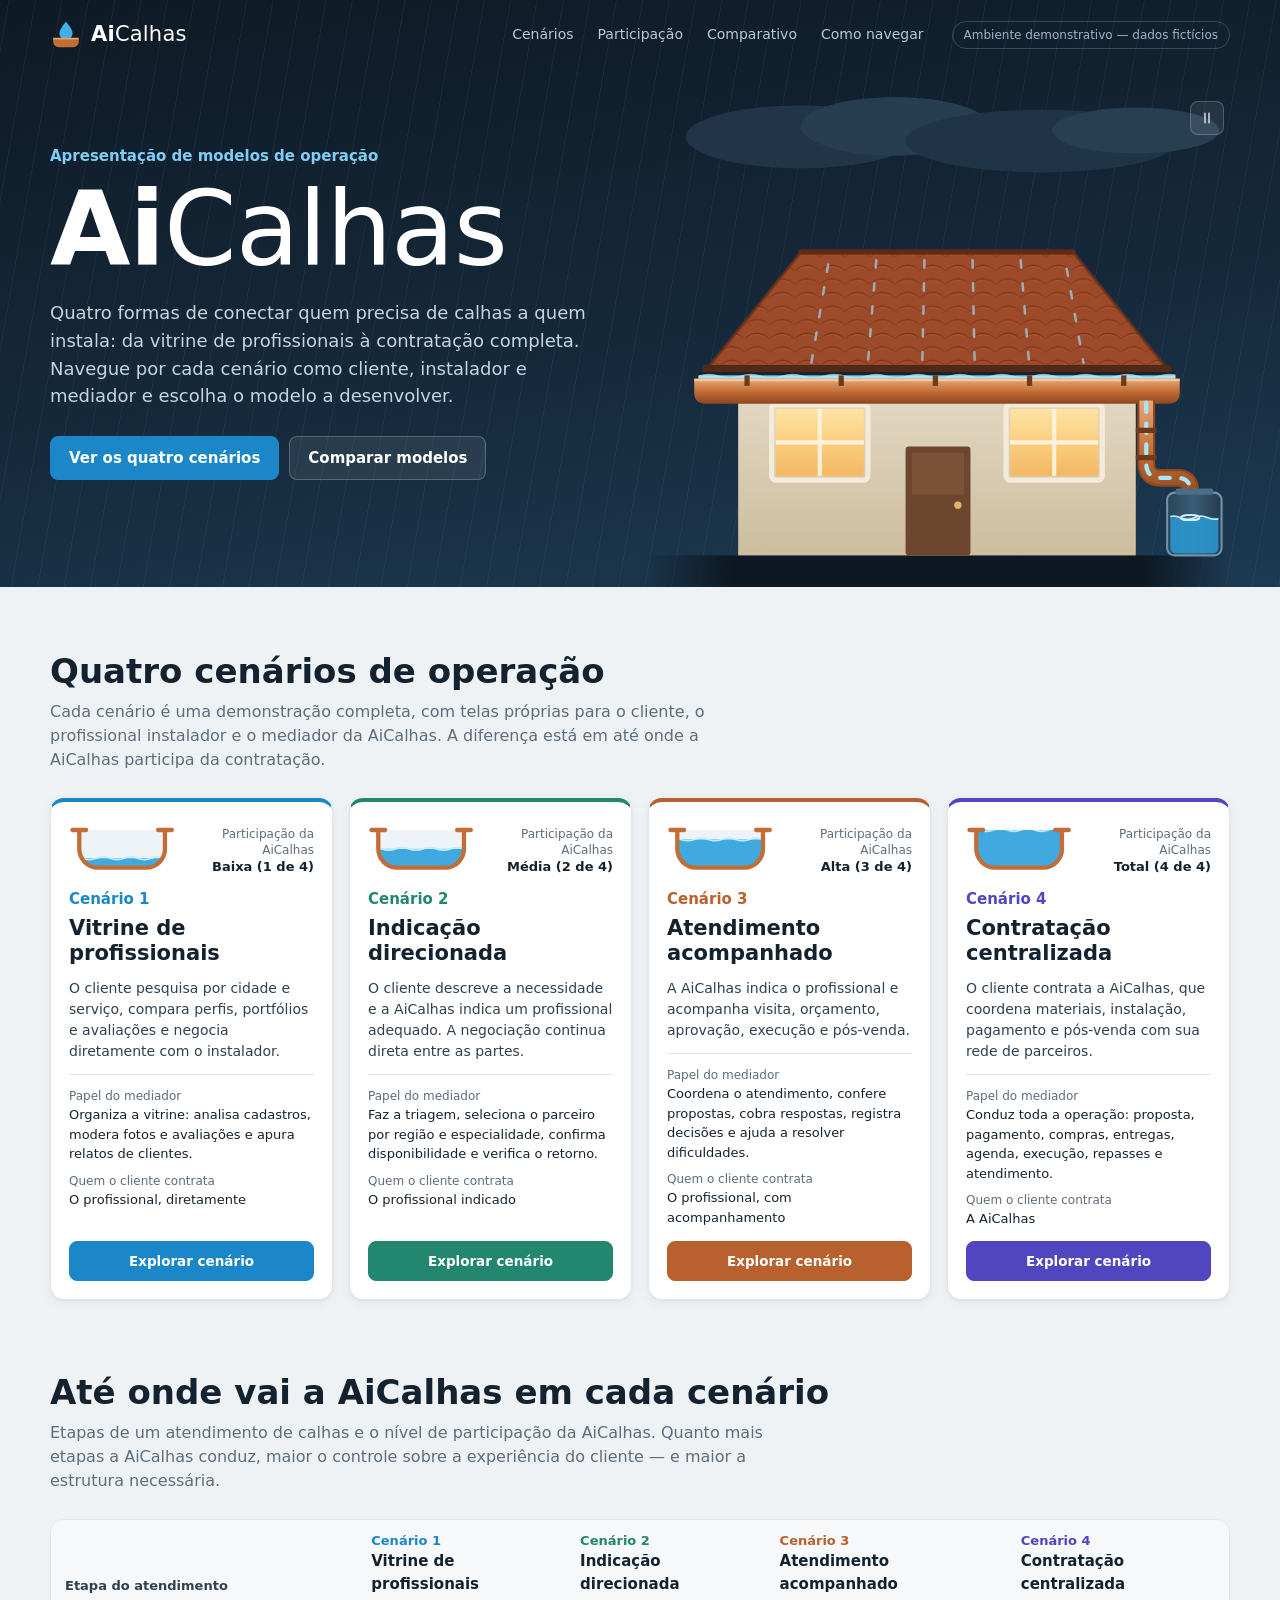
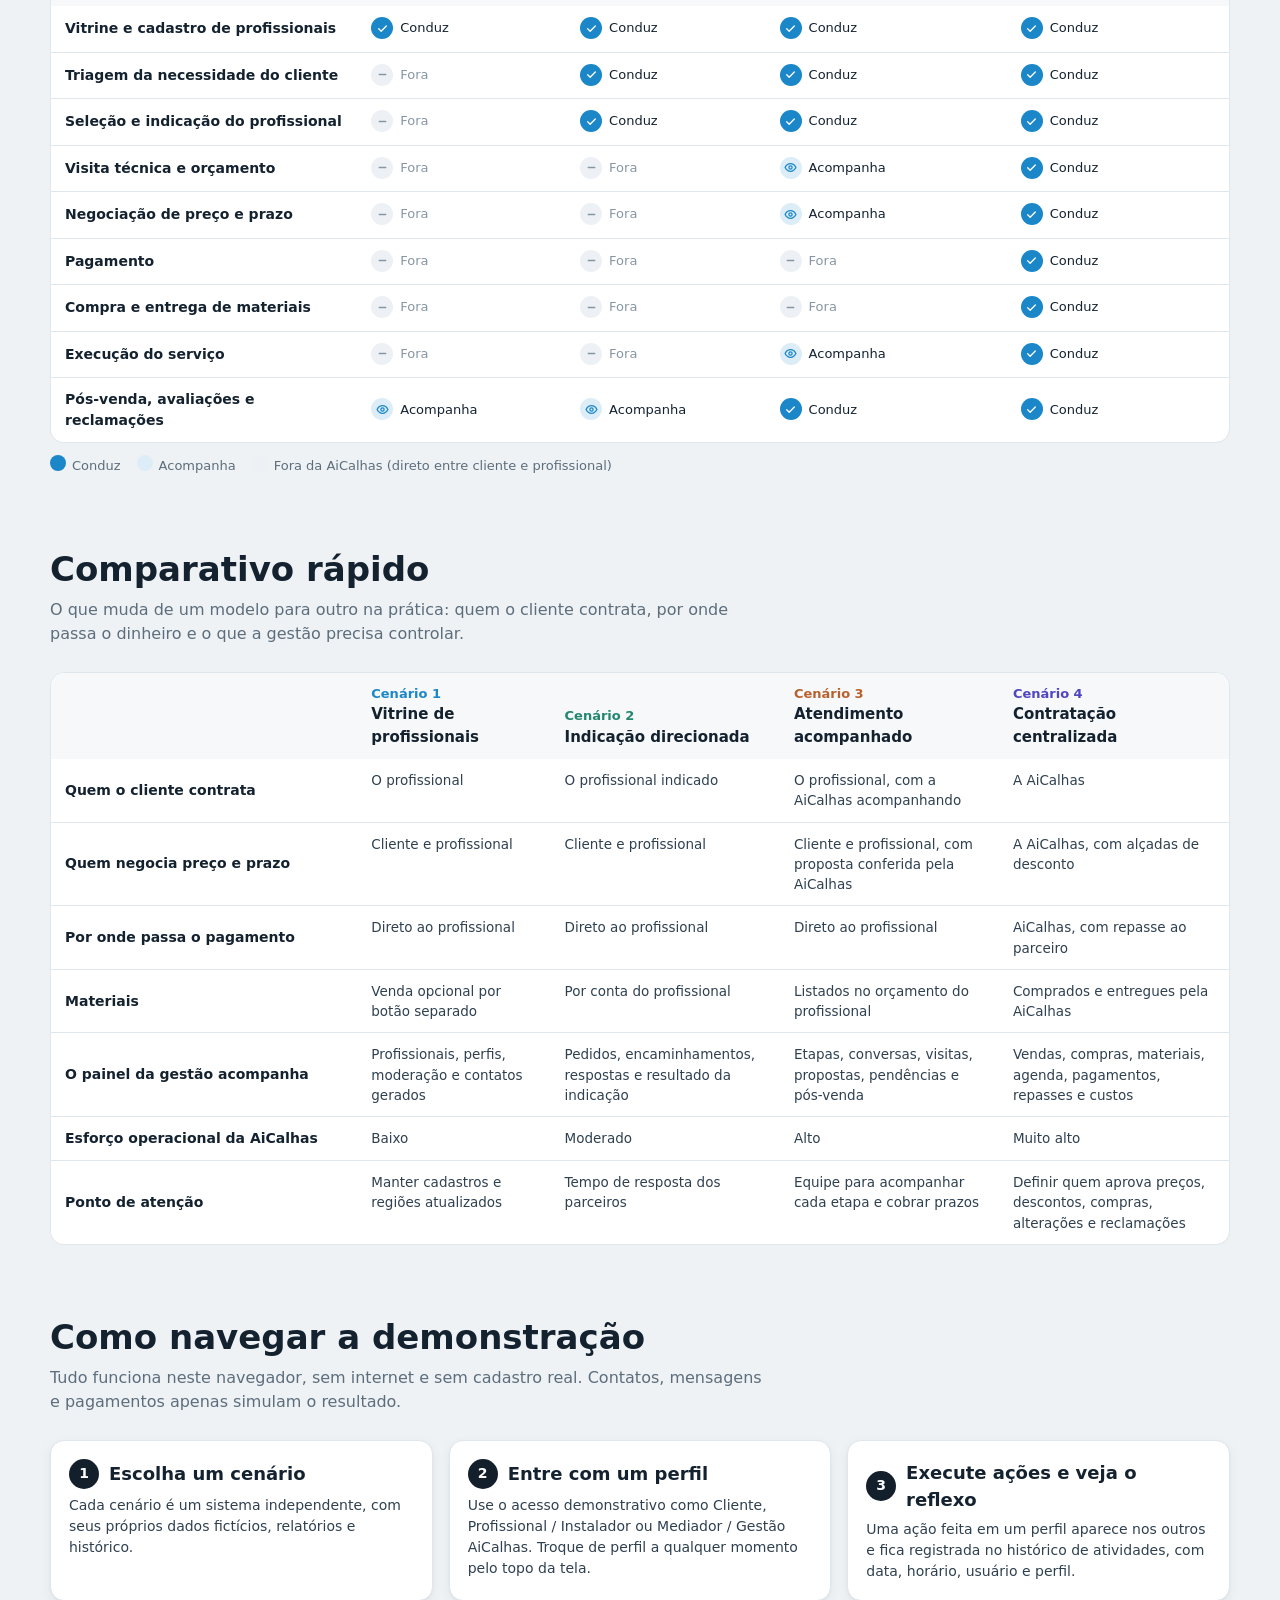
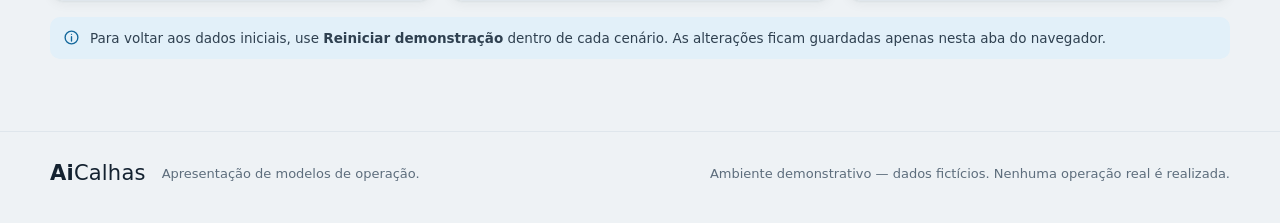
==== index.html @ 9232bec1 "Corrige rolagem da capa evitando conflito com estilos de portfólio" ====
<!doctype html>
<html lang="pt-BR">
<head>
<meta charset="utf-8">
<meta name="viewport" content="width=device-width, initial-scale=1">
<title>AiCalhas · Modelos de operação</title>
<meta name="description" content="Apresentação interativa da AiCalhas: quatro possibilidades de funcionamento da plataforma. Ambiente demonstrativo com dados fictícios.">
<link rel="icon" href="data:image/svg+xml,%3Csvg xmlns='http://www.w3.org/2000/svg' viewBox='0 0 40 40'%3E%3Cpath d='M20 3.5s8.2 8.8 8.2 14.5a8.2 8.2 0 0 1-16.4 0C11.8 12.3 20 3.5 20 3.5z' fill='%233fb0e6'/%3E%3Cpath d='M4 24.5h32v3.8a7 7 0 0 1-7 7H11a7 7 0 0 1-7-7z' fill='%23c26d38'/%3E%3C/svg%3E">
<link rel="stylesheet" href="assets/aicalhas.css">
<style>
  /* ---------- Capa ---------- */
  body.page-cover { background: var(--bg); }
  .wrap { width: min(1180px, 100% - 40px); margin: 0 auto; }
  .hero { position: relative; overflow: hidden; color: #d7e2ec; background: linear-gradient(172deg, #0e1a25 0%, #15283a 55%, #1c3a52 100%); }
  .hero::before { content: ""; position: absolute; inset: -60px; background: repeating-linear-gradient(100deg, rgba(160, 205, 235, .06) 0 1px, transparent 1px 26px); animation: lgrain 1.6s linear infinite; pointer-events: none; }
  .cv-top { position: relative; z-index: 2; display: flex; align-items: center; gap: 18px; padding: 18px 0; }
  .cv-top nav { display: flex; gap: 4px; margin-left: auto; }
  .cv-top nav a { color: #b9c8d6; text-decoration: none; font-size: 14px; padding: 6px 10px; border-radius: 8px; }
  .cv-top nav a:hover { color: #fff; background: rgba(255, 255, 255, .07); }
  .chip-demo { font-size: 12px; color: #9fb3c5; border: 1px solid rgba(255, 255, 255, .18); border-radius: 999px; padding: 4px 11px; white-space: nowrap; }
  .hero-in { position: relative; z-index: 1; display: grid; grid-template-columns: minmax(0, 1fr) minmax(0, 1.05fr); gap: 36px; align-items: center; padding: 26px 0 0; }
  .hero-txt { padding-bottom: 56px; }
  .kicker { color: #7fcdf2; font-weight: 600; font-size: 15px; margin: 0 0 12px; }
  .hero h1 { font-family: var(--font-d); font-weight: 700; color: #fff; font-size: clamp(56px, 8.4vw, 104px); line-height: .95; margin: 0 0 20px; letter-spacing: -.01em; }
  .hero h1 span { font-weight: 300; }
  .hero .lead { font-size: 18px; line-height: 1.55; color: #c6d4e0; max-width: 540px; margin: 0 0 26px; }
  .cta { display: flex; gap: 10px; flex-wrap: wrap; }
  .cta .btn { min-height: 44px; padding: 0 18px; font-size: 15px; }
  .cta .btn.p { --acc: #1b87c9; --acc-ink: #13679b; }
  .scene-box { position: relative; align-self: end; }
  .scene { width: 100%; height: auto; display: block; }
  .scene-ctl { position: absolute; right: 6px; top: 6px; background: rgba(255, 255, 255, .08); border: 1px solid rgba(255, 255, 255, .2); color: #d7e2ec; border-radius: 8px; width: 34px; height: 34px; display: grid; place-items: center; cursor: pointer; }
  .scene-ctl:hover { background: rgba(255, 255, 255, .16); }
  .scene-cap { position: absolute; left: 0; right: 0; bottom: 8px; text-align: center; font-size: 12px; color: #9fb3c5; }

  /* Animação */
  .drop { animation: fall var(--t, 1s) linear var(--dl, 0s) infinite; opacity: 0; }
  @keyframes fall { 0% { transform: translate(0, 0); opacity: 0; } 8% { opacity: .85; } 90% { opacity: .85; } 100% { transform: translate(-7px, var(--dy)); opacity: 0; } }
  .splash { transform-box: fill-box; transform-origin: center; animation: splash var(--t, 1s) linear var(--dl, 0s) infinite; opacity: 0; }
  @keyframes splash { 0%, 86% { opacity: 0; transform: scale(.3); } 92% { opacity: .85; } 100% { opacity: 0; transform: scale(1.7); } }
  .flow { stroke-dasharray: 7 15; animation: flow 1.1s linear infinite; }
  @keyframes flow { to { stroke-dashoffset: -22; } }
  .pipeflow { stroke-dasharray: 9 11; animation: flow .7s linear infinite; }
  .wave { animation: wave 2.4s linear infinite; }
  @keyframes wave { to { transform: translateX(40px); } }
  .ripple { transform-box: fill-box; transform-origin: center; animation: ripple 1.6s ease-out infinite; }
  .ripple.r2 { animation-delay: .8s; }
  @keyframes ripple { 0% { transform: scale(.2); opacity: .9; } 100% { transform: scale(1.6); opacity: 0; } }
  .clouds { animation: drift 24s ease-in-out infinite alternate; }
  @keyframes drift { to { transform: translateX(-26px); } }
  .tankw { animation: tank 5s ease-in-out infinite alternate; }
  @keyframes tank { to { transform: translateY(-5px); } }
  .glow { animation: glow 4s ease-in-out infinite alternate; }
  @keyframes glow { to { opacity: .75; } }
  .scene.paused *, .hero.paused::before { animation-play-state: paused !important; }

  /* Seções */
  .sec { padding: 64px 0 8px; }
  .sec h2 { font-size: clamp(26px, 3.2vw, 34px); margin: 0 0 8px; }
  .sec > .wrap > p.sub { color: var(--muted); font-size: 16px; max-width: 720px; margin: 0 0 26px; }
  .cards4 { display: grid; grid-template-columns: repeat(4, minmax(0, 1fr)); gap: 16px; }
  .sc-card { position: relative; background: #fff; border: 1px solid var(--line); border-radius: 14px; box-shadow: var(--sh); padding: 18px 18px 18px; display: flex; flex-direction: column; gap: 12px; border-top: 4px solid var(--c); }
  .sc-card .lvl { width: 120px; height: 56px; display: block; }
  .sc-card .lv-row { display: flex; align-items: flex-end; justify-content: space-between; gap: 8px; }
  .sc-card .lv-row small { font-size: 12px; color: var(--muted); text-align: right; line-height: 1.3; }
  .sc-card .lv-row small b { display: block; color: var(--ink); font-size: 13px; }
  .sc-num { font-family: var(--font-d); color: var(--c); font-weight: 600; font-size: 15px; }
  .sc-card h3 { font-size: 21px; margin: -6px 0 0; }
  .sc-card p { margin: 0; color: var(--ink-2); font-size: 14px; }
  .sc-card dl { margin: 0; display: grid; gap: 8px; font-size: 13px; border-top: 1px solid var(--line); padding-top: 12px; }
  .sc-card dt { color: var(--muted); font-size: 12px; }
  .sc-card dd { margin: 0; color: var(--ink); }
  .sc-card .btn { margin-top: auto; background: var(--c); border-color: var(--c); color: #fff; min-height: 40px; }
  .sc-card .btn:hover { filter: brightness(.92); background: var(--c); }

  .mx { width: 100%; border-collapse: separate; border-spacing: 0; background: #fff; border: 1px solid var(--line); border-radius: 14px; overflow: hidden; box-shadow: var(--sh); font-size: 14px; }
  .mx th, .mx td { padding: 11px 14px; border-bottom: 1px solid var(--line); text-align: left; }
  .mx thead th { background: var(--surface-2); font-size: 13px; color: var(--ink-2); vertical-align: bottom; }
  .mx thead th b { display: block; font-family: var(--font-d); font-size: 15px; color: var(--ink); }
  .mx tr:last-child td, .mx tr:last-child th { border-bottom: 0; }
  .mx tbody th { font-weight: 600; color: var(--ink); width: 26%; background: #fff; }
  .mx .cell { display: inline-flex; align-items: center; gap: 7px; font-size: 13px; }
  .mx .d { width: 22px; height: 22px; border-radius: 50%; display: inline-grid; place-items: center; flex: none; }
  .mx .v2 .d { background: var(--rain); color: #fff; }
  .mx .v1 .d { background: var(--rain-l); color: var(--rain); }
  .mx .v0 .d { background: var(--neu-bg); color: var(--faint); }
  .mx .v0 { color: var(--faint); }
  .legend { display: flex; gap: 16px; flex-wrap: wrap; margin-top: 12px; font-size: 13px; color: var(--muted); }
  .legend span { display: inline-flex; gap: 6px; align-items: center; }
  .cmp td { font-size: 13.5px; color: var(--ink-2); vertical-align: top; }
  .steps { display: grid; grid-template-columns: repeat(3, minmax(0, 1fr)); gap: 16px; counter-reset: s; }
  .step { background: #fff; border: 1px solid var(--line); border-radius: 14px; padding: 18px; box-shadow: var(--sh); }
  .step b { display: flex; align-items: center; gap: 10px; font-family: var(--font-d); font-size: 18px; font-weight: 600; margin-bottom: 6px; }
  .step b::before { counter-increment: s; content: counter(s); width: 30px; height: 30px; border-radius: 50%; background: var(--storm); color: #fff; display: grid; place-items: center; font-size: 14px; }
  .step p { margin: 0; color: var(--ink-2); }
  .cv-foot { margin-top: 64px; padding: 26px 0 34px; border-top: 1px solid var(--line); color: var(--muted); font-size: 13px; }
  .cv-foot .wrap { display: flex; gap: 16px; align-items: center; flex-wrap: wrap; }
  .tw-mx { overflow-x: auto; border-radius: 14px; }

  @media (max-width: 1100px) { .cards4 { grid-template-columns: repeat(2, minmax(0, 1fr)); } }
  @media (max-width: 860px) {
    .hero-in { grid-template-columns: 1fr; gap: 0; padding-top: 6px; }
    .hero-txt { padding-bottom: 8px; }
    .scene-box { max-width: 520px; width: 100%; margin: 0 auto; }
    .cv-top nav { display: none; }
    .chip-demo { margin-left: auto; }
    .steps { grid-template-columns: 1fr; }
  }
  @media (max-width: 600px) {
    .wrap { width: calc(100% - 32px); }
    .cards4 { grid-template-columns: 1fr; }
    .hero .lead { font-size: 16px; }
    .chip-demo { font-size: 11px; padding: 3px 8px; }
    .sec { padding-top: 44px; }
    .mx { min-width: 640px; }
    .mx tbody th { position: sticky; left: 0; z-index: 1; box-shadow: 1px 0 0 var(--line); }
  }
</style>
</head>
<body class="page-cover">

<header class="hero" id="hero">
  <div class="wrap">
    <div class="cv-top">
      <span class="logo light"><svg viewBox="0 0 40 40" width="32" height="32" aria-hidden="true"><path d="M20 3.5s8.2 8.8 8.2 14.5a8.2 8.2 0 0 1-16.4 0C11.8 12.3 20 3.5 20 3.5z" fill="#3fb0e6"/><path d="M4 24.5h32v3.8a7 7 0 0 1-7 7H11a7 7 0 0 1-7-7z" fill="#c26d38"/><path d="M4 24.5h32" stroke="#e8a06a" stroke-width="2.2"/></svg><b>Ai<span>Calhas</span></b></span>
      <nav aria-label="Seções"><a href="#cenarios">Cenários</a><a href="#participacao">Participação</a><a href="#comparativo">Comparativo</a><a href="#navegar">Como navegar</a></nav>
      <span class="chip-demo">Ambiente demonstrativo — dados fictícios</span>
    </div>
    <div class="hero-in">
      <div class="hero-txt">
        <p class="kicker">Apresentação de modelos de operação</p>
        <h1>Ai<span>Calhas</span></h1>
        <p class="lead">Quatro formas de conectar quem precisa de calhas a quem instala: da vitrine de profissionais à contratação completa. Navegue por cada cenário como cliente, instalador e mediador e escolha o modelo a desenvolver.</p>
        <div class="cta"><a class="btn p" href="#cenarios">Ver os quatro cenários</a><a class="btn light" href="#comparativo">Comparar modelos</a></div>
      </div>
      <div class="scene-box">
        <svg class="scene" id="scene" viewBox="0 0 560 470" role="img" aria-label="Animação: a chuva cai no telhado, a água escorre para a calha, desce pelo condutor e é coletada na cisterna.">
          <defs>
            <linearGradient id="gWall" x1="0" y1="0" x2="0" y2="1"><stop offset="0" stop-color="#e7dcc8"/><stop offset="1" stop-color="#cdbd9f"/></linearGradient>
            <pattern id="gTile" width="24" height="13" patternUnits="userSpaceOnUse"><rect width="24" height="13" fill="#9d4a2a"/><path d="M0 13 Q12 1 24 13" fill="none" stroke="#7a3519" stroke-width="2"/><path d="M0 13 Q12 3 24 13" fill="none" stroke="#c0623b" stroke-width="1" opacity=".6"/></pattern>
            <linearGradient id="gCopper" x1="0" y1="0" x2="0" y2="1"><stop offset="0" stop-color="#e9a874"/><stop offset=".55" stop-color="#c06a35"/><stop offset="1" stop-color="#8e4720"/></linearGradient>
            <linearGradient id="gWater" x1="0" y1="0" x2="0" y2="1"><stop offset="0" stop-color="#8fdcff"/><stop offset="1" stop-color="#2b9bd6"/></linearGradient>
            <linearGradient id="gTank" x1="0" y1="0" x2="1" y2="0"><stop offset="0" stop-color="#2a4458"/><stop offset=".5" stop-color="#3b5d77"/><stop offset="1" stop-color="#25394b"/></linearGradient>
            <linearGradient id="gWin" x1="0" y1="0" x2="0" y2="1"><stop offset="0" stop-color="#ffe3a3"/><stop offset="1" stop-color="#f4b860"/></linearGradient>
            <linearGradient id="gGround" x1="0" y1="0" x2="1" y2="0"><stop offset="0" stop-color="#0d1822" stop-opacity="0"/><stop offset=".15" stop-color="#0d1822"/><stop offset=".85" stop-color="#0d1822"/><stop offset="1" stop-color="#0d1822" stop-opacity="0"/></linearGradient>
            <linearGradient id="gGrass" x1="0" y1="0" x2="1" y2="0"><stop offset="0" stop-color="#2d4a3a" stop-opacity="0"/><stop offset=".15" stop-color="#2d4a3a"/><stop offset=".85" stop-color="#2d4a3a"/><stop offset="1" stop-color="#2d4a3a" stop-opacity="0"/></linearGradient>
            <clipPath id="cGutter"><rect x="52" y="266" width="456" height="6"/></clipPath>
            <clipPath id="cTank"><rect x="503" y="383" width="46" height="55" rx="5"/></clipPath>
          </defs>
          <g class="clouds" opacity=".9">
            <ellipse cx="150" cy="40" rx="110" ry="30" fill="#24384b"/><ellipse cx="240" cy="30" rx="90" ry="28" fill="#2a4054"/><ellipse cx="380" cy="44" rx="130" ry="30" fill="#22364a"/><ellipse cx="470" cy="34" rx="80" ry="22" fill="#2b4256"/>
          </g>
          <!-- chão -->
          <rect x="0" y="440" width="560" height="30" fill="url(#gGround)"/>
          <path d="M20 440 H540" stroke="url(#gGrass)" stroke-width="3"/>
          <!-- parede -->
          <rect x="90" y="262" width="380" height="178" fill="url(#gWall)"/>
          <g class="glow" opacity="1">
            <rect x="126" y="300" width="84" height="64" rx="3" fill="url(#gWin)"/><rect x="350" y="300" width="84" height="64" rx="3" fill="url(#gWin)"/>
          </g>
          <path d="M168 300 V364 M126 332 H210 M392 300 V364 M350 332 H434" stroke="#fff6e2" stroke-width="4" opacity=".9"/>
          <rect x="122" y="296" width="92" height="72" rx="4" fill="none" stroke="#f3ead8" stroke-width="5"/><rect x="346" y="296" width="92" height="72" rx="4" fill="none" stroke="#f3ead8" stroke-width="5"/>
          <rect x="250" y="336" width="62" height="104" rx="3" fill="#6d4630"/><rect x="256" y="342" width="50" height="40" rx="2" fill="#7c5239"/><circle cx="300" cy="392" r="3.5" fill="#e3b46a"/>
          <!-- telhado -->
          <path d="M60 262 L150 150 H410 L500 262 Z" fill="url(#gTile)"/>
          <path d="M150 150 H410" stroke="#5e2a14" stroke-width="5" stroke-linecap="round"/>
          <path d="M60 262 L150 150 M500 262 L410 150" stroke="#6e3118" stroke-width="3" opacity=".7"/>
          <g fill="none" stroke="#9fe1ff" stroke-width="2.4" opacity=".65" stroke-linecap="round">
            <path class="flow" d="M176 162 L160 256"/><path class="flow" d="M222 158 L214 256" style="animation-delay:.3s"/><path class="flow" d="M268 158 L266 256" style="animation-delay:.6s"/>
            <path class="flow" d="M314 158 L316 256" style="animation-delay:.15s"/><path class="flow" d="M360 158 L368 256" style="animation-delay:.45s"/><path class="flow" d="M404 166 L420 256" style="animation-delay:.75s"/>
          </g>
          <rect x="56" y="258" width="448" height="10" fill="#4f2a17"/>
          <!-- calha (abertura com água + face de cobre) -->
          <rect x="52" y="265" width="456" height="8" fill="#16222d"/>
          <g clip-path="url(#cGutter)">
            <rect x="52" y="268" width="456" height="5" fill="url(#gWater)"/>
            <path class="wave" d="M12 268 q10 -3 20 0 t20 0 t20 0 t20 0 t20 0 t20 0 t20 0 t20 0 t20 0 t20 0 t20 0 t20 0 t20 0 t20 0 t20 0 t20 0 t20 0 t20 0 t20 0 t20 0 t20 0 t20 0 t20 0 t20 0 t20 0 v6 H12 Z" fill="#bfeeff" opacity=".7"/>
          </g>
          <path d="M48 271 H512 V284 Q512 295 501 295 H59 Q48 295 48 284 Z" fill="url(#gCopper)"/>
          <path d="M48 272.5 H512" stroke="#f6c79c" stroke-width="2"/>
          <g fill="#6e3a1c"><rect x="96" y="268" width="5" height="10"/><rect x="186" y="268" width="5" height="10"/><rect x="276" y="268" width="5" height="10"/><rect x="366" y="268" width="5" height="10"/><rect x="456" y="268" width="5" height="10"/></g>
          <g id="rain"></g>
          <!-- condutor -->
          <path d="M480 292 V352 Q480 366 494 366 H510 Q522 366 522 378 V386" fill="none" stroke="#8e4720" stroke-width="17" stroke-linejoin="round"/>
          <path d="M480 292 V352 Q480 366 494 366 H510 Q522 366 522 378 V386" fill="none" stroke="url(#gCopper)" stroke-width="13" stroke-linejoin="round"/>
          <path class="pipeflow" d="M480 294 V352 Q480 366 494 366 H510 Q522 366 522 378 V392" fill="none" stroke="#a6e8ff" stroke-width="4" stroke-linecap="round"/>
          <rect x="470" y="318" width="20" height="5" rx="1" fill="#6e3a1c"/><rect x="470" y="344" width="20" height="5" rx="1" fill="#6e3a1c"/>
          <!-- cisterna -->
          <rect x="500" y="380" width="52" height="60" rx="7" fill="url(#gTank)" stroke="#6f93ad" stroke-width="2"/>
          <g clip-path="url(#cTank)">
            <g class="tankw"><rect x="500" y="404" width="52" height="40" fill="#2b9bd6" opacity=".85"/><path d="M500 404 q6 -3 13 0 t13 0 t13 0 t13 0" fill="none" stroke="#bfeeff" stroke-width="1.5"/></g>
          </g>
          <ellipse class="ripple" cx="522" cy="404" rx="9" ry="2.5" fill="none" stroke="#d6f4ff" stroke-width="1.4"/>
          <ellipse class="ripple r2" cx="522" cy="404" rx="9" ry="2.5" fill="none" stroke="#d6f4ff" stroke-width="1.4"/>
          <rect x="508" y="376" width="36" height="6" rx="2" fill="#4c6d86"/>
        </svg>
        <button type="button" class="scene-ctl" id="sceneCtl" aria-label="Pausar animação" title="Pausar animação"><svg width="16" height="16" viewBox="0 0 24 24" fill="none" stroke="currentColor" stroke-width="2.2" stroke-linecap="round"><path d="M9 5v14M15 5v14"/></svg></button>
      </div>
    </div>
  </div>
</header>

<main>
  <section class="sec" id="cenarios">
    <div class="wrap">
      <h2>Quatro cenários de operação</h2>
      <p class="sub">Cada cenário é uma demonstração completa, com telas próprias para o cliente, o profissional instalador e o mediador da AiCalhas. A diferença está em até onde a AiCalhas participa da contratação.</p>
      <div class="cards4" id="cards"></div>
    </div>
  </section>

  <section class="sec" id="participacao">
    <div class="wrap">
      <h2>Até onde vai a AiCalhas em cada cenário</h2>
      <p class="sub">Etapas de um atendimento de calhas e o nível de participação da AiCalhas. Quanto mais etapas a AiCalhas conduz, maior o controle sobre a experiência do cliente — e maior a estrutura necessária.</p>
      <div class="tw-mx"><table class="mx" id="matrix"></table></div>
      <div class="legend"><span><i class="cell v2"><span class="d" style="width:16px;height:16px;background:var(--rain);border-radius:50%"></span></i>Conduz</span><span><i class="cell v1"><span class="d" style="width:16px;height:16px;background:var(--rain-l);border-radius:50%"></span></i>Acompanha</span><span><i class="cell v0"><span class="d" style="width:16px;height:16px;background:var(--neu-bg);border-radius:50%"></span></i>Fora da AiCalhas (direto entre cliente e profissional)</span></div>
    </div>
  </section>

  <section class="sec" id="comparativo">
    <div class="wrap">
      <h2>Comparativo rápido</h2>
      <p class="sub">O que muda de um modelo para outro na prática: quem o cliente contrata, por onde passa o dinheiro e o que a gestão precisa controlar.</p>
      <div class="tw-mx"><table class="mx cmp" id="cmp"></table></div>
    </div>
  </section>

  <section class="sec" id="navegar">
    <div class="wrap">
      <h2>Como navegar a demonstração</h2>
      <p class="sub">Tudo funciona neste navegador, sem internet e sem cadastro real. Contatos, mensagens e pagamentos apenas simulam o resultado.</p>
      <div class="steps">
        <div class="step"><b>Escolha um cenário</b><p>Cada cenário é um sistema independente, com seus próprios dados fictícios, relatórios e histórico.</p></div>
        <div class="step"><b>Entre com um perfil</b><p>Use o acesso demonstrativo como Cliente, Profissional / Instalador ou Mediador / Gestão AiCalhas. Troque de perfil a qualquer momento pelo topo da tela.</p></div>
        <div class="step"><b>Execute ações e veja o reflexo</b><p>Uma ação feita em um perfil aparece nos outros e fica registrada no histórico de atividades, com data, horário, usuário e perfil.</p></div>
      </div>
      <div class="mt"></div>
      <div class="note"><svg class="i" width="17" height="17" viewBox="0 0 24 24" fill="none" stroke="currentColor" stroke-width="1.9" stroke-linecap="round"><circle cx="12" cy="12" r="9"/><path d="M12 11v6M12 7.5v.01"/></svg><div>Para voltar aos dados iniciais, use <b>Reiniciar demonstração</b> dentro de cada cenário. As alterações ficam guardadas apenas nesta aba do navegador.</div></div>
    </div>
  </section>
</main>

<footer class="cv-foot">
  <div class="wrap"><span class="logo"><b>Ai<span>Calhas</span></b></span><span>Apresentação de modelos de operação.</span><span class="spacer"></span><span>Ambiente demonstrativo — dados fictícios. Nenhuma operação real é realizada.</span></div>
</footer>

<script src="assets/aicalhas-core.js"></script>
<script>
(function () {
  'use strict';
  var A = window.AiC;
  var SC = [
    { n: 1, t: 'Vitrine de profissionais', f: 'cenario-1.html', c: '#1b87c9', lv: 1, nivel: 'Baixa',
      d: 'O cliente pesquisa por cidade e serviço, compara perfis, portfólios e avaliações e negocia diretamente com o instalador.',
      m: 'Organiza a vitrine: analisa cadastros, modera fotos e avaliações e apura relatos de clientes.', k: 'O profissional, diretamente' },
    { n: 2, t: 'Indicação direcionada', f: 'cenario-2.html', c: '#23866f', lv: 2, nivel: 'Média',
      d: 'O cliente descreve a necessidade e a AiCalhas indica um profissional adequado. A negociação continua direta entre as partes.',
      m: 'Faz a triagem, seleciona o parceiro por região e especialidade, confirma disponibilidade e verifica o retorno.', k: 'O profissional indicado' },
    { n: 3, t: 'Atendimento acompanhado', f: 'cenario-3.html', c: '#b8612e', lv: 3, nivel: 'Alta',
      d: 'A AiCalhas indica o profissional e acompanha visita, orçamento, aprovação, execução e pós-venda.',
      m: 'Coordena o atendimento, confere propostas, cobra respostas, registra decisões e ajuda a resolver dificuldades.', k: 'O profissional, com acompanhamento' },
    { n: 4, t: 'Contratação centralizada', f: 'cenario-4.html', c: '#5146c0', lv: 4, nivel: 'Total',
      d: 'O cliente contrata a AiCalhas, que coordena materiais, instalação, pagamento e pós-venda com sua rede de parceiros.',
      m: 'Conduz toda a operação: proposta, pagamento, compras, entregas, agenda, execução, repasses e atendimento.', k: 'A AiCalhas' },
  ];
  function gutter(n, lv, c) {
    var top = 8, bot = 52, h = (bot - top) * lv / 4, y = bot - h;
    return '<svg class="lvl" viewBox="0 0 124 58" aria-hidden="true"><defs><clipPath id="gc' + n + '"><path d="M12 8 H112 V30 A22 22 0 0 1 90 52 H34 A22 22 0 0 1 12 30 Z"/></clipPath></defs>' +
      '<path d="M12 8 H112 V30 A22 22 0 0 1 90 52 H34 A22 22 0 0 1 12 30 Z" fill="#eef3f7"/>' +
      '<g clip-path="url(#gc' + n + ')"><rect x="0" y="' + y + '" width="124" height="60" fill="#3fa9e0"/><path d="M0 ' + y + ' q8 -3 16 0 t16 0 t16 0 t16 0 t16 0 t16 0 t16 0 t16 0" fill="none" stroke="#bfeeff" stroke-width="2"/></g>' +
      '<path d="M12 8 V30 A22 22 0 0 0 34 52 H90 A22 22 0 0 0 112 30 V8" fill="none" stroke="#c26d38" stroke-width="5" stroke-linecap="round"/><path d="M4 8 H20 M104 8 H120" stroke="#c26d38" stroke-width="5" stroke-linecap="round"/></svg>';
  }
  document.getElementById('cards').innerHTML = SC.map(function (s) {
    return '<article class="sc-card" style="--c:' + s.c + '"><div class="lv-row">' + gutter(s.n, s.lv, s.c) + '<small>Participação da AiCalhas<b>' + s.nivel + ' (' + s.lv + ' de 4)</b></small></div>' +
      '<span class="sc-num">Cenário ' + s.n + '</span><h3>' + s.t + '</h3><p>' + s.d + '</p>' +
      '<dl><div><dt>Papel do mediador</dt><dd>' + s.m + '</dd></div><div><dt>Quem o cliente contrata</dt><dd>' + s.k + '</dd></div></dl>' +
      '<a class="btn" href="' + s.f + '">Explorar cenário</a></article>';
  }).join('');

  var ICO = { 2: '<path d="M5 12.5l4.5 4.5L19 7.5"/>', 1: '<path d="M2 12s3.5-7 10-7 10 7 10 7-3.5 7-10 7S2 12 2 12z"/><circle cx="12" cy="12" r="3"/>', 0: '<path d="M6 12h12"/>' };
  var LBL = { 2: 'Conduz', 1: 'Acompanha', 0: 'Fora' };
  var mx = '<thead><tr><th>Etapa do atendimento</th>' + SC.map(function (s) { return '<th><span style="color:' + s.c + '">Cenário ' + s.n + '</span><b>' + s.t + '</b></th>'; }).join('') + '</tr></thead><tbody>' +
    A.JOURNEY.map(function (j) { return '<tr><th>' + j.l + '</th>' + j.lv.map(function (v) { return '<td><span class="cell v' + v + '"><span class="d"><svg width="13" height="13" viewBox="0 0 24 24" fill="none" stroke="currentColor" stroke-width="2.4" stroke-linecap="round" stroke-linejoin="round">' + ICO[v] + '</svg></span>' + LBL[v] + '</span></td>'; }).join('') + '</tr>'; }).join('') + '</tbody>';
  document.getElementById('matrix').innerHTML = mx;

  var CMP = [
    ['Quem o cliente contrata', 'O profissional', 'O profissional indicado', 'O profissional, com a AiCalhas acompanhando', 'A AiCalhas'],
    ['Quem negocia preço e prazo', 'Cliente e profissional', 'Cliente e profissional', 'Cliente e profissional, com proposta conferida pela AiCalhas', 'A AiCalhas, com alçadas de desconto'],
    ['Por onde passa o pagamento', 'Direto ao profissional', 'Direto ao profissional', 'Direto ao profissional', 'AiCalhas, com repasse ao parceiro'],
    ['Materiais', 'Venda opcional por botão separado', 'Por conta do profissional', 'Listados no orçamento do profissional', 'Comprados e entregues pela AiCalhas'],
    ['O painel da gestão acompanha', 'Profissionais, perfis, moderação e contatos gerados', 'Pedidos, encaminhamentos, respostas e resultado da indicação', 'Etapas, conversas, visitas, propostas, pendências e pós-venda', 'Vendas, compras, materiais, agenda, pagamentos, repasses e custos'],
    ['Esforço operacional da AiCalhas', 'Baixo', 'Moderado', 'Alto', 'Muito alto'],
    ['Ponto de atenção', 'Manter cadastros e regiões atualizados', 'Tempo de resposta dos parceiros', 'Equipe para acompanhar cada etapa e cobrar prazos', 'Definir quem aprova preços, descontos, compras, alterações e reclamações'],
  ];
  document.getElementById('cmp').innerHTML = '<thead><tr><th></th>' + SC.map(function (s) { return '<th><span style="color:' + s.c + '">Cenário ' + s.n + '</span><b>' + s.t + '</b></th>'; }).join('') + '</tr></thead><tbody>' + CMP.map(function (r) { return '<tr><th>' + r[0] + '</th>' + r.slice(1).map(function (c) { return '<td>' + c + '</td>'; }).join('') + '</tr>'; }).join('') + '</tbody>';

  /* Chuva: cada gota termina no telhado ou no chão, com um respingo sincronizado */
  var rain = document.getElementById('rain'), ns = 'http://www.w3.org/2000/svg';
  var rnd = A.rng(11), html = '';
  function landY(x) {
    if (x >= 150 && x <= 410) return 165 + rnd() * 88;
    if (x > 60 && x < 150) { var e = 262 - (x - 60) * (112 / 90); return e + 6 + rnd() * (252 - e - 6); }
    if (x > 410 && x < 500) { var e2 = 150 + (x - 410) * (112 / 90); return e2 + 6 + rnd() * (252 - e2 - 6); }
    if (x >= 500 && x <= 552) return 376;
    return 436;
  }
  for (var i = 0; i < 64; i++) {
    var x = 14 + rnd() * 540, y = landY(x), t = (0.75 + rnd() * 0.45).toFixed(2), dl = (-rnd() * 2).toFixed(2);
    var st = '--dy:' + (y + 10).toFixed(0) + 'px;--t:' + t + 's;--dl:' + dl + 's';
    html += '<line class="drop" x1="' + x.toFixed(1) + '" y1="-14" x2="' + (x - 2).toFixed(1) + '" y2="0" stroke="#a9d8f2" stroke-width="1.6" stroke-linecap="round" style="' + st + '"/>';
    html += '<ellipse class="splash" cx="' + (x - 7).toFixed(1) + '" cy="' + y.toFixed(1) + '" rx="4.5" ry="1.6" fill="none" stroke="#cdeeff" stroke-width="1.2" style="' + st + '"/>';
  }
  rain.innerHTML = html;

  var ctl = document.getElementById('sceneCtl'), scene = document.getElementById('scene'), hero = document.getElementById('hero');
  var playIco = '<svg width="16" height="16" viewBox="0 0 24 24" fill="currentColor"><path d="M7 4l13 8-13 8z"/></svg>', pauseIco = ctl.innerHTML;
  ctl.addEventListener('click', function () {
    var p = scene.classList.toggle('paused'); hero.classList.toggle('paused', p);
    ctl.innerHTML = p ? playIco : pauseIco; ctl.setAttribute('aria-label', p ? 'Retomar animação' : 'Pausar animação'); ctl.title = ctl.getAttribute('aria-label');
  });
})();
</script>
</body>
</html>
---- assets/aicalhas.css ----
/* =====================================================================
   AiCalhas — estilos compartilhados da demonstração
   Paleta inspirada nos materiais de calhas: água da chuva, aço
   galvanizado, cobre e pátina. Sem fontes externas (funciona offline).
   ===================================================================== */
:root {
  --storm: #13202c;
  --storm-2: #1b2c3b;
  --ink: #142230;
  --ink-2: #2f4050;
  --muted: #5d6d7c;
  --faint: #8796a4;
  --line: #dfe6ec;
  --line-2: #cdd7e0;
  --bg: #eef2f5;
  --surface: #ffffff;
  --surface-2: #f6f8fa;
  --rain: #1b87c9;
  --rain-l: #dcedf8;
  --copper: #b8612e;
  --steel: #8e9ba7;
  --ok: #17723f;   --ok-bg: #e3f3e9;
  --warn: #9a5a06; --warn-bg: #fcf0d9;
  --bad: #b42323;  --bad-bg: #fbe7e7;
  --info: #1f56c4; --info-bg: #e6eefc;
  --neu: #46576a;  --neu-bg: #edf1f5;
  --acc: #1b87c9; --acc-ink: #13679b; --acc-soft: #e2f0f9;
  --r: 12px; --r-sm: 8px;
  --sh: 0 1px 2px rgba(19, 32, 44, .05), 0 3px 12px rgba(19, 32, 44, .05);
  --sh-lg: 0 24px 60px rgba(19, 32, 44, .28);
  --font: "Segoe UI Variable Text", "Segoe UI", system-ui, -apple-system, "Helvetica Neue", Roboto, Arial, sans-serif;
  --font-d: "Bahnschrift", "DIN Alternate", "Roboto Condensed", "Arial Narrow", sans-serif-condensed, "Segoe UI", system-ui, sans-serif;
  --side: 260px;
}
/* Acento de cada cenário */
body.sc-1 { --acc: #1b87c9; --acc-ink: #13679b; --acc-soft: #e2f0f9; }
body.sc-2 { --acc: #23866f; --acc-ink: #186553; --acc-soft: #e0f2ec; }
body.sc-3 { --acc: #b8612e; --acc-ink: #8e4720; --acc-soft: #f8eadf; }
body.sc-4 { --acc: #5146c0; --acc-ink: #3f3599; --acc-soft: #ebe9fb; }

* { box-sizing: border-box; }
html { -webkit-text-size-adjust: 100%; }
body { margin: 0; font-family: var(--font); color: var(--ink); background: var(--bg); font-size: 14px; line-height: 1.5; }
body.noscroll { overflow: hidden; }
button, input, select, textarea { font: inherit; color: inherit; }
h1, h2, h3, h4 { font-family: var(--font-d); line-height: 1.2; letter-spacing: 0; font-weight: 600; }
a { color: var(--acc-ink); }
p { margin: 0 0 10px; }
.i { flex: none; vertical-align: middle; }
.muted { color: var(--muted); }
.small { font-size: 12.5px; }
.nowrap { white-space: nowrap; }
.r { text-align: right; }
.num { font-variant-numeric: tabular-nums; }
:focus-visible { outline: 2px solid var(--acc); outline-offset: 2px; }
[hidden] { display: none !important; }

/* ---------- Marca ---------- */
.logo { display: inline-flex; align-items: center; gap: 9px; text-decoration: none; color: var(--ink); }
.logo b { font-family: var(--font-d); font-size: 21px; font-weight: 700; letter-spacing: .01em; }
.logo b span { font-weight: 400; }
.logo.light { color: #fff; }

/* ---------- Estrutura do sistema ---------- */
.side { position: fixed; inset: 0 auto 0 0; width: var(--side); background: var(--storm); color: #c9d5e0; display: flex; flex-direction: column; z-index: 50; }
.side-head { padding: 18px 18px 10px; }
.side-sc { margin: 4px 14px 8px; padding: 10px 12px; border-radius: 10px; background: rgba(255, 255, 255, .05); border-left: 3px solid var(--acc); font-size: 12px; color: #9fb0c0; }
.side-sc b { display: block; color: #fff; font-family: var(--font-d); font-size: 15px; font-weight: 600; }
.nav { flex: 1; overflow: auto; padding: 4px 10px 10px; }
.nav-sec { font-size: 11.5px; color: #7d90a3; padding: 14px 10px 5px; font-weight: 600; }
.nav button { width: 100%; display: flex; align-items: center; gap: 10px; padding: 8px 10px; border: 0; background: none; border-radius: 8px; color: #c9d5e0; font-size: 14px; cursor: pointer; text-align: left; position: relative; }
.nav button:hover { background: rgba(255, 255, 255, .06); color: #fff; }
.nav button.on { background: rgba(255, 255, 255, .1); color: #fff; }
.nav button.on::before { content: ""; position: absolute; left: -10px; top: 7px; bottom: 7px; width: 3px; border-radius: 0 3px 3px 0; background: var(--acc); }
.nav .cnt { margin-left: auto; background: var(--acc); color: #fff; font-size: 11px; font-weight: 700; padding: 0 7px; border-radius: 999px; line-height: 18px; }
.side-foot { padding: 10px 12px 14px; border-top: 1px solid rgba(255, 255, 255, .08); display: grid; gap: 2px; }
.sbtn { display: flex; align-items: center; gap: 9px; padding: 7px 8px; border: 0; background: none; color: #b4c2cf; border-radius: 7px; cursor: pointer; font-size: 13px; text-decoration: none; text-align: left; }
.sbtn:hover { background: rgba(255, 255, 255, .06); color: #fff; }
.demo-tag { font-size: 11.5px; color: #7d90a3; padding: 8px 8px 0; }
.demo-tag.dark { color: var(--faint); text-align: center; padding-top: 14px; }

.main { margin-left: var(--side); min-height: 100vh; display: flex; flex-direction: column; }
.top { position: sticky; top: 0; z-index: 30; display: flex; align-items: center; gap: 12px; height: 62px; padding: 0 22px; background: rgba(255, 255, 255, .94); backdrop-filter: blur(8px); border-bottom: 1px solid var(--line); }
.hamb { display: none; }
.top-t { display: flex; flex-direction: column; min-width: 0; flex: 1; }
.top-t span { font-size: 12px; color: var(--muted); white-space: nowrap; overflow: hidden; text-overflow: ellipsis; }
.top-t b { font-family: var(--font-d); font-size: 17px; font-weight: 600; white-space: nowrap; overflow: hidden; text-overflow: ellipsis; }
.psw { display: inline-flex; background: var(--surface-2); border: 1px solid var(--line); border-radius: 10px; padding: 3px; gap: 2px; }
.psw button { display: inline-flex; align-items: center; gap: 6px; border: 0; background: none; padding: 6px 11px; border-radius: 7px; cursor: pointer; font-size: 13px; font-weight: 600; color: var(--muted); }
.psw button:hover { color: var(--ink); }
.psw button.on { background: #fff; color: var(--acc-ink); box-shadow: 0 1px 3px rgba(19, 32, 44, .14); }
.um { position: relative; }
.um-btn { display: flex; align-items: center; gap: 9px; border: 0; background: none; cursor: pointer; padding: 4px; border-radius: 10px; text-align: left; }
.um-btn:hover { background: var(--surface-2); }
.um-n { display: flex; flex-direction: column; line-height: 1.2; }
.um-n b { font-size: 13px; }
.um-n small { font-size: 11.5px; color: var(--muted); }
.um-dd { position: absolute; right: 0; top: calc(100% + 6px); width: 250px; background: #fff; border: 1px solid var(--line); border-radius: 12px; box-shadow: var(--sh-lg); padding: 6px; z-index: 60; }
.um-h { padding: 8px 10px 10px; border-bottom: 1px solid var(--line); margin-bottom: 4px; display: flex; flex-direction: column; }
.um-h small { color: var(--muted); }
.um-dd button, .um-dd a { display: flex; width: 100%; align-items: center; gap: 9px; padding: 8px 10px; border: 0; background: none; border-radius: 8px; cursor: pointer; text-decoration: none; color: var(--ink); font-size: 13.5px; text-align: left; }
.um-dd button:hover, .um-dd a:hover { background: var(--surface-2); }

.about { margin: 16px 26px 0; border-radius: var(--r); background: #fff; border: 1px solid var(--line); border-left: 4px solid var(--acc); padding: 12px 14px; display: flex; gap: 16px; align-items: center; }
.about.mini { background: none; border: 0; padding: 0; margin-bottom: -6px; }
.ab-lv { display: flex; flex-direction: column; gap: 4px; flex: none; }
.ab-lv small { font-size: 11.5px; color: var(--muted); white-space: nowrap; }
.ab-t { flex: 1; display: flex; flex-direction: column; font-size: 13.5px; color: var(--ink-2); }
.ab-t b { color: var(--ink); font-size: 14px; }
.ab-a { display: flex; gap: 6px; align-items: center; }
.lnk { border: 0; background: none; color: var(--acc-ink); cursor: pointer; font-weight: 600; display: inline-flex; gap: 6px; align-items: center; padding: 4px 0; font-size: 13px; }
.content { padding: 20px 26px 34px; width: 100%; max-width: 1360px; flex: 1; }
.foot { padding: 14px 26px 22px; font-size: 12px; color: var(--faint); border-top: 1px solid var(--line); }
.scrim { display: none; }

/* ---------- Medidor de participação (seções de calha com água) ---------- */
.meter { display: inline-flex; gap: 3px; align-items: flex-end; }
.meter i { width: 17px; height: 9px; border: 1.6px solid var(--steel); border-top: 0; border-radius: 0 0 8px 8px; }
.meter i.on { background: var(--rain); border-color: var(--rain); }
.meter.big i { width: 30px; height: 13px; border-width: 2px; border-radius: 0 0 12px 12px; }

/* ---------- Componentes ---------- */
.ph { display: flex; align-items: flex-end; gap: 14px; flex-wrap: wrap; margin: 4px 0 18px; }
.ph h1 { font-size: 25px; margin: 0; }
.ph p { margin: 4px 0 0; color: var(--muted); max-width: 760px; }
.ph .acts { margin-left: auto; display: flex; gap: 8px; flex-wrap: wrap; }
.back { display: inline-flex; align-items: center; gap: 6px; border: 0; background: none; color: var(--muted); cursor: pointer; padding: 0; margin-bottom: 8px; font-size: 13px; font-weight: 600; }
.back:hover { color: var(--acc-ink); }

.card { background: var(--surface); border: 1px solid var(--line); border-radius: var(--r); box-shadow: var(--sh); min-width: 0; }
.card-h { display: flex; align-items: center; gap: 9px; padding: 13px 16px; border-bottom: 1px solid var(--line); color: var(--ink-2); }
.card-h h3 { margin: 0; font-size: 16px; color: var(--ink); }
.card-r { margin-left: auto; display: flex; gap: 6px; align-items: center; }
.card-b { padding: 16px; }
.card-b.flush { padding: 0; }
.card-b.flush > .filters { padding: 12px 14px; border-bottom: 1px solid var(--line); margin: 0; }

.g2, .g3, .g4, .g21, .g12 { display: grid; gap: 16px; }
.g2 { grid-template-columns: repeat(2, minmax(0, 1fr)); }
.g3 { grid-template-columns: repeat(3, minmax(0, 1fr)); }
.g4 { grid-template-columns: repeat(4, minmax(0, 1fr)); }
.g21 { grid-template-columns: minmax(0, 2fr) minmax(0, 1fr); }
.g12 { grid-template-columns: minmax(0, 1fr) minmax(0, 2fr); }
.stack { display: grid; gap: 16px; align-content: start; }
.mt { margin-top: 16px; }
.mb16 { margin-bottom: 16px; }
.row { display: flex; align-items: center; gap: 8px; flex-wrap: wrap; }
.spacer { flex: 1; }

.kpi { padding: 14px 16px; display: flex; gap: 12px; align-items: flex-start; }
.kpi .ic { width: 38px; height: 38px; border-radius: 10px; background: var(--acc-soft); color: var(--acc-ink); display: grid; place-items: center; flex: none; }
.kpi .l { font-size: 12.5px; color: var(--muted); }
.kpi .v { font-family: var(--font-d); font-size: 25px; font-weight: 600; font-variant-numeric: tabular-nums; line-height: 1.15; }
.kpi .s { font-size: 12px; color: var(--faint); }
.kpi.k-warn .ic { background: var(--warn-bg); color: var(--warn); }
.kpi.k-bad .ic { background: var(--bad-bg); color: var(--bad); }
.kpi.k-ok .ic { background: var(--ok-bg); color: var(--ok); }

.btn { display: inline-flex; align-items: center; justify-content: center; gap: 7px; min-height: 36px; padding: 0 14px; border-radius: 8px; border: 1px solid var(--line-2); background: #fff; color: var(--ink); font-weight: 600; font-size: 13.5px; cursor: pointer; white-space: nowrap; text-decoration: none; transition: background .12s, border-color .12s; }
.btn:hover { border-color: var(--steel); background: var(--surface-2); }
.btn.p { background: var(--acc); border-color: var(--acc); color: #fff; }
.btn.p:hover { background: var(--acc-ink); border-color: var(--acc-ink); }
.btn.ok { background: var(--ok); border-color: var(--ok); color: #fff; }
.btn.ok:hover { filter: brightness(.92); }
.btn.dg { color: var(--bad); border-color: #efc6c6; }
.btn.dg:hover { background: var(--bad-bg); }
.btn.dgs { background: var(--bad); border-color: var(--bad); color: #fff; }
.btn.gh { border-color: transparent; background: none; }
.btn.gh:hover { background: var(--surface-2); }
.btn.sm { min-height: 30px; padding: 0 10px; font-size: 12.5px; border-radius: 7px; gap: 5px; }
.btn:disabled { opacity: .45; cursor: not-allowed; }
.ibtn { display: inline-grid; place-items: center; width: 34px; height: 34px; border-radius: 8px; border: 0; background: none; color: var(--muted); cursor: pointer; flex: none; }
.ibtn:hover { background: var(--surface-2); color: var(--ink); }
.acts-row { display: flex; gap: 6px; flex-wrap: wrap; }

.bdg { display: inline-flex; align-items: center; gap: 6px; padding: 2px 9px; border-radius: 999px; font-size: 12px; font-weight: 600; white-space: nowrap; line-height: 1.5; }
.bdg::before { content: ""; width: 6px; height: 6px; border-radius: 50%; background: currentColor; flex: none; }
.t-ok { background: var(--ok-bg); color: var(--ok); }
.t-warn { background: var(--warn-bg); color: var(--warn); }
.t-bad { background: var(--bad-bg); color: var(--bad); }
.t-info { background: var(--info-bg); color: var(--info); }
.t-neutral { background: var(--neu-bg); color: var(--neu); }
.t-accent { background: var(--acc-soft); color: var(--acc-ink); }
.new { font-size: 11px; font-weight: 700; color: var(--acc-ink); background: var(--acc-soft); padding: 1px 6px; border-radius: 5px; margin-left: 6px; white-space: nowrap; }

.tw { overflow-x: auto; -webkit-overflow-scrolling: touch; }
.tbl { width: 100%; border-collapse: collapse; font-size: 13.5px; }
.tbl th { text-align: left; font-size: 12px; color: var(--muted); font-weight: 600; padding: 10px 12px; border-bottom: 1px solid var(--line); background: var(--surface-2); white-space: nowrap; }
.tbl td { padding: 10px 12px; border-bottom: 1px solid var(--line); vertical-align: middle; }
.tbl tr:last-child td { border-bottom: 0; }
.tbl tbody tr:hover td { background: #fafcfd; }
.tbl tr.clk { cursor: pointer; }
.tbl .r { text-align: right; }
.tbl td small { display: block; color: var(--muted); font-size: 12px; }
.tbl tfoot td { font-weight: 700; background: var(--surface-2); }

.tabs { display: flex; gap: 4px; border-bottom: 1px solid var(--line); margin-bottom: 14px; overflow-x: auto; }
.tab { border: 0; background: none; padding: 9px 12px; cursor: pointer; font-weight: 600; color: var(--muted); border-bottom: 2px solid transparent; margin-bottom: -1px; white-space: nowrap; display: inline-flex; gap: 7px; align-items: center; }
.tab:hover { color: var(--ink); }
.tab.on { color: var(--acc-ink); border-bottom-color: var(--acc); }
.tab .n { background: var(--neu-bg); color: var(--neu); font-size: 11.5px; padding: 0 7px; border-radius: 999px; }
.tab.on .n { background: var(--acc-soft); color: var(--acc-ink); }

.filters { display: flex; flex-wrap: wrap; gap: 8px 10px; align-items: flex-end; margin-bottom: 14px; color: var(--muted); }
.filters > .i { align-self: center; }
.fsel { display: flex; flex-direction: column; gap: 3px; font-size: 11.5px; font-weight: 600; }
.fsel .inp { height: 34px; min-width: 140px; font-size: 13px; }
.fsearch { height: 34px !important; min-width: 220px; flex: 1; max-width: 340px; font-size: 13px; }

.fg { display: grid; grid-template-columns: repeat(2, minmax(0, 1fr)); gap: 12px 14px; }
.fg.one { grid-template-columns: 1fr; }
.f { display: flex; flex-direction: column; gap: 5px; min-width: 0; }
.f.full { grid-column: 1 / -1; }
.f > label { font-size: 12.5px; font-weight: 600; color: var(--ink-2); }
.req { color: var(--bad); font-style: normal; }
.help { color: var(--faint); font-size: 12px; }
.fsec { font-family: var(--font-d); font-size: 15px; font-weight: 600; padding-top: 6px; border-top: 1px solid var(--line); margin-top: 4px; color: var(--acc-ink); }
.fsec:first-child { border-top: 0; padding-top: 0; margin-top: 0; }
.inp { height: 38px; border: 1px solid var(--line-2); border-radius: 8px; padding: 0 11px; background: #fff; color: var(--ink); width: 100%; font-size: 14px; }
textarea.inp { height: auto; min-height: 80px; padding: 9px 11px; resize: vertical; line-height: 1.45; }
select.inp { padding-right: 6px; }
.inp:focus { outline: 2px solid color-mix(in srgb, var(--acc) 30%, transparent); border-color: var(--acc); }
.checks { display: flex; flex-wrap: wrap; gap: 6px; }
.ck { display: inline-flex; align-items: center; gap: 7px; padding: 6px 10px; border: 1px solid var(--line-2); border-radius: 8px; cursor: pointer; font-size: 13px; background: #fff; }
.ck:has(input:checked) { border-color: var(--acc); background: var(--acc-soft); }
.ck input { accent-color: var(--acc); margin: 0; }
.ck.single { border: 0; padding: 4px 0; background: none; align-items: flex-start; }
.ck.single:has(input:checked) { background: none; }

.pf { display: grid; gap: 8px; }
.pf-up { display: flex; align-items: center; gap: 12px; padding: 12px; border: 1.5px dashed var(--line-2); border-radius: 10px; cursor: pointer; background: var(--surface-2); color: var(--acc-ink); }
.pf-up span { display: flex; flex-direction: column; color: var(--ink); }
.pf-up small { color: var(--muted); }
.pf-up input { position: absolute; width: 1px; height: 1px; opacity: 0; }
.pf-or { font-size: 12px; color: var(--muted); }
.pf-pre { display: grid; grid-template-columns: repeat(auto-fill, minmax(96px, 1fr)); gap: 8px; }
.pf-p { display: flex; flex-direction: column; gap: 4px; cursor: pointer; position: relative; font-size: 11.5px; color: var(--muted); }
.pf-p input { position: absolute; top: 6px; left: 6px; z-index: 2; accent-color: var(--acc); }
.pf-p .pimg { border: 2px solid transparent; }
.pf-p:has(input:checked) .pimg { border-color: var(--acc); }
.fprev { display: flex; gap: 6px; flex-wrap: wrap; }
.fprev img { width: 70px; height: 52px; object-fit: cover; border-radius: 6px; border: 1px solid var(--line); }

.ied-t { min-width: 560px; }
.ied-t td { padding: 6px; }
.ied-t .inp { height: 34px; font-size: 13px; }
.ied-t td:nth-child(2) .inp { width: 80px; }
.ied-t td:nth-child(3) .inp { width: 100px; }
.ied-f { display: flex; justify-content: space-between; align-items: center; gap: 10px; padding-top: 8px; flex-wrap: wrap; }
.calc { margin-top: 14px; border: 1px solid var(--line); border-radius: 10px; background: var(--surface-2); padding: 12px 14px; }
.calc dl { display: grid; grid-template-columns: 1fr auto; gap: 4px 14px; margin: 0; font-size: 13.5px; }
.calc dt { color: var(--muted); }
.calc dd { margin: 0; text-align: right; font-variant-numeric: tabular-nums; font-weight: 600; }
.calc .tot { border-top: 1px solid var(--line-2); padding-top: 6px; margin-top: 2px; font-size: 15px; color: var(--ink); }

.dl { display: grid; grid-template-columns: repeat(2, minmax(0, 1fr)); gap: 10px 18px; margin: 0; }
.dl div { min-width: 0; }
.dl dt { font-size: 12px; color: var(--muted); }
.dl dd { margin: 1px 0 0; font-weight: 500; overflow-wrap: anywhere; }
.dl.one { grid-template-columns: 1fr; }

.note { display: flex; gap: 10px; align-items: flex-start; padding: 11px 13px; border-radius: 10px; background: var(--acc-soft); color: var(--ink-2); font-size: 13.5px; }
.note .i { color: var(--acc-ink); margin-top: 1px; }
.note.warn { background: var(--warn-bg); }
.note.warn .i { color: var(--warn); }
.note.bad { background: var(--bad-bg); }
.note.bad .i { color: var(--bad); }
.note.neutral { background: var(--surface-2); border: 1px solid var(--line); }

.chips { display: flex; flex-wrap: wrap; gap: 6px; }
.chip { display: inline-flex; align-items: center; gap: 6px; padding: 3px 10px; border-radius: 999px; background: var(--neu-bg); font-size: 12.5px; color: var(--ink-2); }
.chip button { border: 0; background: none; padding: 0; cursor: pointer; color: var(--muted); display: inline-grid; }
.chip button:hover { color: var(--bad); }
.chip.acc { background: var(--acc-soft); color: var(--acc-ink); }

.av { width: 36px; height: 36px; border-radius: 50%; display: inline-grid; place-items: center; color: #fff; font-weight: 700; font-size: 13px; flex: none; letter-spacing: .02em; }
.av.lg { width: 64px; height: 64px; font-size: 22px; border: 3px solid #fff; box-shadow: var(--sh); }
.stars { position: relative; display: inline-block; color: #d5dde5; font-size: 14px; line-height: 1; letter-spacing: 1px; vertical-align: -1px; }
.stars::before { content: "★★★★★"; }
.stars i { position: absolute; inset: 0 auto 0 0; overflow: hidden; color: #e9a21b; white-space: nowrap; font-style: normal; }
.stars i::before { content: "★★★★★"; }
.rt { display: inline-flex; align-items: center; gap: 6px; font-size: 13px; }
.rt b { font-variant-numeric: tabular-nums; }

.li { display: flex; gap: 12px; align-items: center; padding: 11px 0; border-bottom: 1px solid var(--line); }
.li:first-child { padding-top: 0; }
.li:last-child { border-bottom: 0; padding-bottom: 0; }
.li .lt { flex: 1; min-width: 0; display: flex; flex-direction: column; }
.li .lt b { font-weight: 600; }
.li .lt small { color: var(--muted); font-size: 12.5px; }
.li.clk { cursor: pointer; }
.li.clk:hover .lt b { color: var(--acc-ink); }

.empty { text-align: center; padding: 30px 16px; color: var(--muted); display: flex; flex-direction: column; align-items: center; gap: 6px; }
.empty .i { color: var(--steel); }
.empty p { margin: 0; }

/* Fotos e ilustrações */
.pimg { position: relative; display: block; border-radius: 10px; overflow: hidden; aspect-ratio: 16 / 10; background: #dbe4eb; }
.pimg svg, .pimg img { width: 100%; height: 100%; display: block; object-fit: cover; }
.pimg .cap { position: absolute; left: 0; right: 0; bottom: 0; padding: 22px 10px 8px; background: linear-gradient(transparent, rgba(10, 20, 30, .72)); color: #fff; font-size: 12px; line-height: 1.35; }
.pimg .tag { position: absolute; top: 8px; left: 8px; }
.gal { display: grid; grid-template-columns: repeat(auto-fill, minmax(190px, 1fr)); gap: 12px; }
.gal-i { display: flex; flex-direction: column; gap: 6px; }
.gal-i .acts-row { justify-content: flex-start; }
.zoom { cursor: zoom-in; }
.thumbs { display: grid; grid-template-columns: repeat(3, 1fr); gap: 6px; }
.thumbs .pimg { border-radius: 7px; }

/* Barras e gráficos */
.bars { display: grid; gap: 9px; }
.bar { display: grid; grid-template-columns: minmax(80px, 170px) minmax(0, 1fr) auto; gap: 10px; align-items: center; font-size: 13px; }
.bar .bl { white-space: nowrap; overflow: hidden; text-overflow: ellipsis; color: var(--ink-2); }
.bar .tr { height: 10px; background: var(--neu-bg); border-radius: 99px; overflow: hidden; }
.bar .fl { display: block; height: 100%; background: var(--acc); border-radius: 99px; }
.bar b { font-variant-numeric: tabular-nums; font-weight: 600; min-width: 34px; text-align: right; }
.cc { display: grid; gap: 10px; }
.cc-plot { display: flex; align-items: flex-end; gap: 18px; height: 190px; padding: 8px 4px 0; border-bottom: 1px solid var(--line-2); }
.cc-g { flex: 1; display: flex; align-items: flex-end; justify-content: center; gap: 5px; height: 100%; position: relative; padding-bottom: 22px; }
.cc-g > small { position: absolute; bottom: 0; left: 0; right: 0; text-align: center; color: var(--muted); font-size: 12px; }
.cc-b { width: 100%; max-width: 38px; border-radius: 6px 6px 0 0; position: relative; min-height: 2px; }
.cc-b span { position: absolute; bottom: 100%; left: 50%; transform: translateX(-50%); font-size: 10.5px; color: var(--ink-2); white-space: nowrap; padding-bottom: 2px; font-variant-numeric: tabular-nums; }
.cc-leg { display: flex; gap: 14px; flex-wrap: wrap; font-size: 12.5px; color: var(--muted); }
.cc-leg span { display: inline-flex; gap: 6px; align-items: center; }
.cc-leg i { width: 10px; height: 10px; border-radius: 3px; }
.fun { display: grid; gap: 6px; }
.fun-i { display: grid; grid-template-columns: 160px 1fr 70px; gap: 10px; align-items: center; font-size: 13px; }
.fun-b { height: 28px; background: var(--acc); border-radius: 6px; color: #fff; font-weight: 700; display: flex; align-items: center; padding: 0 10px; font-variant-numeric: tabular-nums; min-width: 34px; }
.fun-i small { color: var(--muted); text-align: right; }

/* Etapas */
.stp { display: flex; list-style: none; margin: 0; padding: 0; overflow-x: auto; gap: 0; }
.stp li { flex: 1; min-width: 96px; display: flex; flex-direction: column; align-items: center; text-align: center; position: relative; padding: 0 4px; }
.stp li::before { content: ""; position: absolute; top: 13px; left: -50%; right: 50%; height: 3px; background: var(--line); z-index: 0; }
.stp li:first-child::before { display: none; }
.stp li.done::before, .stp li.cur::before { background: var(--acc); }
.stp .dot { width: 28px; height: 28px; border-radius: 50%; display: grid; place-items: center; background: #fff; border: 2px solid var(--line-2); font-size: 12px; font-weight: 700; color: var(--muted); position: relative; z-index: 1; }
.stp li.done .dot { background: var(--acc); border-color: var(--acc); color: #fff; }
.stp li.cur .dot { border-color: var(--acc); color: var(--acc-ink); box-shadow: 0 0 0 4px var(--acc-soft); }
.stp .sl { font-size: 12px; margin-top: 6px; color: var(--muted); line-height: 1.25; }
.stp li.cur .sl { color: var(--ink); font-weight: 700; }
.stp li.done .sl { color: var(--ink-2); }

.tl { position: relative; padding-left: 22px; }
.tl::before { content: ""; position: absolute; left: 6px; top: 6px; bottom: 6px; width: 2px; background: var(--line); }
.tl-i { position: relative; padding-bottom: 13px; }
.tl-i:last-child { padding-bottom: 0; }
.tl-i::before { content: ""; position: absolute; left: -21px; top: 5px; width: 10px; height: 10px; border-radius: 50%; background: #fff; border: 2px solid var(--acc); }
.tl-i.t-warn::before { border-color: var(--warn); }
.tl-i.t-bad::before { border-color: var(--bad); }
.tl-i.t-ok::before { border-color: var(--ok); background: var(--ok); }
.tl-t { font-size: 13.5px; }
.tl-i small { color: var(--muted); font-size: 12px; }

/* Conversa */
.chat { display: flex; flex-direction: column; gap: 10px; max-height: 440px; overflow: auto; padding: 4px 2px 10px; }
.msg { max-width: 80%; padding: 9px 12px; border-radius: 12px; background: var(--surface-2); border: 1px solid var(--line); font-size: 13.5px; align-self: flex-start; }
.msg.me { align-self: flex-end; background: var(--acc-soft); border-color: transparent; }
.msg .who { font-size: 12px; font-weight: 700; margin-bottom: 2px; display: flex; gap: 6px; align-items: baseline; }
.msg .who span { font-weight: 600; color: var(--muted); font-size: 11px; }
.msg.r-mediador .who { color: var(--copper); }
.msg.r-profissional .who { color: #23866f; }
.msg.r-cliente .who { color: var(--info); }
.msg time { display: block; font-size: 11px; color: var(--faint); margin-top: 3px; }
.msg.sys { align-self: center; background: none; border: 0; color: var(--faint); font-size: 12px; text-align: center; max-width: 100%; padding: 2px; }
.chat-f { display: flex; gap: 8px; border-top: 1px solid var(--line); padding-top: 12px; }
.chat-f .inp { flex: 1; }

/* Quadro (fila de trabalho) */
.kb { display: grid; grid-template-columns: repeat(5, minmax(210px, 1fr)); gap: 12px; overflow-x: auto; padding-bottom: 6px; }
.kb-col { background: var(--surface-2); border: 1px solid var(--line); border-radius: 12px; padding: 10px; display: flex; flex-direction: column; gap: 8px; min-width: 0; }
.kb-h { display: flex; align-items: center; gap: 8px; font-weight: 700; font-size: 13px; padding: 2px 2px 4px; }
.kb-h .n { margin-left: auto; background: #fff; border: 1px solid var(--line); border-radius: 999px; padding: 0 8px; font-size: 12px; }
.kb-c { background: #fff; border: 1px solid var(--line); border-radius: 10px; padding: 9px 10px; cursor: pointer; display: flex; flex-direction: column; gap: 4px; font-size: 12.5px; text-align: left; width: 100%; }
.kb-c:hover { border-color: var(--acc); }
.kb-c b { font-size: 13px; }
.kb-c small { color: var(--muted); }
.kb-c.alert { border-left: 3px solid var(--bad); }
.kb-c.warnb { border-left: 3px solid var(--warn); }

/* Cartões de profissional (vitrine) */
.pcards { display: grid; grid-template-columns: repeat(auto-fill, minmax(290px, 1fr)); gap: 16px; }
.pcard { display: flex; flex-direction: column; overflow: hidden; }
.pcard-top { display: flex; gap: 12px; padding: 16px 16px 10px; align-items: flex-start; }
.pcard-top .tt { flex: 1; min-width: 0; }
.pcard-top h3 { margin: 0; font-size: 17px; }
.pcard-top small { color: var(--muted); display: block; }
.pcard .body { padding: 0 16px 12px; display: grid; gap: 10px; flex: 1; }
.pcard .acts { display: flex; gap: 6px; padding: 12px 16px; border-top: 1px solid var(--line); flex-wrap: wrap; background: var(--surface-2); }
.ver { display: inline-flex; align-items: center; gap: 4px; font-size: 12px; color: var(--ok); font-weight: 600; }
.cover { height: 96px; background: linear-gradient(120deg, var(--storm), var(--acc)); position: relative; overflow: hidden; border-radius: var(--r) var(--r) 0 0; }
.cover::after { content: ""; position: absolute; inset: 0; background: repeating-linear-gradient(105deg, rgba(255, 255, 255, .08) 0 1px, transparent 1px 14px); }
.prof-h { display: flex; gap: 16px; align-items: flex-end; padding: 0 18px 16px; margin-top: -32px; position: relative; flex-wrap: wrap; }
.prof-h .tt { flex: 1; min-width: 200px; padding-top: 36px; }
.prof-h h2 { margin: 0; font-size: 23px; }

/* Jornada de participação */
.jr { display: grid; gap: 6px; }
.jr-i { display: grid; grid-template-columns: 26px 1fr auto; gap: 10px; align-items: center; padding: 7px 10px; border-radius: 9px; background: var(--surface-2); font-size: 13.5px; }
.jr-d { width: 24px; height: 24px; border-radius: 50%; display: grid; place-items: center; }
.jr-i.v2 .jr-d { background: var(--rain); color: #fff; }
.jr-i.v1 .jr-d { background: var(--rain-l); color: var(--rain); }
.jr-i.v0 .jr-d { background: var(--neu-bg); color: var(--faint); }
.jr-i.v0 { color: var(--muted); }
.jr-i small { font-size: 12px; color: var(--muted); }
.jr-i.v2 small { color: var(--rain); font-weight: 600; }

.scx { display: grid; grid-template-columns: repeat(4, minmax(0, 1fr)); gap: 8px; }
.scx a { border: 1px solid var(--line); border-radius: 10px; padding: 10px; text-decoration: none; color: var(--ink); display: flex; flex-direction: column; gap: 6px; font-size: 13px; }
.scx a:hover { border-color: var(--steel); }
.scx a.on { border-color: var(--acc); background: var(--acc-soft); }
.scx a b { font-family: var(--font-d); font-weight: 600; }
.ex-top { display: flex; align-items: center; gap: 12px; margin-bottom: 8px; }
.lead { font-size: 15.5px; color: var(--ink-2); }
.md-b h4 { font-size: 15.5px; margin: 18px 0 8px; }
.ul, .ol { margin: 0; padding-left: 18px; display: grid; gap: 5px; }
.ul.chk { list-style: none; padding: 0; }
.ul.chk li { display: flex; gap: 8px; align-items: flex-start; }
.ul.chk li .i { color: var(--acc); margin-top: 2px; }

/* Modal e avisos */
.mb { position: fixed; inset: 0; background: rgba(13, 24, 34, .52); display: grid; place-items: center; padding: 16px; z-index: 100; animation: fadeIn .14s ease-out; }
.md { background: #fff; border-radius: 14px; width: min(660px, 100%); max-height: calc(100vh - 32px); display: flex; flex-direction: column; box-shadow: var(--sh-lg); animation: rise .18s ease-out; }
.md.lg { width: min(940px, 100%); }
.md.sm { width: min(450px, 100%); }
.md-h { padding: 15px 16px 13px 20px; border-bottom: 1px solid var(--line); display: flex; gap: 10px; align-items: flex-start; }
.md-h > div { flex: 1; min-width: 0; }
.md-h h3 { margin: 2px 0 0; font-size: 19px; }
.md-h p { margin: 3px 0 0; color: var(--muted); font-size: 13px; }
.md-b { padding: 18px 20px; overflow: auto; }
.md-f { padding: 12px 20px; border-top: 1px solid var(--line); display: flex; justify-content: flex-end; gap: 8px; flex-wrap: wrap; background: var(--surface-2); border-radius: 0 0 14px 14px; }
.cf { font-size: 14.5px; }
@keyframes fadeIn { from { opacity: 0; } }
@keyframes rise { from { transform: translateY(10px); opacity: .6; } }
#toasts { position: fixed; right: 18px; bottom: 18px; display: grid; gap: 8px; z-index: 200; max-width: min(420px, calc(100vw - 36px)); }
.toast { display: flex; gap: 10px; align-items: flex-start; background: var(--storm); color: #fff; padding: 11px 14px; border-radius: 10px; box-shadow: var(--sh-lg); font-size: 13.5px; animation: rise .2s ease-out; border-left: 4px solid #3fb37a; transition: opacity .3s, transform .3s; }
.toast.warn { border-left-color: #e3a21a; }
.toast.bad { border-left-color: #e05252; }
.toast.out { opacity: 0; transform: translateY(6px); }

/* Documento simulado */
.doc { border: 1px solid var(--line); border-radius: 10px; padding: 22px; background: #fff; font-size: 13.5px; }
.doc-h { display: flex; justify-content: space-between; align-items: flex-start; gap: 12px; border-bottom: 2px solid var(--ink); padding-bottom: 12px; margin-bottom: 14px; flex-wrap: wrap; }
.doc h2 { margin: 0; font-size: 20px; }
.wm { margin-top: 14px; font-size: 11.5px; color: var(--faint); text-align: center; border-top: 1px dashed var(--line-2); padding-top: 8px; }
.qr { width: 168px; height: 168px; border: 8px solid #fff; outline: 1px solid var(--line); border-radius: 6px; }

/* ---------- Tela de login demonstrativo ---------- */
.login { min-height: 100vh; display: grid; grid-template-columns: minmax(340px, 46%) 1fr; }
.lg-brand { position: relative; overflow: hidden; background: linear-gradient(160deg, var(--storm) 0%, var(--storm-2) 60%, color-mix(in srgb, var(--acc) 45%, var(--storm)) 100%); color: #d7e2ec; padding: 34px 44px; display: flex; flex-direction: column; gap: 22px; }
.lg-rain { position: absolute; inset: -40px; background: repeating-linear-gradient(100deg, rgba(160, 205, 235, .09) 0 1px, transparent 1px 22px); animation: lgrain 1.4s linear infinite; pointer-events: none; }
@keyframes lgrain { to { transform: translate(-6px, 40px); } }
.lg-brand > * { position: relative; }
.lg-back { color: #b9c8d6; text-decoration: none; font-size: 13px; display: inline-flex; gap: 6px; align-items: center; align-self: flex-start; }
.lg-back:hover { color: #fff; }
.lg-sc h1 { color: #fff; font-size: 38px; margin: 6px 0 10px; }
.lg-sc p { font-size: 15.5px; max-width: 520px; color: #c3d1dd; }
.lg-sc .eyebrow { color: color-mix(in srgb, var(--acc) 55%, #fff); font-weight: 600; font-size: 14px; }
.lg-lv { display: flex; align-items: center; gap: 12px; font-size: 13.5px; }
.lg-lv .meter i { border-color: rgba(255, 255, 255, .45); }
.lg-lv .meter i.on { background: #5ec4f2; border-color: #5ec4f2; }
.lg-pts { list-style: none; margin: 0; padding: 0; display: grid; gap: 9px; max-width: 520px; font-size: 14px; }
.lg-pts li { display: flex; gap: 10px; }
.lg-pts .i { color: #5ec4f2; margin-top: 2px; }
.btn.light { background: rgba(255, 255, 255, .08); border-color: rgba(255, 255, 255, .22); color: #fff; align-self: flex-start; }
.btn.light:hover { background: rgba(255, 255, 255, .16); }
.lg-main { display: grid; place-items: center; padding: 30px 20px; }
.lg-card { width: min(440px, 100%); }
.lg-card h2 { font-size: 26px; margin: 0 0 4px; }
.lg-quick { display: grid; gap: 8px; margin: 18px 0; }
.lg-p { display: flex; align-items: center; gap: 12px; padding: 12px 14px; border: 1px solid var(--line-2); border-radius: 12px; background: #fff; cursor: pointer; text-align: left; transition: border-color .12s, box-shadow .12s; }
.lg-p:hover { border-color: var(--acc); box-shadow: 0 0 0 3px var(--acc-soft); }
.lg-p .lg-t { flex: 1; display: flex; flex-direction: column; }
.lg-p b { font-size: 14.5px; }
.lg-p small { color: var(--muted); font-size: 12.5px; }
.lg-p .i:last-child { color: var(--acc); }
.or { display: flex; align-items: center; gap: 10px; color: var(--faint); font-size: 12.5px; margin: 6px 0 14px; }
.or::before, .or::after { content: ""; flex: 1; height: 1px; background: var(--line-2); }
.lg-form { display: grid; gap: 11px; }
.lg-form .btn { min-height: 42px; }
.lg-hint { font-size: 12px; color: var(--muted); background: var(--surface-2); border: 1px solid var(--line); border-radius: 8px; padding: 8px 10px; }
.lg-hint code { font-size: 11.5px; }

/* ---------- Responsivo ---------- */
@media (max-width: 1180px) {
  .um-n { display: none; }
  .g4 { grid-template-columns: repeat(2, minmax(0, 1fr)); }
}
@media (max-width: 1023px) {
  .side { transform: translateX(-100%); transition: transform .22s ease; box-shadow: none; }
  .app.menu-open .side { transform: none; box-shadow: var(--sh-lg); }
  .app.menu-open .scrim { display: block; position: fixed; inset: 0; background: rgba(13, 24, 34, .45); z-index: 45; }
  .main { margin-left: 0; }
  .hamb { display: inline-grid; }
  .g3, .g21, .g12 { grid-template-columns: minmax(0, 1fr); }
  .kb { grid-template-columns: repeat(5, minmax(230px, 1fr)); }
}
@media (max-width: 760px) {
  body { font-size: 14px; }
  .top { padding: 0 10px; gap: 6px; height: 58px; }
  .top-t span { display: none; }
  .top-t b { font-size: 15px; }
  .psw button { padding: 6px 9px; }
  .psw button span { display: none; }
  .about { margin: 12px 12px 0; flex-wrap: wrap; gap: 10px; padding: 11px 12px; }
  .about.mini { margin-bottom: -4px; }
  .ab-t { flex-basis: 100%; order: 2; }
  .ab-a { margin-left: auto; }
  .content { padding: 16px 12px 28px; }
  .foot { padding: 12px 12px 18px; }
  .ph h1 { font-size: 21px; }
  .ph .acts { margin-left: 0; width: 100%; }
  .g2, .dl { grid-template-columns: minmax(0, 1fr); }
  .fg { grid-template-columns: minmax(0, 1fr); }
  .tbl { min-width: 620px; }
  .tbl.fit { min-width: 0; }
  .mb { padding: 0; place-items: end stretch; }
  .md, .md.lg, .md.sm { width: 100%; max-height: 92vh; border-radius: 16px 16px 0 0; }
  .md-f { border-radius: 0; }
  .md-f .btn { flex: 1; }
  .scx { grid-template-columns: repeat(2, minmax(0, 1fr)); }
  .login { grid-template-columns: 1fr; }
  .lg-brand { padding: 22px 18px 26px; gap: 14px; }
  .lg-sc h1 { font-size: 28px; }
  .lg-pts, .lg-brand .btn.light { display: none; }
  .msg { max-width: 92%; }
  .bar { grid-template-columns: minmax(70px, 110px) minmax(0, 1fr) auto; }
  .fun-i { grid-template-columns: 110px 1fr 54px; }
  .fsel { flex: 1 1 140px; }
  .fsel .inp { min-width: 0; }
  .fsearch { min-width: 0; max-width: none; flex-basis: 100%; }
  .stp li { min-width: 82px; }
  .chat-f .btn span { display: none; }
  #toasts { left: 12px; right: 12px; bottom: 12px; max-width: none; }
}
@media (max-width: 420px) {
  .g4 { grid-template-columns: minmax(0, 1fr) minmax(0, 1fr); gap: 10px; }
  .kpi { padding: 12px; gap: 9px; }
  .kpi .ic { display: none; }
  .kpi .v { font-size: 21px; }
}
@media (prefers-reduced-motion: reduce) {
  *, *::before, *::after { animation: none !important; transition: none !important; }
}
.kb-c .bdg { align-self: flex-start; white-space: normal; text-align: left; }
.kb-c .bdg::before { margin-top: 1px; }
.card-h { flex-wrap: wrap; }
.card-h h3 { flex: 1 1 160px; min-width: 0; }
.card-r { flex-wrap: wrap; justify-content: flex-end; }
.dl dd .bdg, .li .bdg { white-space: normal; }
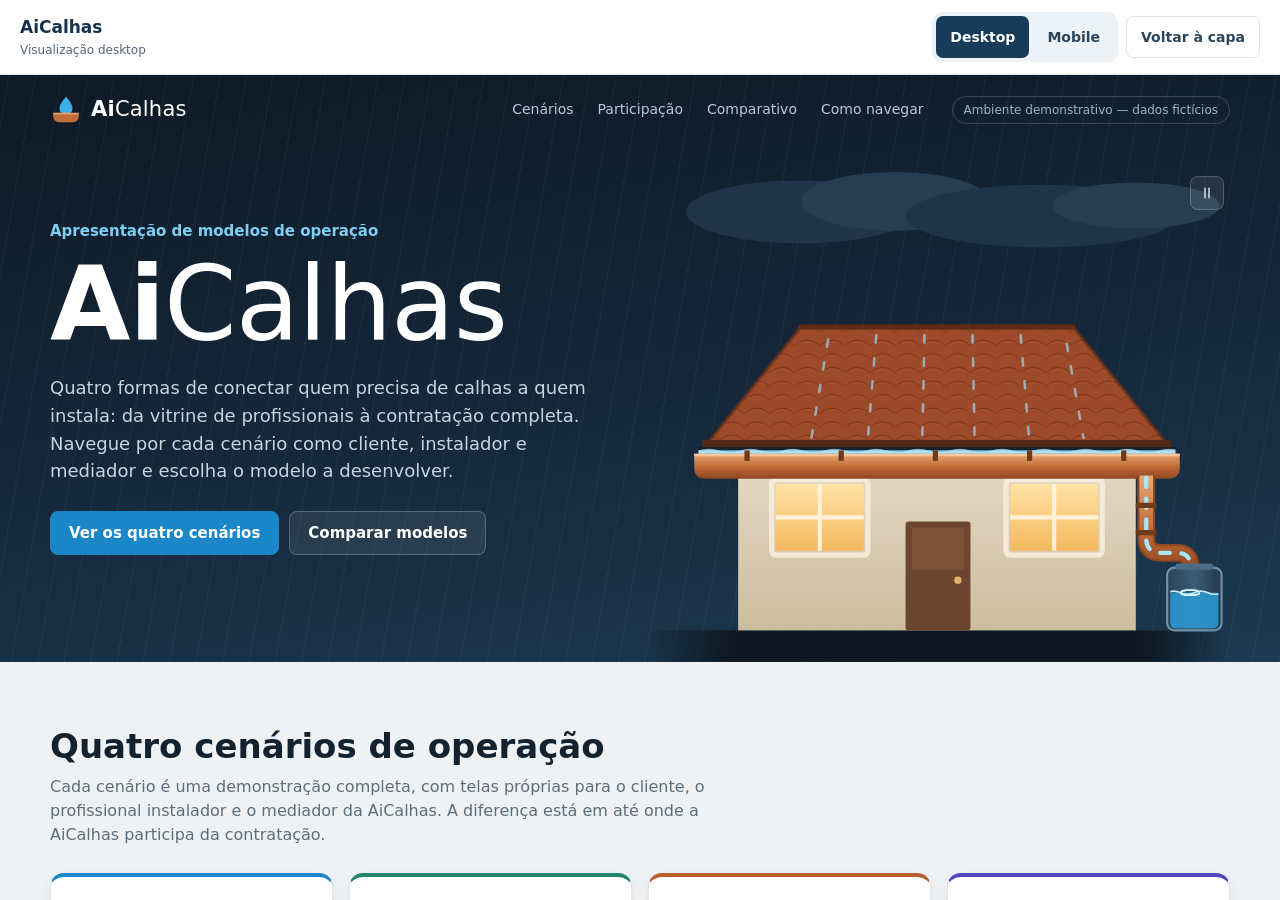
==== commit a836da96: "Adiciona seletor Desktop e Mobile para apresentar os quatro cenários" ====
--- a/index.html
+++ b/index.html
@@ -116,8 +116,46 @@
     .mx tbody th { position: sticky; left: 0; z-index: 1; box-shadow: 1px 0 0 var(--line); }
   }
 </style>
+
+<style>
+  .device-toolbar, .device-stage { display: none; }
+  body.preview-host { height: 100vh; height: 100dvh; overflow: hidden; display: flex; flex-direction: column; }
+  .preview-host #presentation-content { display: none; }
+  .preview-host .device-toolbar { display: flex; align-items: center; justify-content: space-between; gap: 12px; flex-wrap: wrap; padding: 12px 20px; background: #fff; border-bottom: 1px solid #d9e2ea; flex: none; }
+  .device-brand { display: flex; flex-direction: column; }
+  .device-brand b { color: #17334c; font-size: 17px; }
+  .device-brand small { color: #526579; font-size: 12px; }
+  .device-actions { display: flex; flex-wrap: wrap; gap: 8px; align-items: center; }
+  .device-toggle { display: flex; gap: 4px; padding: 4px; border-radius: 10px; background: #edf2f6; }
+  .device-toggle button, .device-home { border: 0; border-radius: 7px; padding: 9px 14px; min-height: 42px; font: inherit; font-weight: 600; color: #29465e; background: transparent; cursor: pointer; }
+  .device-toggle button[aria-pressed="true"] { background: #173b58; color: #fff; }
+  .device-home { border: 1px solid #d9e2ea; background: #fff; }
+  .preview-host .device-stage { display: flex; flex: 1; min-height: 0; justify-content: center; align-items: stretch; background: #e7edf3; }
+  .device-frame { display: block; border: 0; width: 100%; height: 100%; background: #fff; min-width: 0; }
+  .device-stage.is-mobile { padding: 16px 10px; }
+  .is-mobile .device-frame { width: 390px; max-width: 100%; height: 100%; max-height: 844px; border: 6px solid #17334c; border-radius: 26px; box-shadow: 0 10px 30px #17334c26; }
+  .device-stage.is-mobile { align-items: center; }
+  @media (max-width: 600px) {
+    .preview-host .device-toolbar { padding: 8px 10px; gap: 6px; }
+    .device-brand small { display: none; }
+    .device-toggle button, .device-home { padding: 8px 10px; }
+    .device-stage.is-mobile { padding: 6px; }
+  }
+</style>
 </head>
 <body class="page-cover">
+<div class="device-toolbar" aria-label="Modo de apresentação">
+  <div class="device-brand"><b>AiCalhas</b><small id="device-description">Visualização desktop</small></div>
+  <div class="device-actions">
+    <div class="device-toggle" role="group" aria-label="Formato da demonstração">
+      <button type="button" id="device-desktop" aria-pressed="true">Desktop</button>
+      <button type="button" id="device-mobile" aria-pressed="false">Mobile</button>
+    </div>
+    <button type="button" class="device-home" id="device-home">Voltar à capa</button>
+  </div>
+</div>
+<div class="device-stage" id="device-stage"><iframe class="device-frame" id="device-frame" title="Demonstração interativa da AiCalhas"></iframe></div>
+<div id="presentation-content">
 
 <header class="hero" id="hero">
   <div class="wrap">
@@ -245,6 +283,7 @@
   <div class="wrap"><span class="logo"><b>Ai<span>Calhas</span></b></span><span>Apresentação de modelos de operação.</span><span class="spacer"></span><span>Ambiente demonstrativo — dados fictícios. Nenhuma operação real é realizada.</span></div>
 </footer>
 
+</div>
 <script src="assets/aicalhas-core.js"></script>
 <script>
 (function () {
@@ -321,5 +360,37 @@
   });
 })();
 </script>
+
+<script>
+(function () {
+  // A página interna mantém sua largura real: as regras responsivas também
+  // se aplicam aos quatro cenários enquanto a barra permanece na apresentação.
+  if (window.self !== window.top || new URLSearchParams(location.search).has('preview')) return;
+  var frame = document.getElementById('device-frame');
+  var stage = document.getElementById('device-stage');
+  var desktop = document.getElementById('device-desktop');
+  var mobile = document.getElementById('device-mobile');
+  var description = document.getElementById('device-description');
+  var mode = 'desktop';
+  try { mode = sessionStorage.getItem('aicalhas-preview-mode') || mode; } catch (e) {}
+  function selectMode(value) {
+    mode = value === 'mobile' ? 'mobile' : 'desktop';
+    stage.classList.toggle('is-mobile', mode === 'mobile');
+    desktop.setAttribute('aria-pressed', String(mode === 'desktop'));
+    mobile.setAttribute('aria-pressed', String(mode === 'mobile'));
+    description.textContent = mode === 'mobile' ? 'Prévia de celular • navegue pelos quatro cenários' : 'Visualização desktop';
+    try { sessionStorage.setItem('aicalhas-preview-mode', mode); } catch (e) {}
+  }
+  var home = location.pathname + '?preview=1';
+  document.body.classList.add('preview-host');
+  document.getElementById('presentation-content').hidden = true;
+  frame.src = home + location.hash;
+  desktop.addEventListener('click', function () { selectMode('desktop'); });
+  mobile.addEventListener('click', function () { selectMode('mobile'); });
+  document.getElementById('device-home').addEventListener('click', function () { frame.src = home; });
+  window.addEventListener('hashchange', function () { frame.src = home + location.hash; });
+  selectMode(mode);
+})();
+</script>
 </body>
 </html>
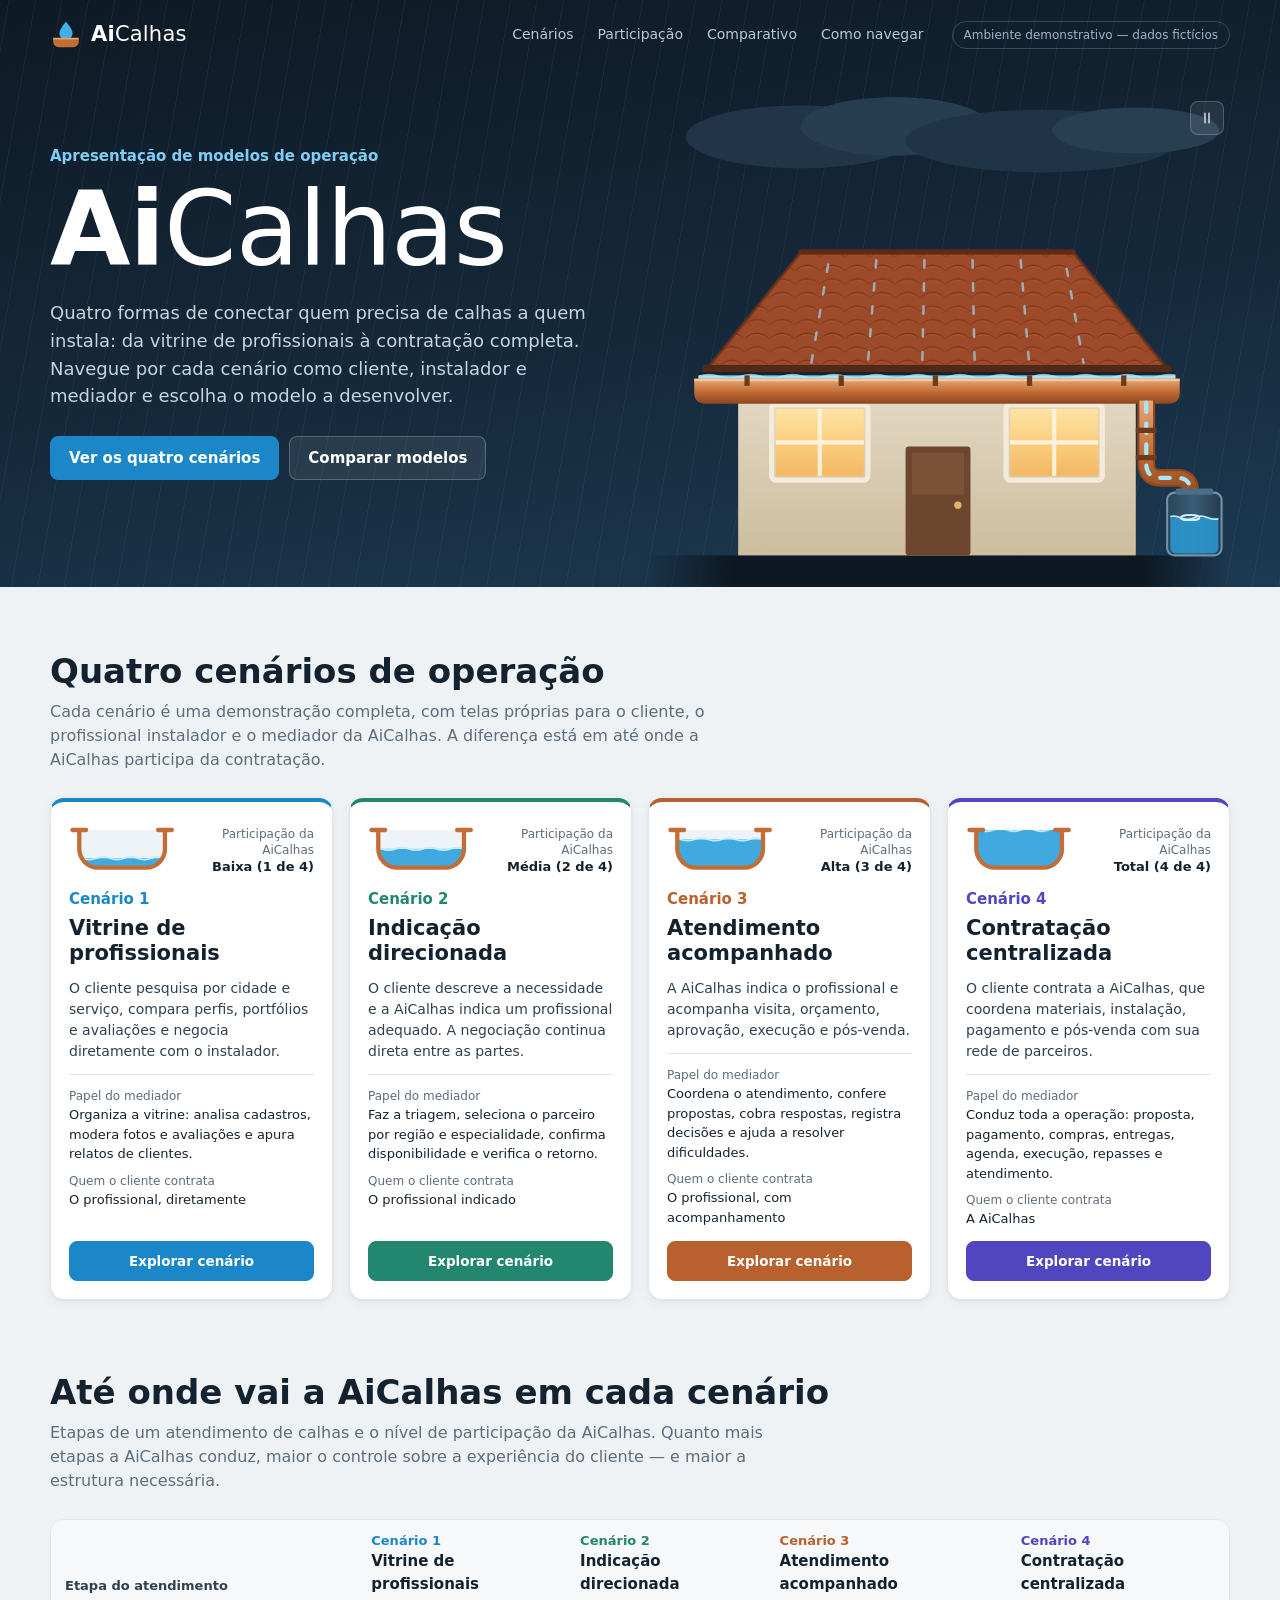
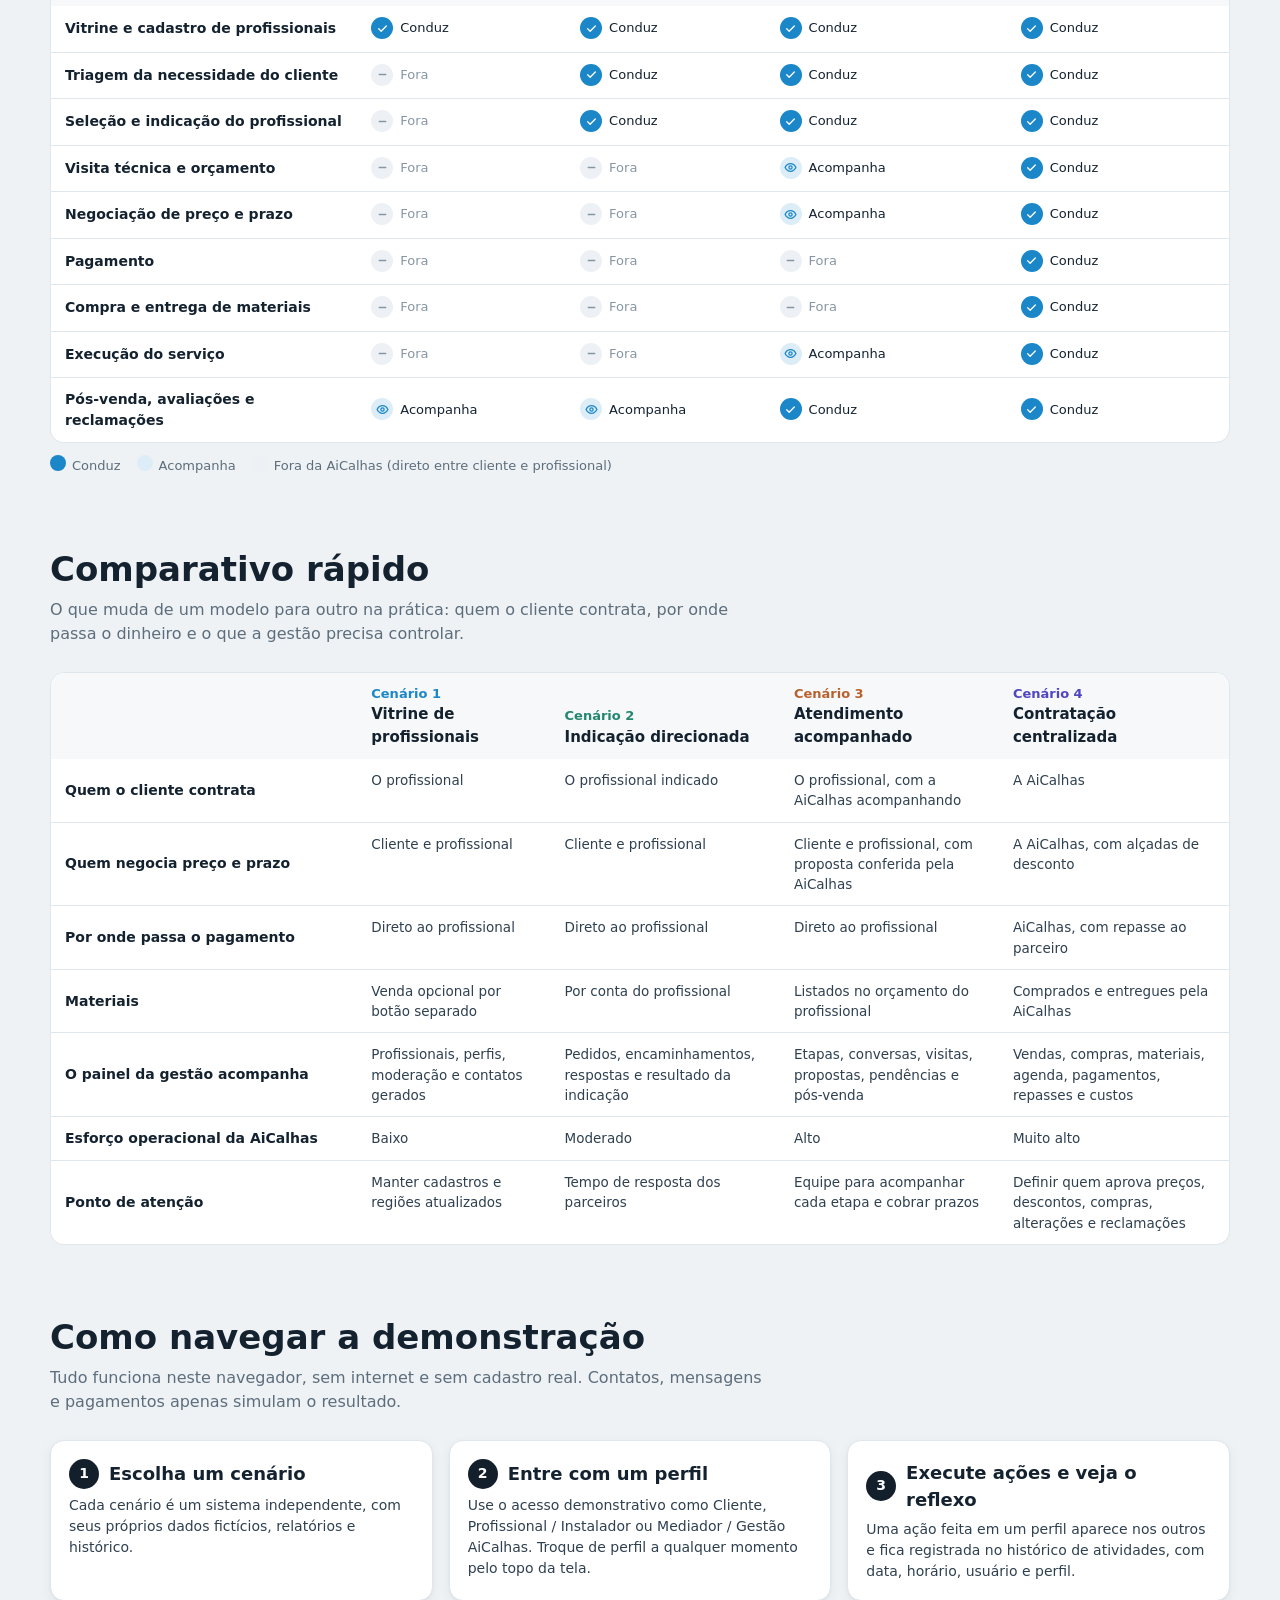
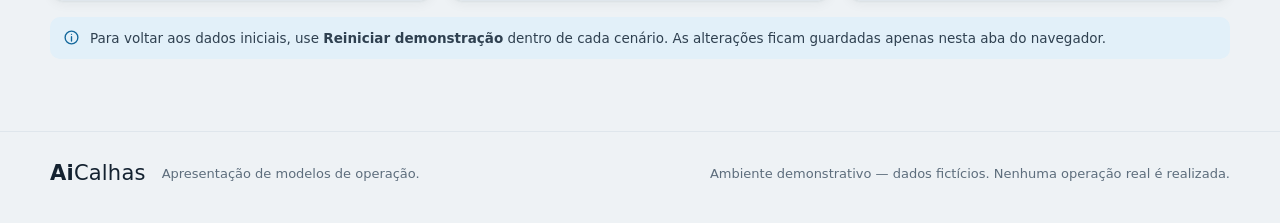
==== commit 44d3860c: "Remove seletor de visualização e compacta layout automático no celular" ====
--- a/index.html
+++ b/index.html
@@ -115,47 +115,32 @@
     .mx { min-width: 640px; }
     .mx tbody th { position: sticky; left: 0; z-index: 1; box-shadow: 1px 0 0 var(--line); }
   }
-</style>
-
-<style>
-  .device-toolbar, .device-stage { display: none; }
-  body.preview-host { height: 100vh; height: 100dvh; overflow: hidden; display: flex; flex-direction: column; }
-  .preview-host #presentation-content { display: none; }
-  .preview-host .device-toolbar { display: flex; align-items: center; justify-content: space-between; gap: 12px; flex-wrap: wrap; padding: 12px 20px; background: #fff; border-bottom: 1px solid #d9e2ea; flex: none; }
-  .device-brand { display: flex; flex-direction: column; }
-  .device-brand b { color: #17334c; font-size: 17px; }
-  .device-brand small { color: #526579; font-size: 12px; }
-  .device-actions { display: flex; flex-wrap: wrap; gap: 8px; align-items: center; }
-  .device-toggle { display: flex; gap: 4px; padding: 4px; border-radius: 10px; background: #edf2f6; }
-  .device-toggle button, .device-home { border: 0; border-radius: 7px; padding: 9px 14px; min-height: 42px; font: inherit; font-weight: 600; color: #29465e; background: transparent; cursor: pointer; }
-  .device-toggle button[aria-pressed="true"] { background: #173b58; color: #fff; }
-  .device-home { border: 1px solid #d9e2ea; background: #fff; }
-  .preview-host .device-stage { display: flex; flex: 1; min-height: 0; justify-content: center; align-items: stretch; background: #e7edf3; }
-  .device-frame { display: block; border: 0; width: 100%; height: 100%; background: #fff; min-width: 0; }
-  .device-stage.is-mobile { padding: 16px 10px; }
-  .is-mobile .device-frame { width: 390px; max-width: 100%; height: 100%; max-height: 844px; border: 6px solid #17334c; border-radius: 26px; box-shadow: 0 10px 30px #17334c26; }
-  .device-stage.is-mobile { align-items: center; }
+
+  /* Capa compacta no celular; mantém a rolagem natural. */
   @media (max-width: 600px) {
-    .preview-host .device-toolbar { padding: 8px 10px; gap: 6px; }
-    .device-brand small { display: none; }
-    .device-toggle button, .device-home { padding: 8px 10px; }
-    .device-stage.is-mobile { padding: 6px; }
+    .cv-top { gap: 10px; flex-wrap: wrap; padding: 14px 0; }
+    .chip-demo { max-width: 100%; white-space: normal; }
+    .hero h1 { font-size: clamp(42px, 12vw, 58px); margin-bottom: 14px; }
+    .hero .lead { font-size: 14px; line-height: 1.5; margin-bottom: 18px; }
+    .hero .kicker { font-size: 12px; }
+    .cta { gap: 8px; }
+    .cta .btn { font-size: 13px; min-height: 44px; padding: 0 12px; white-space: normal; }
+    .sec { padding-top: 30px; }
+    .sec h2 { font-size: 23px; }
+    .sec > .wrap > p { font-size: 13px; }
+    .sc-card { padding: 18px; }
+    .sc-card h3 { font-size: 20px; }
+    .sc-card p, .sc-card li { font-size: 13px; line-height: 1.5; }
+    .cards4 { gap: 14px; }
+    .legend { gap: 10px; font-size: 12px; flex-wrap: wrap; }
+    .step { padding: 16px; }
+    .step p { font-size: 13px; }
+    .cv-foot { margin-top: 36px; font-size: 12px; }
   }
 </style>
 </head>
 <body class="page-cover">
-<div class="device-toolbar" aria-label="Modo de apresentação">
-  <div class="device-brand"><b>AiCalhas</b><small id="device-description">Visualização desktop</small></div>
-  <div class="device-actions">
-    <div class="device-toggle" role="group" aria-label="Formato da demonstração">
-      <button type="button" id="device-desktop" aria-pressed="true">Desktop</button>
-      <button type="button" id="device-mobile" aria-pressed="false">Mobile</button>
-    </div>
-    <button type="button" class="device-home" id="device-home">Voltar à capa</button>
-  </div>
-</div>
-<div class="device-stage" id="device-stage"><iframe class="device-frame" id="device-frame" title="Demonstração interativa da AiCalhas"></iframe></div>
-<div id="presentation-content">
+
 
 <header class="hero" id="hero">
   <div class="wrap">
@@ -283,7 +268,6 @@
   <div class="wrap"><span class="logo"><b>Ai<span>Calhas</span></b></span><span>Apresentação de modelos de operação.</span><span class="spacer"></span><span>Ambiente demonstrativo — dados fictícios. Nenhuma operação real é realizada.</span></div>
 </footer>
 
-</div>
 <script src="assets/aicalhas-core.js"></script>
 <script>
 (function () {
@@ -361,36 +345,5 @@
 })();
 </script>
 
-<script>
-(function () {
-  // A página interna mantém sua largura real: as regras responsivas também
-  // se aplicam aos quatro cenários enquanto a barra permanece na apresentação.
-  if (window.self !== window.top || new URLSearchParams(location.search).has('preview')) return;
-  var frame = document.getElementById('device-frame');
-  var stage = document.getElementById('device-stage');
-  var desktop = document.getElementById('device-desktop');
-  var mobile = document.getElementById('device-mobile');
-  var description = document.getElementById('device-description');
-  var mode = 'desktop';
-  try { mode = sessionStorage.getItem('aicalhas-preview-mode') || mode; } catch (e) {}
-  function selectMode(value) {
-    mode = value === 'mobile' ? 'mobile' : 'desktop';
-    stage.classList.toggle('is-mobile', mode === 'mobile');
-    desktop.setAttribute('aria-pressed', String(mode === 'desktop'));
-    mobile.setAttribute('aria-pressed', String(mode === 'mobile'));
-    description.textContent = mode === 'mobile' ? 'Prévia de celular • navegue pelos quatro cenários' : 'Visualização desktop';
-    try { sessionStorage.setItem('aicalhas-preview-mode', mode); } catch (e) {}
-  }
-  var home = location.pathname + '?preview=1';
-  document.body.classList.add('preview-host');
-  document.getElementById('presentation-content').hidden = true;
-  frame.src = home + location.hash;
-  desktop.addEventListener('click', function () { selectMode('desktop'); });
-  mobile.addEventListener('click', function () { selectMode('mobile'); });
-  document.getElementById('device-home').addEventListener('click', function () { frame.src = home; });
-  window.addEventListener('hashchange', function () { frame.src = home + location.hash; });
-  selectMode(mode);
-})();
-</script>
 </body>
 </html>
--- a/assets/aicalhas.css
+++ b/assets/aicalhas.css
@@ -548,3 +548,41 @@
 .card-h h3 { flex: 1 1 160px; min-width: 0; }
 .card-r { flex-wrap: wrap; justify-content: flex-end; }
 .dl dd .bdg, .li .bdg { white-space: normal; }
+
+/* Celular: tipografia e espaçamentos mais compactos, com toque confortável. */
+@media (max-width: 760px) {
+  body { font-size: 13px; }
+  .main, .content, .top-t, .lg-main { min-width: 0; }
+  .top-t b { font-size: 14px; }
+  .content { padding: 14px 12px 24px; }
+  .ph { gap: 10px; margin-bottom: 14px; }
+  .ph h1 { font-size: 20px; }
+  .ph p, .ab-t { font-size: 13px; line-height: 1.45; }
+  .ab-t b { font-size: 13px; }
+  .card-h { padding: 11px 12px; gap: 8px; }
+  .card-h h3 { font-size: 14px; flex-basis: 120px; }
+  .card-b { padding: 12px; }
+  .card-b.flush { padding: 0; }
+  .g2, .g3, .g4, .g21, .g12, .stack { gap: 12px; }
+  .kpi { padding: 12px; }
+  .kpi .v { font-size: 21px; }
+  .kpi .l, .kpi .s { font-size: 12px; }
+  .btn { font-size: 13px; min-height: 44px; white-space: normal; }
+  .btn.sm, .ibtn, .psw button, .hamb { min-height: 44px; }
+  .ibtn { min-width: 44px; }
+  .ph .acts, .filters, .md-f { gap: 8px; flex-wrap: wrap; }
+  .tbl { font-size: 12.5px; }
+  .bdg { font-size: 12px; }
+  .lg-brand { padding: 18px 16px 20px; gap: 12px; }
+  .lg-sc h1 { font-size: 24px; }
+  .lg-sc p { font-size: 14px; line-height: 1.45; }
+  .lg-main { padding: 22px 16px; }
+  .lg-card h2 { font-size: 22px; }
+  .lg-p { padding: 10px 12px; gap: 10px; }
+  .lg-p b { font-size: 13px; }
+  .lg-p small { font-size: 12px; }
+  .md-h { padding: 14px 12px; }
+  .md-h h3 { font-size: 17px; }
+  .md-b, .md-f { padding: 12px; }
+  input.inp, select.inp, textarea.inp { font-size: 16px; }
+}
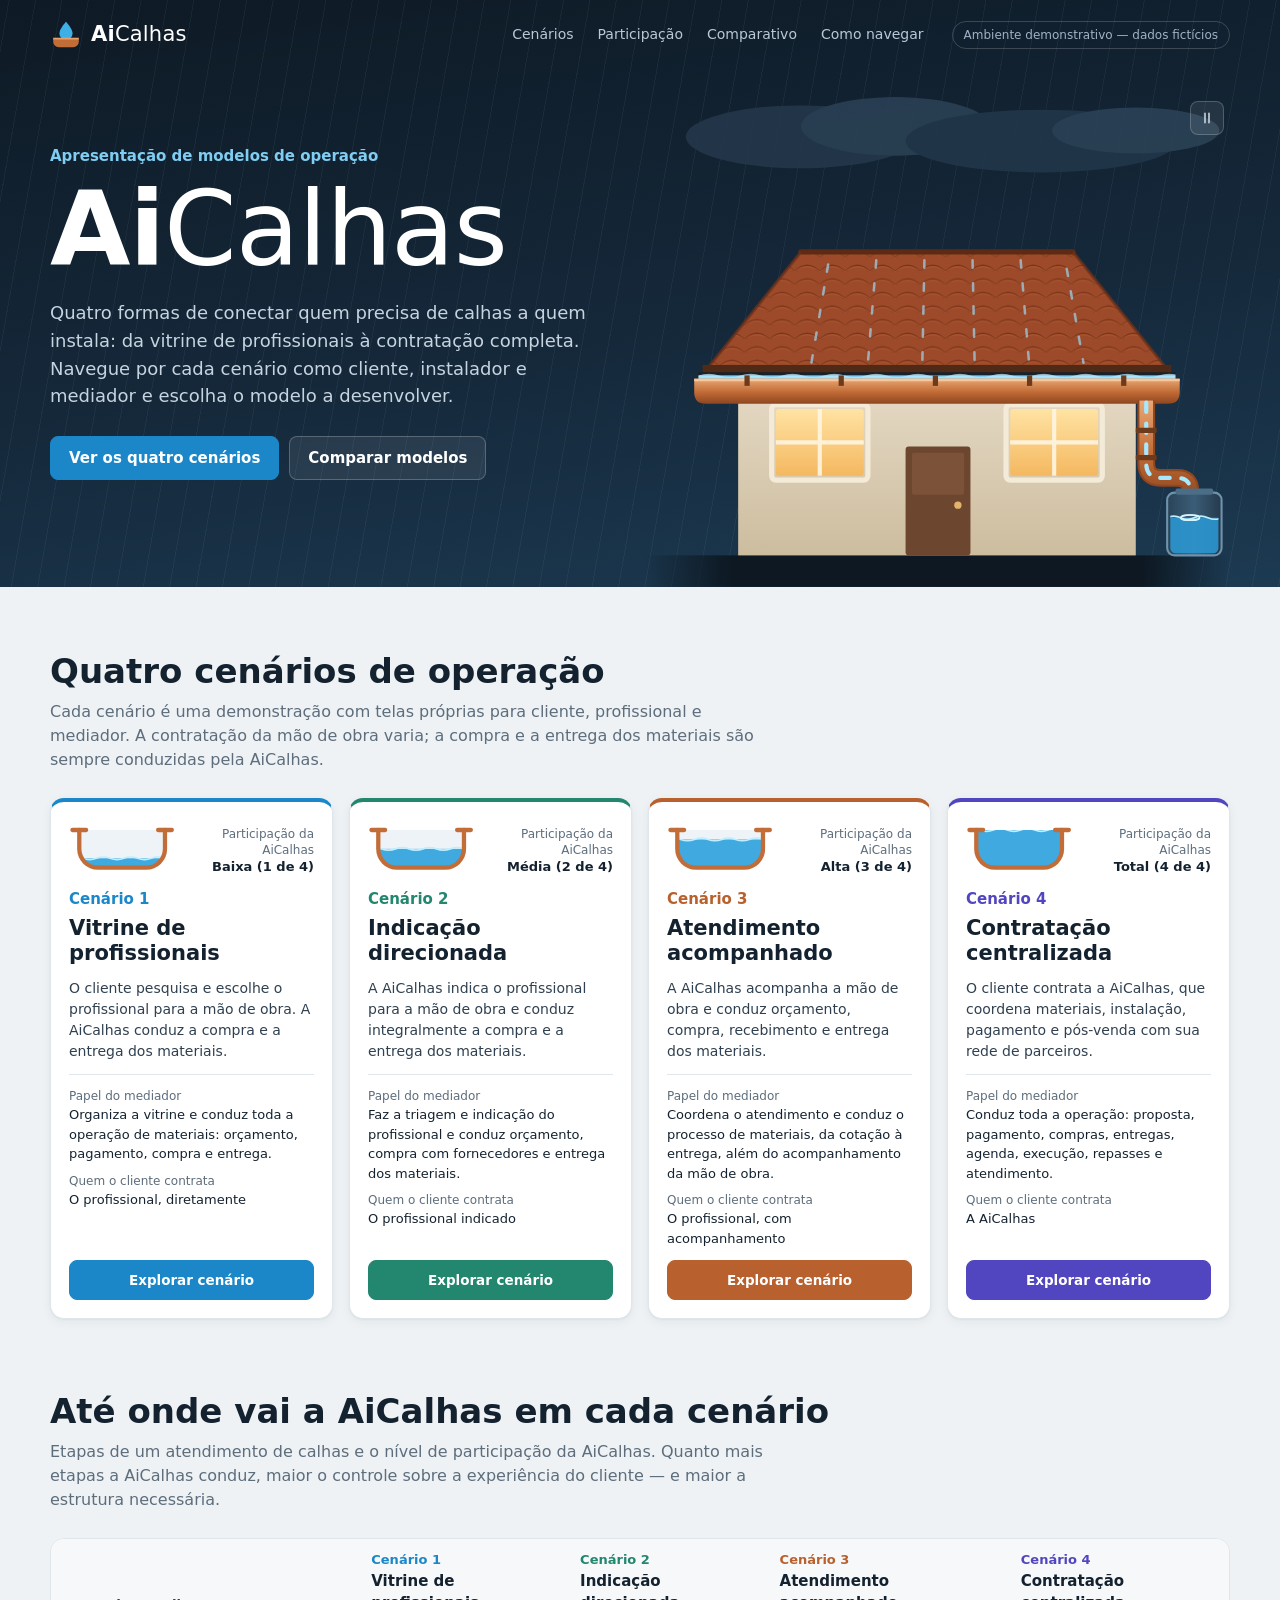
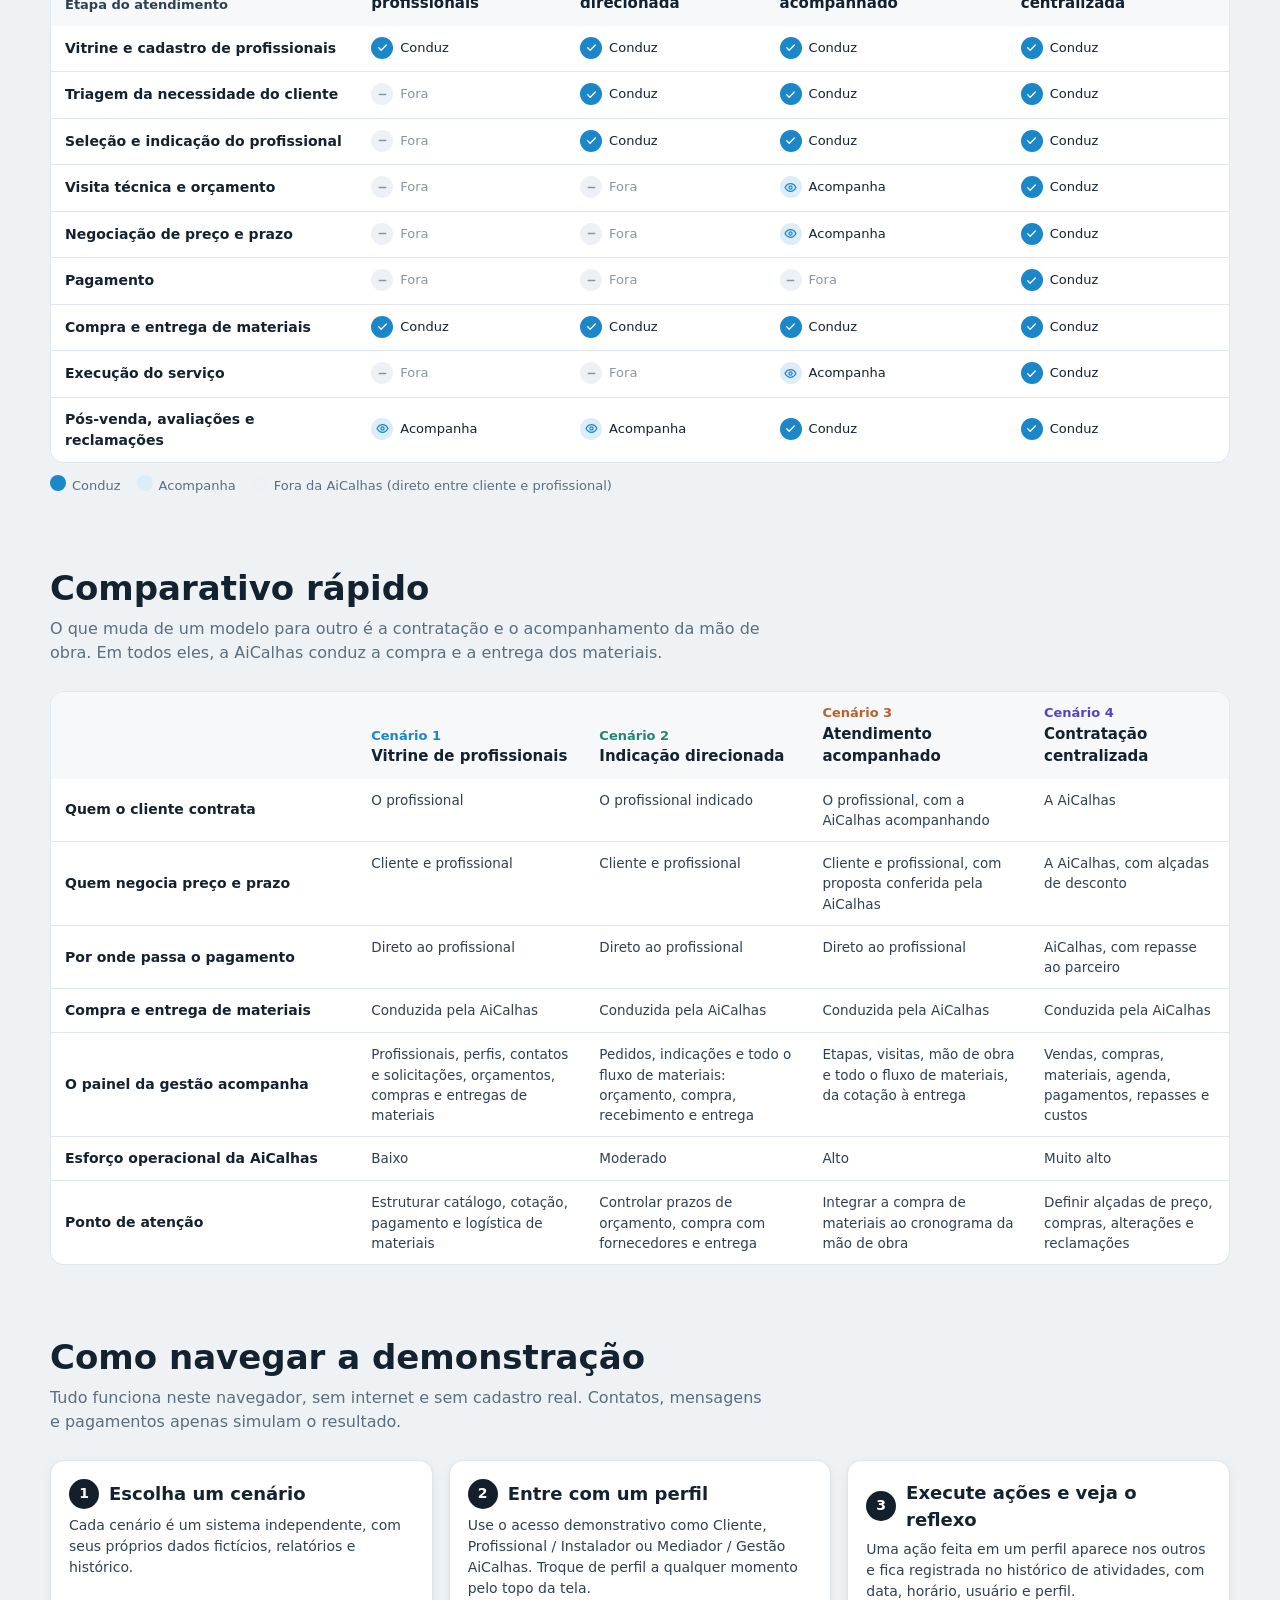
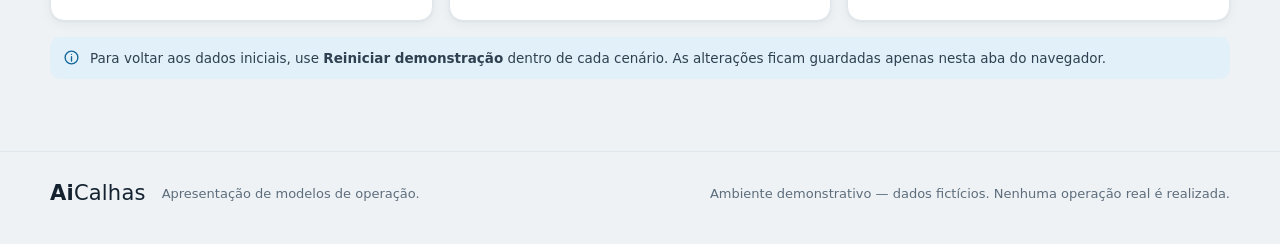
==== commit 5b482b8a: "Update landing page comparison: AiCalhas leads materials in all four scenarios" ====
--- a/index.html
+++ b/index.html
@@ -227,7 +227,7 @@
   <section class="sec" id="cenarios">
     <div class="wrap">
       <h2>Quatro cenários de operação</h2>
-      <p class="sub">Cada cenário é uma demonstração completa, com telas próprias para o cliente, o profissional instalador e o mediador da AiCalhas. A diferença está em até onde a AiCalhas participa da contratação.</p>
+      <p class="sub">Cada cenário é uma demonstração com telas próprias para cliente, profissional e mediador. A contratação da mão de obra varia; a compra e a entrega dos materiais são sempre conduzidas pela AiCalhas.</p>
       <div class="cards4" id="cards"></div>
     </div>
   </section>
@@ -244,7 +244,7 @@
   <section class="sec" id="comparativo">
     <div class="wrap">
       <h2>Comparativo rápido</h2>
-      <p class="sub">O que muda de um modelo para outro na prática: quem o cliente contrata, por onde passa o dinheiro e o que a gestão precisa controlar.</p>
+      <p class="sub">O que muda de um modelo para outro é a contratação e o acompanhamento da mão de obra. Em todos eles, a AiCalhas conduz a compra e a entrega dos materiais.</p>
       <div class="tw-mx"><table class="mx cmp" id="cmp"></table></div>
     </div>
   </section>
@@ -275,14 +275,14 @@
   var A = window.AiC;
   var SC = [
     { n: 1, t: 'Vitrine de profissionais', f: 'cenario-1.html', c: '#1b87c9', lv: 1, nivel: 'Baixa',
-      d: 'O cliente pesquisa por cidade e serviço, compara perfis, portfólios e avaliações e negocia diretamente com o instalador.',
-      m: 'Organiza a vitrine: analisa cadastros, modera fotos e avaliações e apura relatos de clientes.', k: 'O profissional, diretamente' },
+      d: 'O cliente pesquisa e escolhe o profissional para a mão de obra. A AiCalhas conduz a compra e a entrega dos materiais.',
+      m: 'Organiza a vitrine e conduz toda a operação de materiais: orçamento, pagamento, compra e entrega.', k: 'O profissional, diretamente' },
     { n: 2, t: 'Indicação direcionada', f: 'cenario-2.html', c: '#23866f', lv: 2, nivel: 'Média',
-      d: 'O cliente descreve a necessidade e a AiCalhas indica um profissional adequado. A negociação continua direta entre as partes.',
-      m: 'Faz a triagem, seleciona o parceiro por região e especialidade, confirma disponibilidade e verifica o retorno.', k: 'O profissional indicado' },
+      d: 'A AiCalhas indica o profissional para a mão de obra e conduz integralmente a compra e a entrega dos materiais.',
+      m: 'Faz a triagem e indicação do profissional e conduz orçamento, compra com fornecedores e entrega dos materiais.', k: 'O profissional indicado' },
     { n: 3, t: 'Atendimento acompanhado', f: 'cenario-3.html', c: '#b8612e', lv: 3, nivel: 'Alta',
-      d: 'A AiCalhas indica o profissional e acompanha visita, orçamento, aprovação, execução e pós-venda.',
-      m: 'Coordena o atendimento, confere propostas, cobra respostas, registra decisões e ajuda a resolver dificuldades.', k: 'O profissional, com acompanhamento' },
+      d: 'A AiCalhas acompanha a mão de obra e conduz orçamento, compra, recebimento e entrega dos materiais.',
+      m: 'Coordena o atendimento e conduz o processo de materiais, da cotação à entrega, além do acompanhamento da mão de obra.', k: 'O profissional, com acompanhamento' },
     { n: 4, t: 'Contratação centralizada', f: 'cenario-4.html', c: '#5146c0', lv: 4, nivel: 'Total',
       d: 'O cliente contrata a AiCalhas, que coordena materiais, instalação, pagamento e pós-venda com sua rede de parceiros.',
       m: 'Conduz toda a operação: proposta, pagamento, compras, entregas, agenda, execução, repasses e atendimento.', k: 'A AiCalhas' },
@@ -311,10 +311,10 @@
     ['Quem o cliente contrata', 'O profissional', 'O profissional indicado', 'O profissional, com a AiCalhas acompanhando', 'A AiCalhas'],
     ['Quem negocia preço e prazo', 'Cliente e profissional', 'Cliente e profissional', 'Cliente e profissional, com proposta conferida pela AiCalhas', 'A AiCalhas, com alçadas de desconto'],
     ['Por onde passa o pagamento', 'Direto ao profissional', 'Direto ao profissional', 'Direto ao profissional', 'AiCalhas, com repasse ao parceiro'],
-    ['Materiais', 'Venda opcional por botão separado', 'Por conta do profissional', 'Listados no orçamento do profissional', 'Comprados e entregues pela AiCalhas'],
-    ['O painel da gestão acompanha', 'Profissionais, perfis, moderação e contatos gerados', 'Pedidos, encaminhamentos, respostas e resultado da indicação', 'Etapas, conversas, visitas, propostas, pendências e pós-venda', 'Vendas, compras, materiais, agenda, pagamentos, repasses e custos'],
+    ['Compra e entrega de materiais', 'Conduzida pela AiCalhas', 'Conduzida pela AiCalhas', 'Conduzida pela AiCalhas', 'Conduzida pela AiCalhas'],
+    ['O painel da gestão acompanha', 'Profissionais, perfis, contatos e solicitações, orçamentos, compras e entregas de materiais', 'Pedidos, indicações e todo o fluxo de materiais: orçamento, compra, recebimento e entrega', 'Etapas, visitas, mão de obra e todo o fluxo de materiais, da cotação à entrega', 'Vendas, compras, materiais, agenda, pagamentos, repasses e custos'],
     ['Esforço operacional da AiCalhas', 'Baixo', 'Moderado', 'Alto', 'Muito alto'],
-    ['Ponto de atenção', 'Manter cadastros e regiões atualizados', 'Tempo de resposta dos parceiros', 'Equipe para acompanhar cada etapa e cobrar prazos', 'Definir quem aprova preços, descontos, compras, alterações e reclamações'],
+    ['Ponto de atenção', 'Estruturar catálogo, cotação, pagamento e logística de materiais', 'Controlar prazos de orçamento, compra com fornecedores e entrega', 'Integrar a compra de materiais ao cronograma da mão de obra', 'Definir alçadas de preço, compras, alterações e reclamações'],
   ];
   document.getElementById('cmp').innerHTML = '<thead><tr><th></th>' + SC.map(function (s) { return '<th><span style="color:' + s.c + '">Cenário ' + s.n + '</span><b>' + s.t + '</b></th>'; }).join('') + '</tr></thead><tbody>' + CMP.map(function (r) { return '<tr><th>' + r[0] + '</th>' + r.slice(1).map(function (c) { return '<td>' + c + '</td>'; }).join('') + '</tr>'; }).join('') + '</tbody>';
 
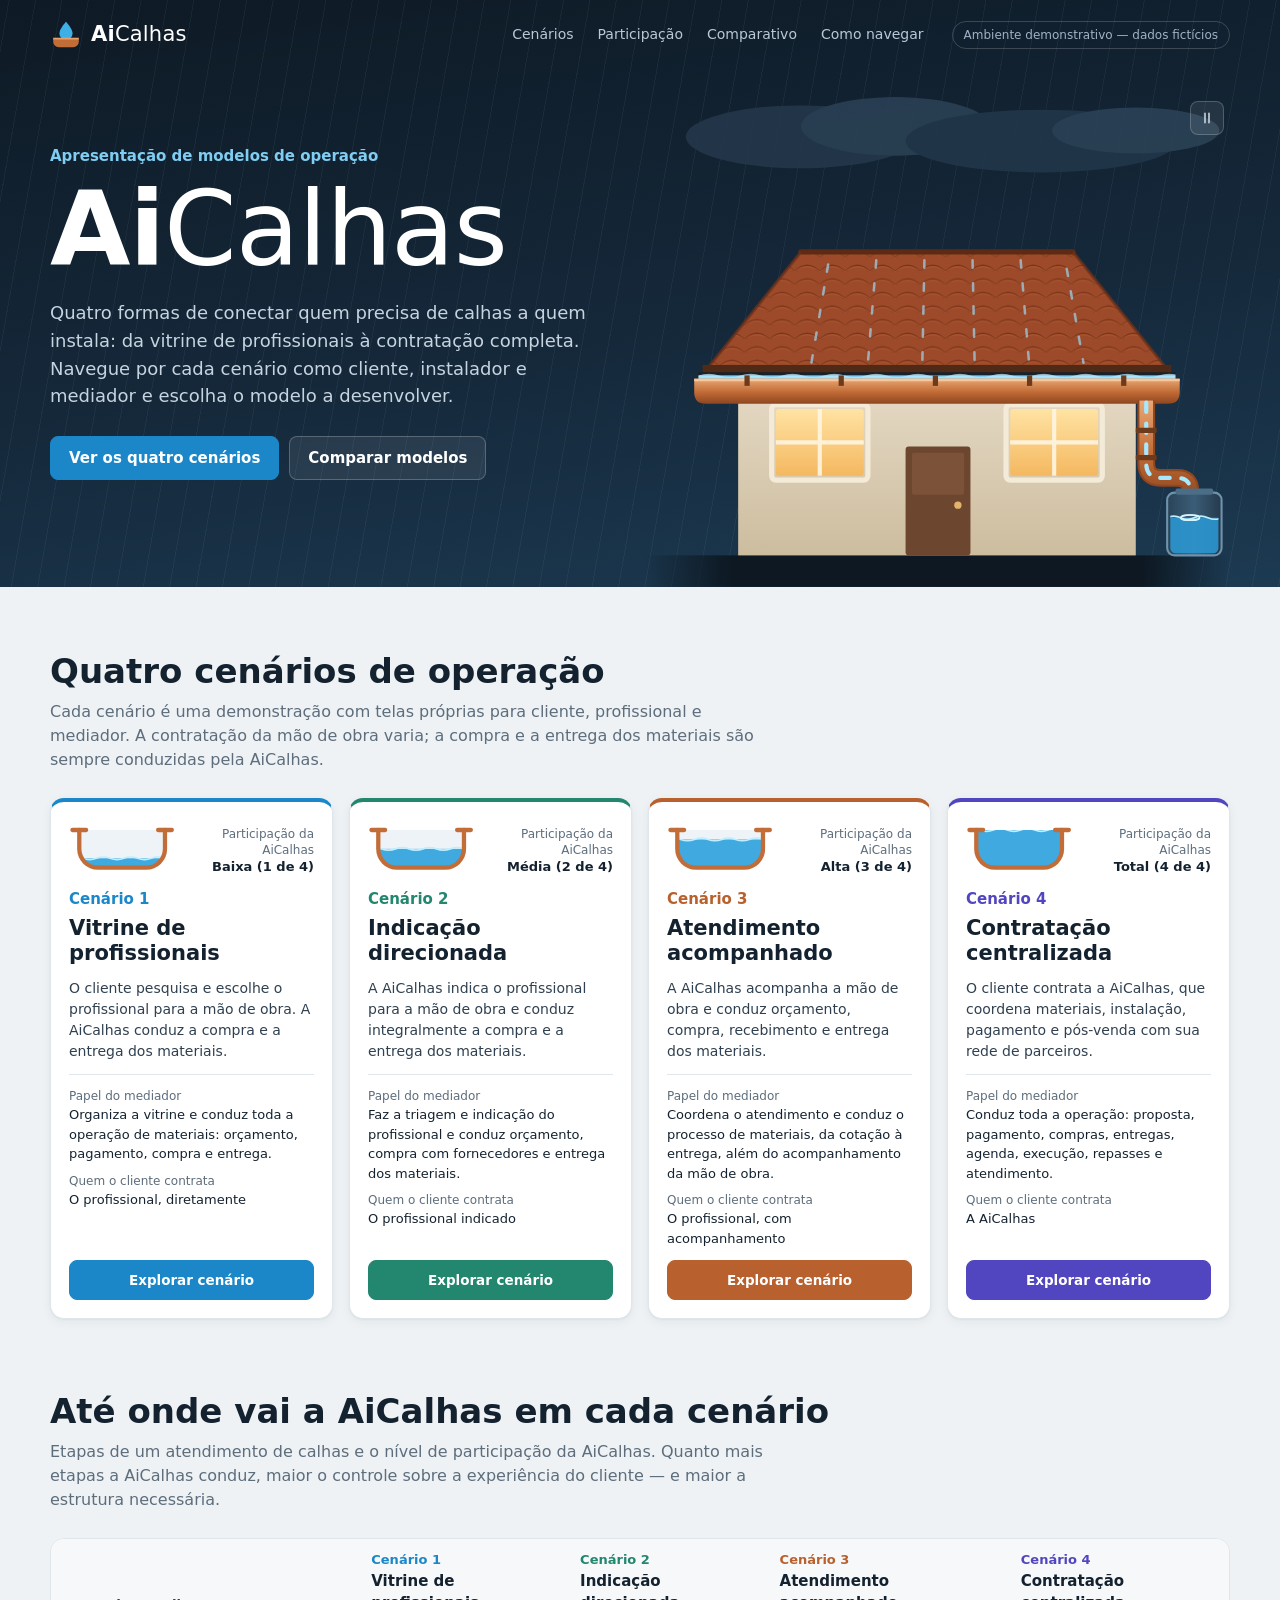
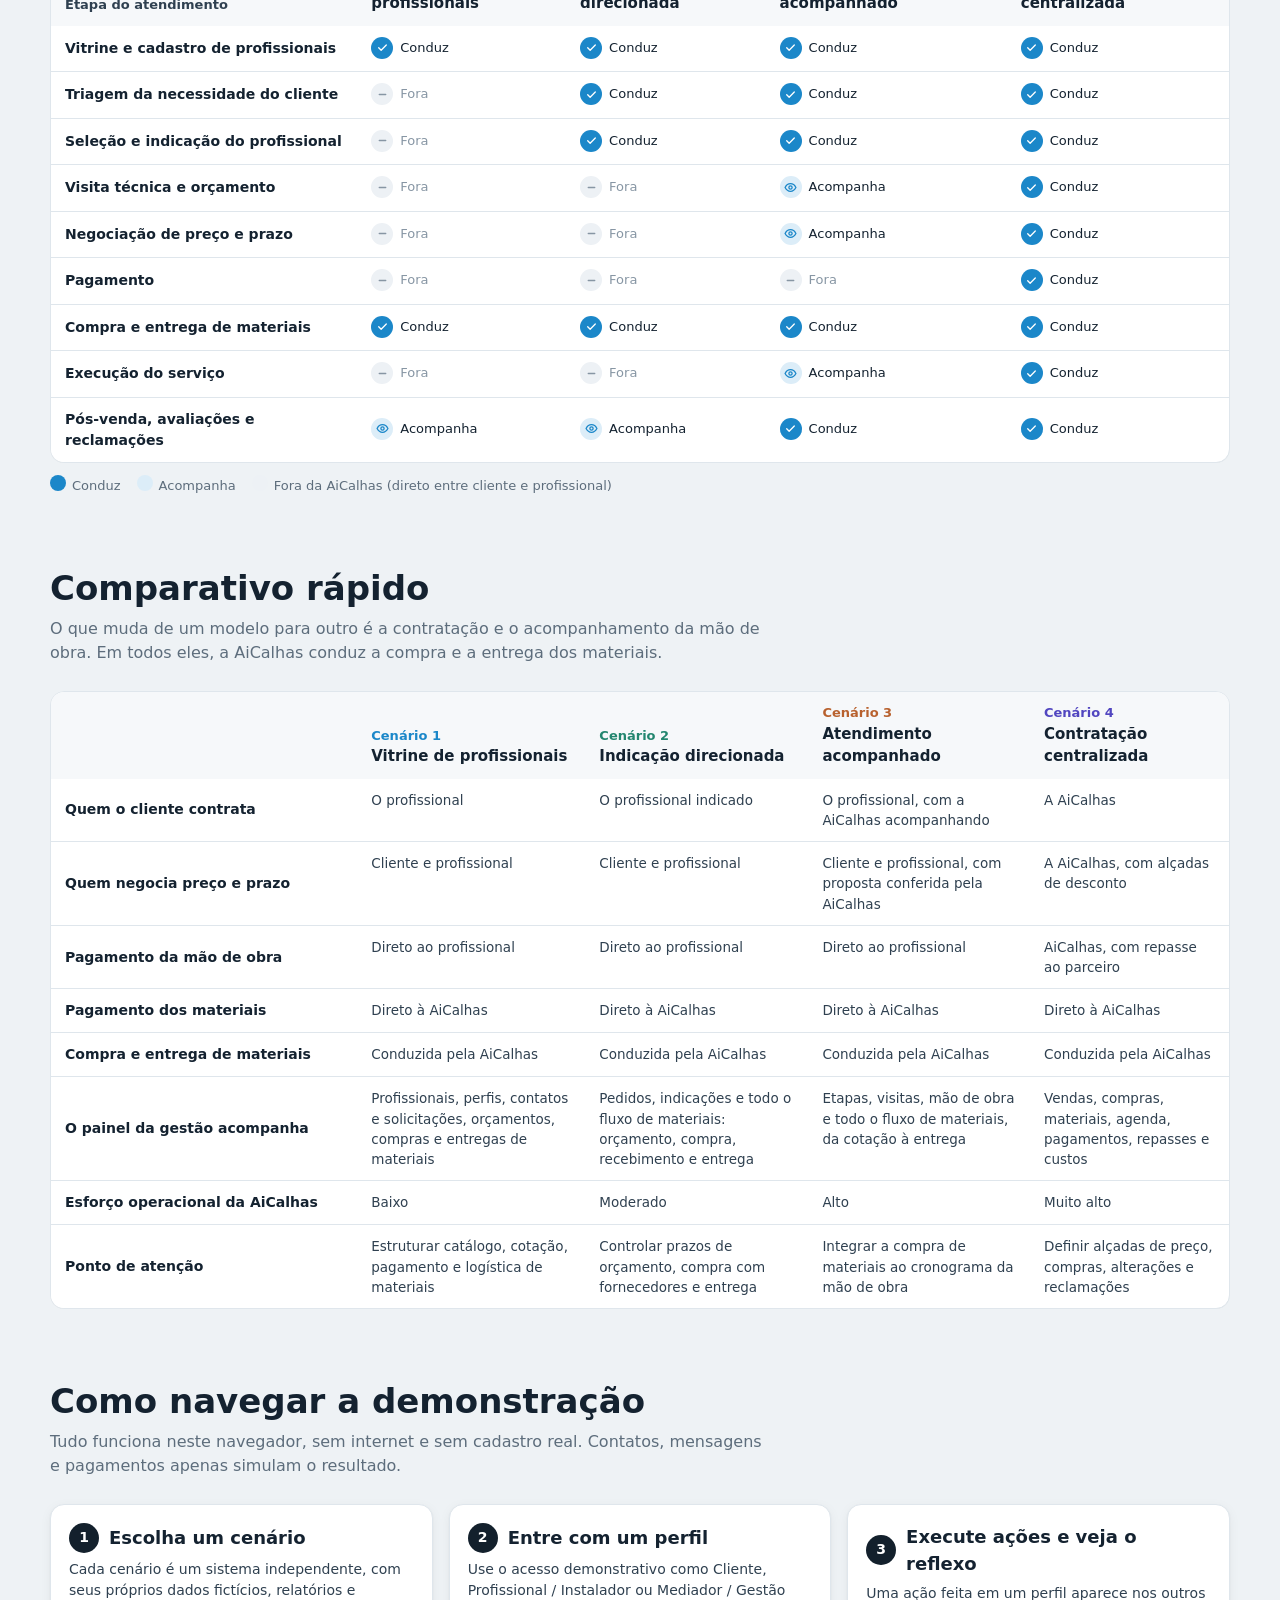
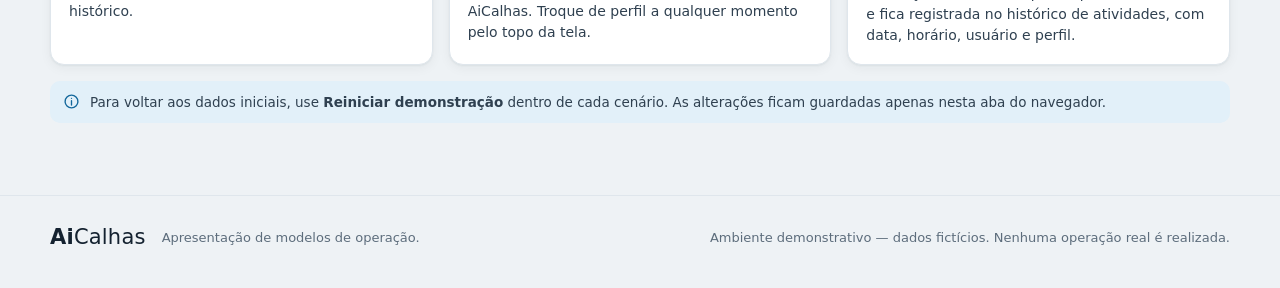
==== commit 7ca12f7f: "Clarify separate payment flows for labor and materials in comparison" ====
--- a/index.html
+++ b/index.html
@@ -310,7 +310,8 @@
   var CMP = [
     ['Quem o cliente contrata', 'O profissional', 'O profissional indicado', 'O profissional, com a AiCalhas acompanhando', 'A AiCalhas'],
     ['Quem negocia preço e prazo', 'Cliente e profissional', 'Cliente e profissional', 'Cliente e profissional, com proposta conferida pela AiCalhas', 'A AiCalhas, com alçadas de desconto'],
-    ['Por onde passa o pagamento', 'Direto ao profissional', 'Direto ao profissional', 'Direto ao profissional', 'AiCalhas, com repasse ao parceiro'],
+    ['Pagamento da mão de obra', 'Direto ao profissional', 'Direto ao profissional', 'Direto ao profissional', 'AiCalhas, com repasse ao parceiro'],
+    ['Pagamento dos materiais', 'Direto à AiCalhas', 'Direto à AiCalhas', 'Direto à AiCalhas', 'Direto à AiCalhas'],
     ['Compra e entrega de materiais', 'Conduzida pela AiCalhas', 'Conduzida pela AiCalhas', 'Conduzida pela AiCalhas', 'Conduzida pela AiCalhas'],
     ['O painel da gestão acompanha', 'Profissionais, perfis, contatos e solicitações, orçamentos, compras e entregas de materiais', 'Pedidos, indicações e todo o fluxo de materiais: orçamento, compra, recebimento e entrega', 'Etapas, visitas, mão de obra e todo o fluxo de materiais, da cotação à entrega', 'Vendas, compras, materiais, agenda, pagamentos, repasses e custos'],
     ['Esforço operacional da AiCalhas', 'Baixo', 'Moderado', 'Alto', 'Muito alto'],
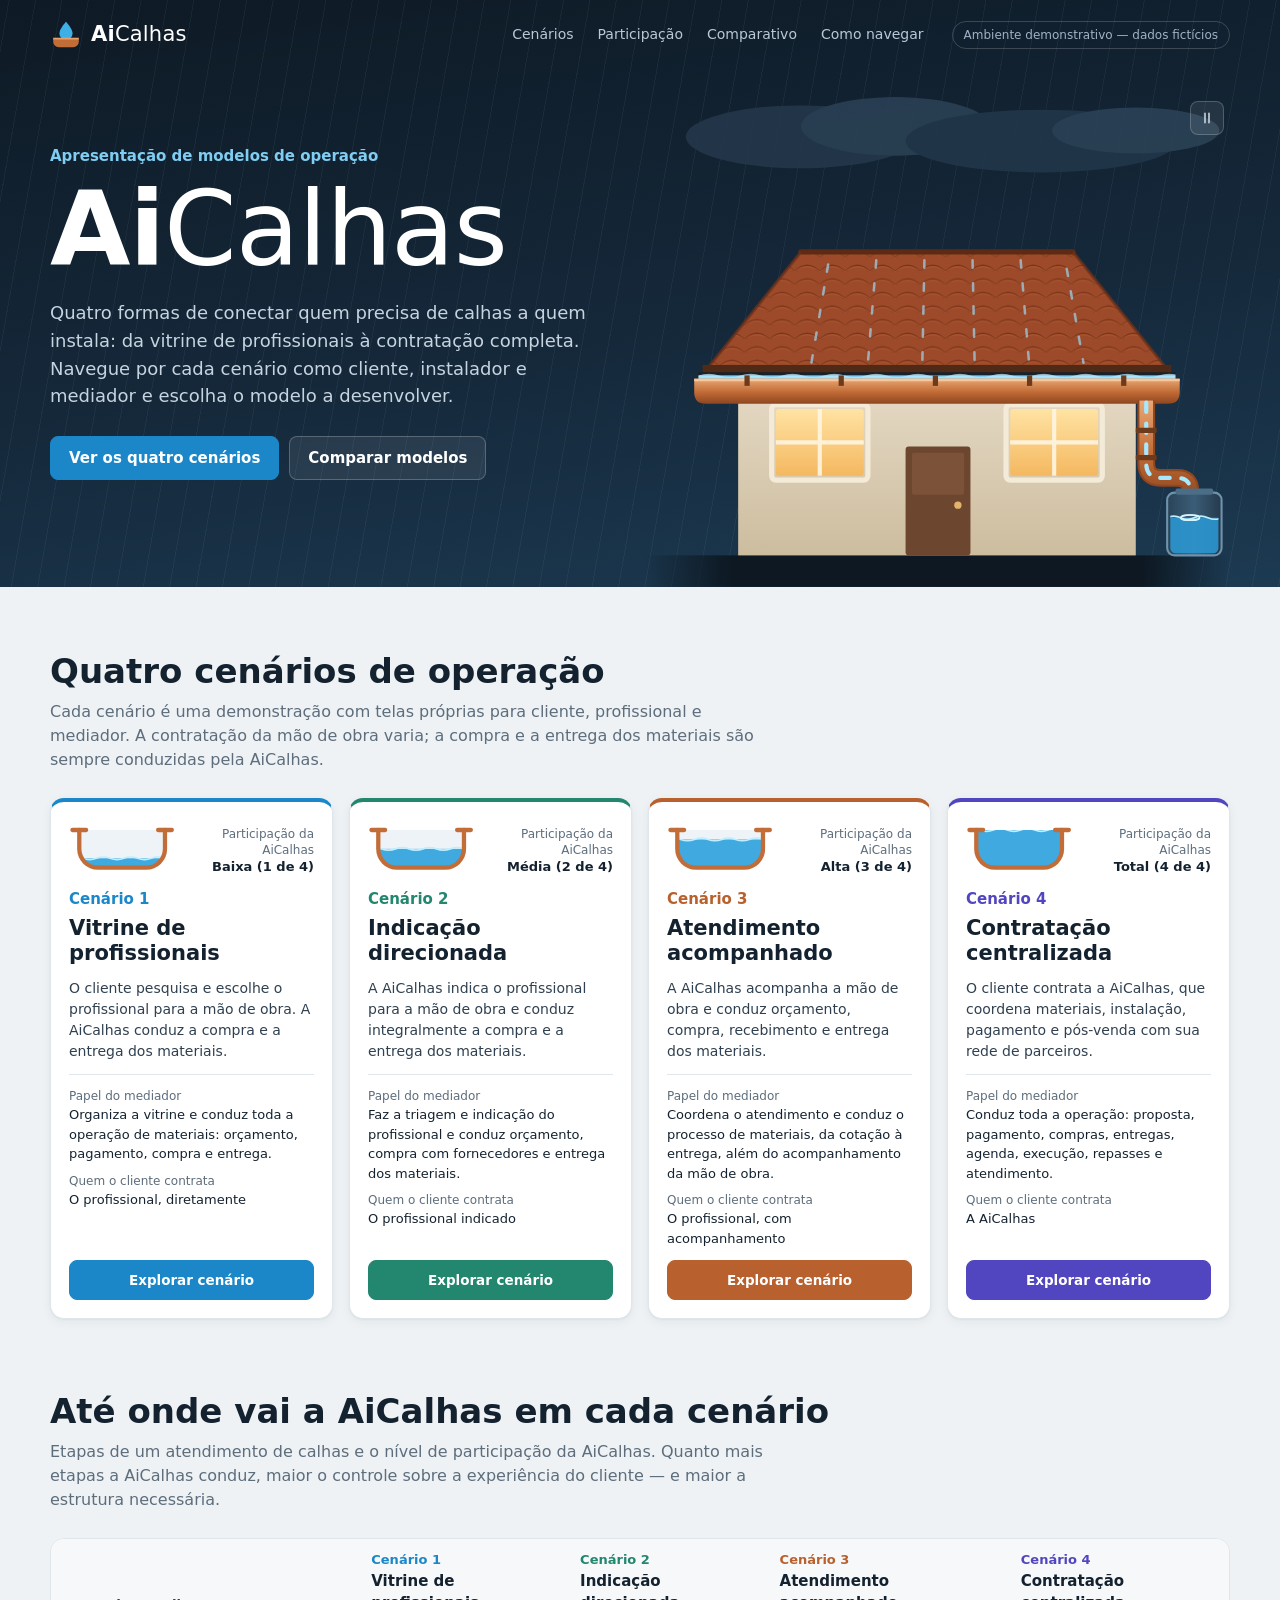
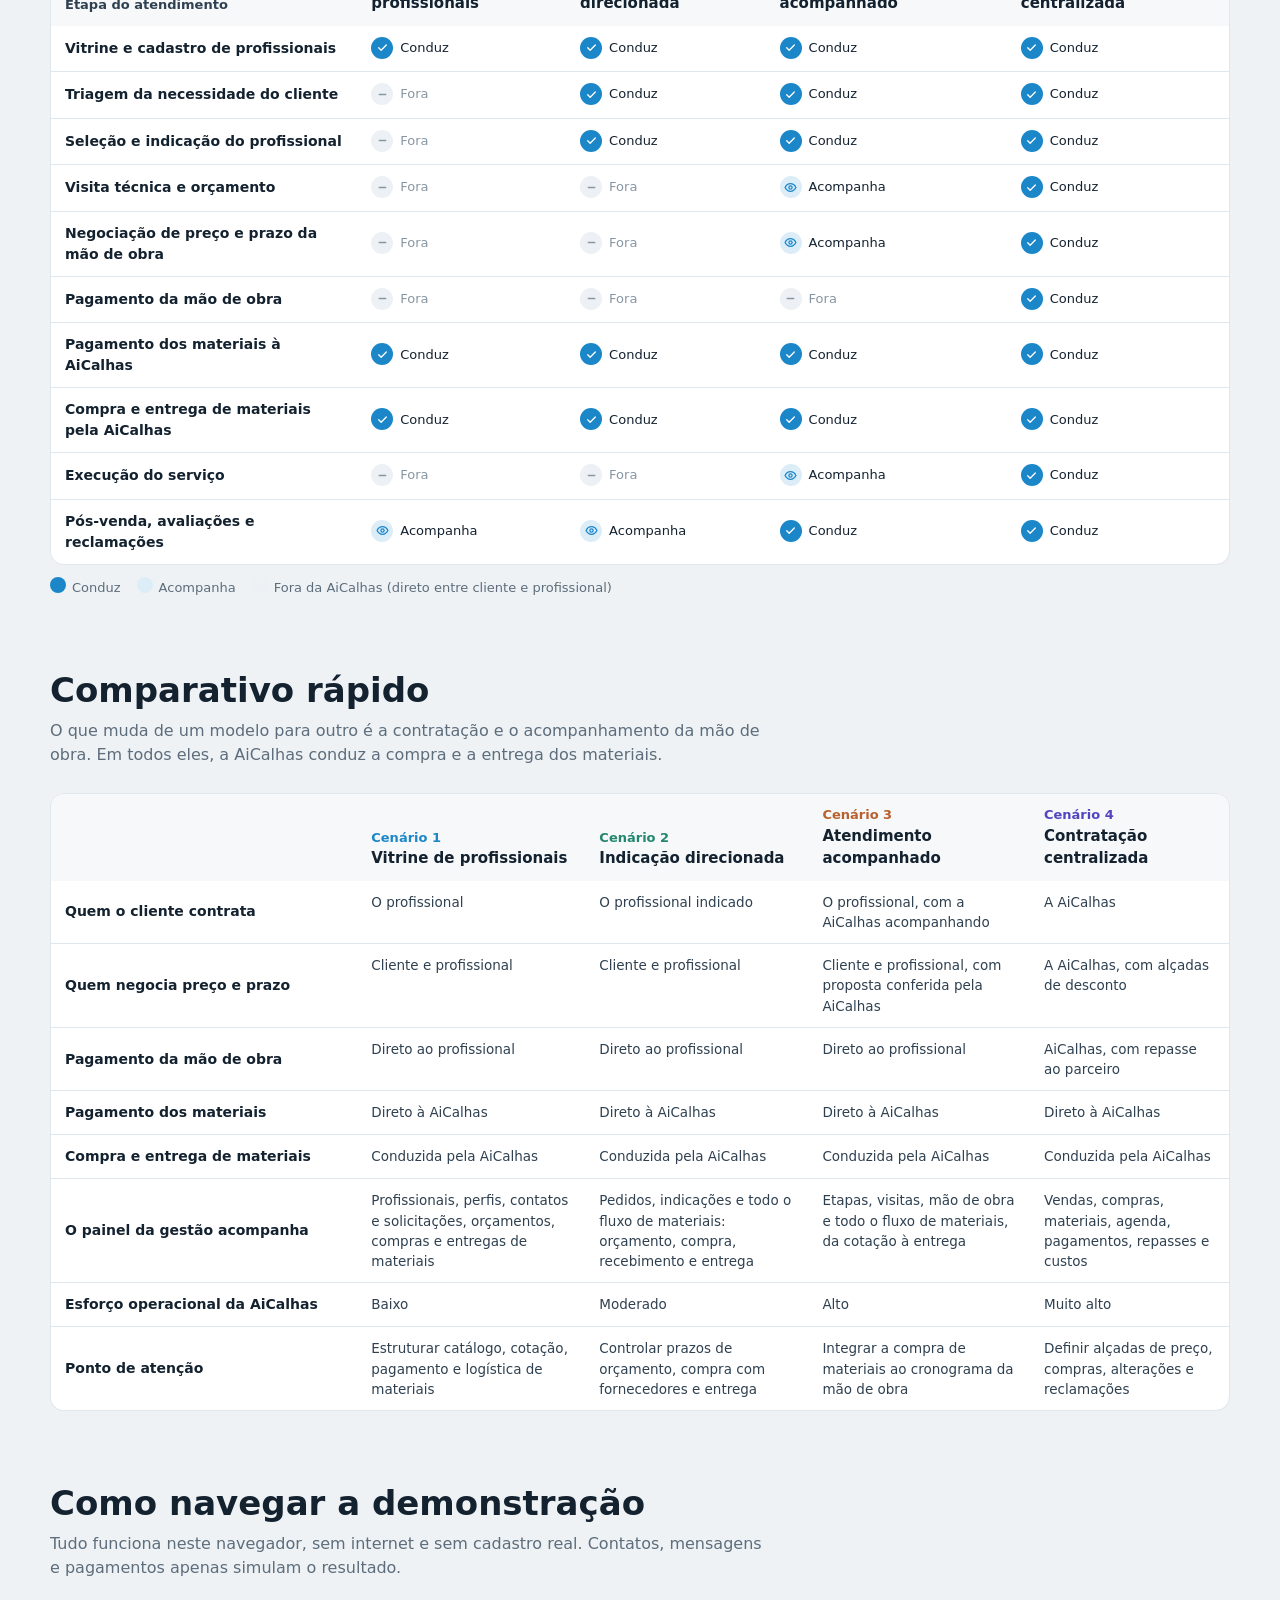
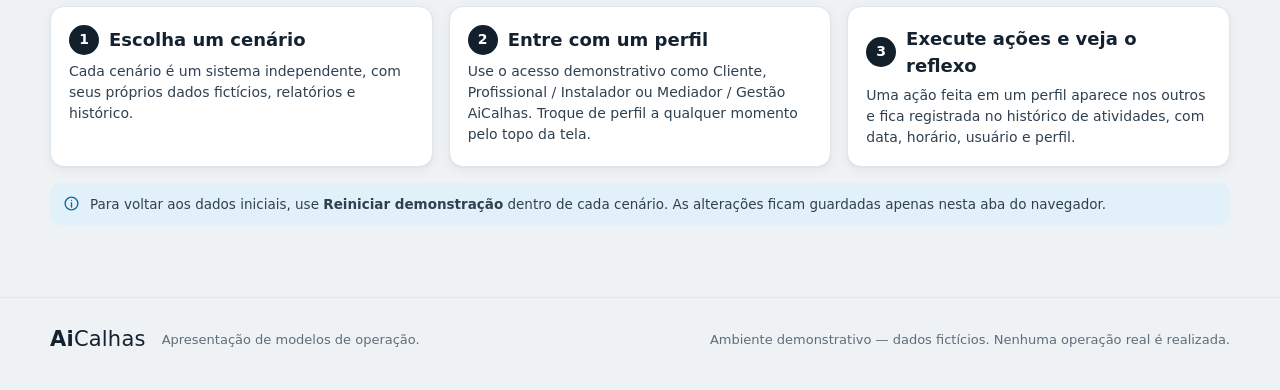
==== commit d92e318a: "Atualiza cache da matriz de participação" ====
--- a/index.html
+++ b/index.html
@@ -268,7 +268,7 @@
   <div class="wrap"><span class="logo"><b>Ai<span>Calhas</span></b></span><span>Apresentação de modelos de operação.</span><span class="spacer"></span><span>Ambiente demonstrativo — dados fictícios. Nenhuma operação real é realizada.</span></div>
 </footer>
 
-<script src="assets/aicalhas-core.js"></script>
+<script src="assets/aicalhas-core.js?v=20261102-2"></script>
 <script>
 (function () {
   'use strict';
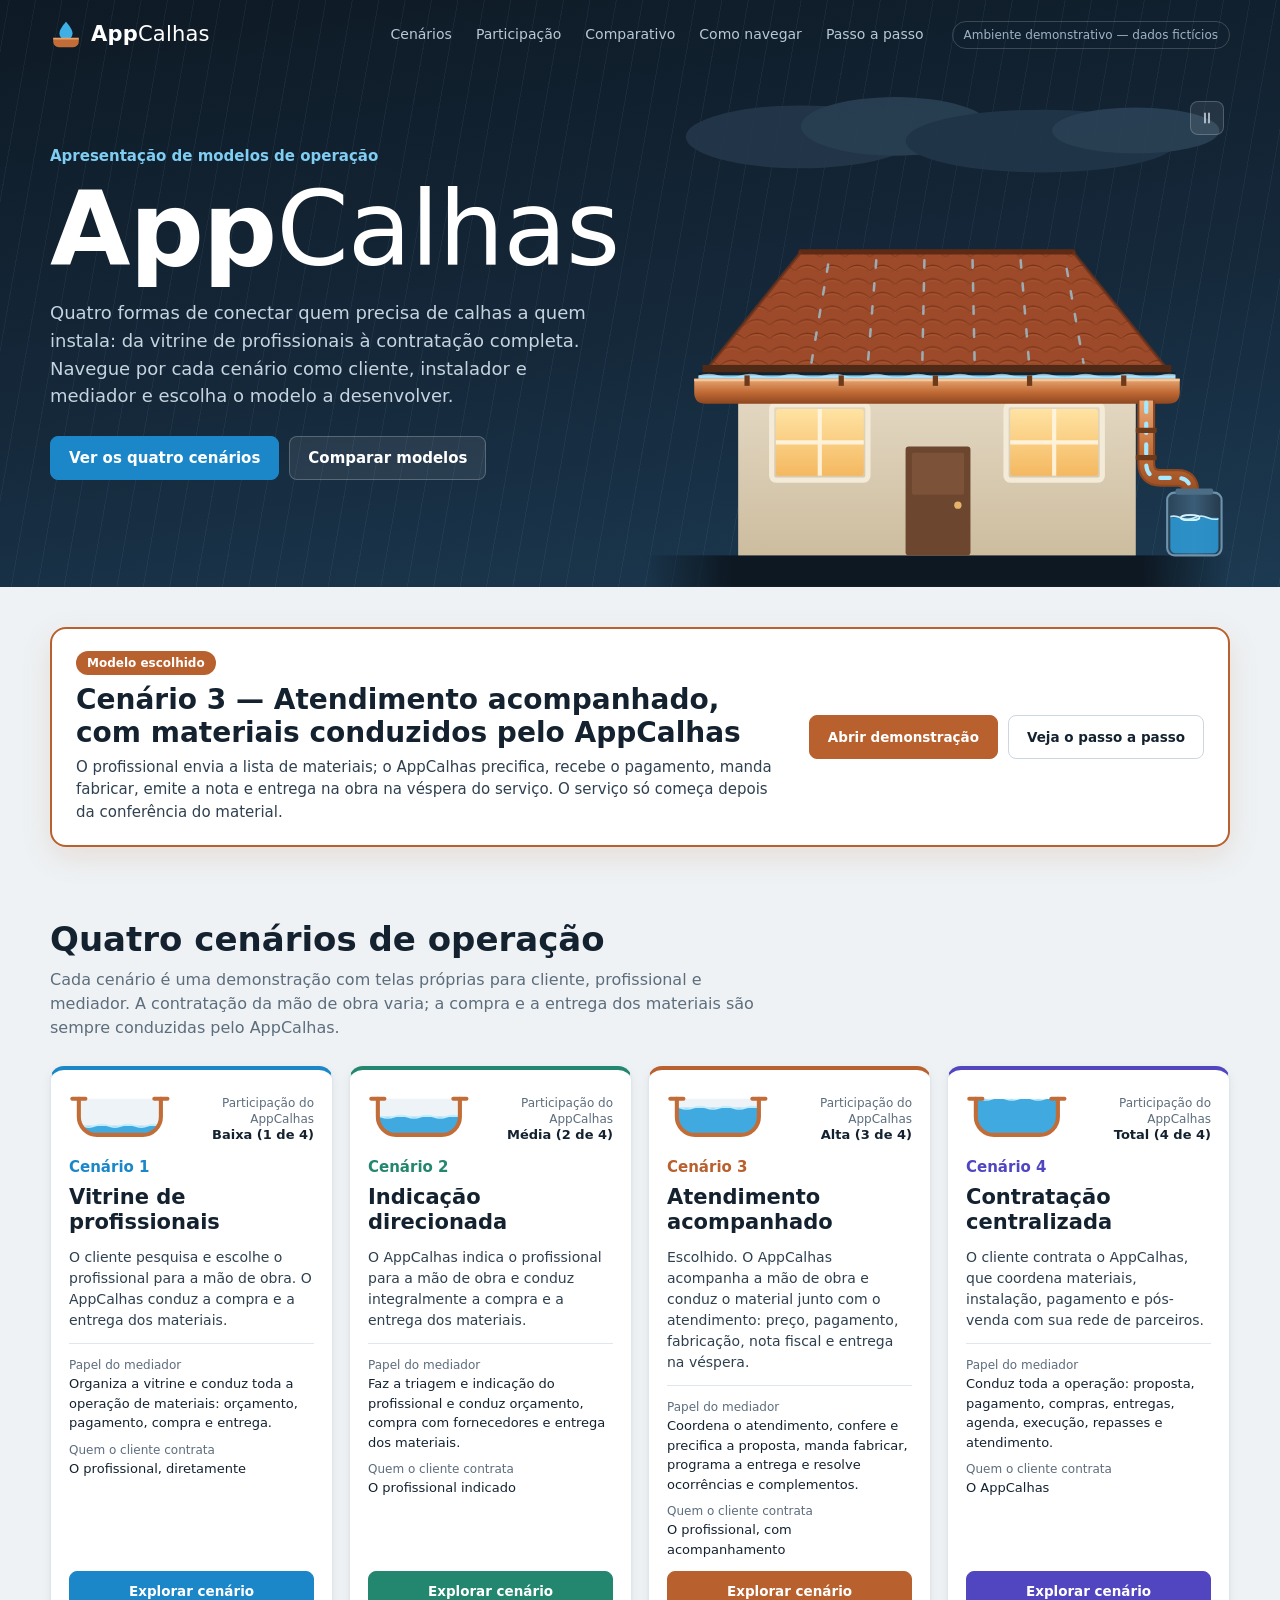
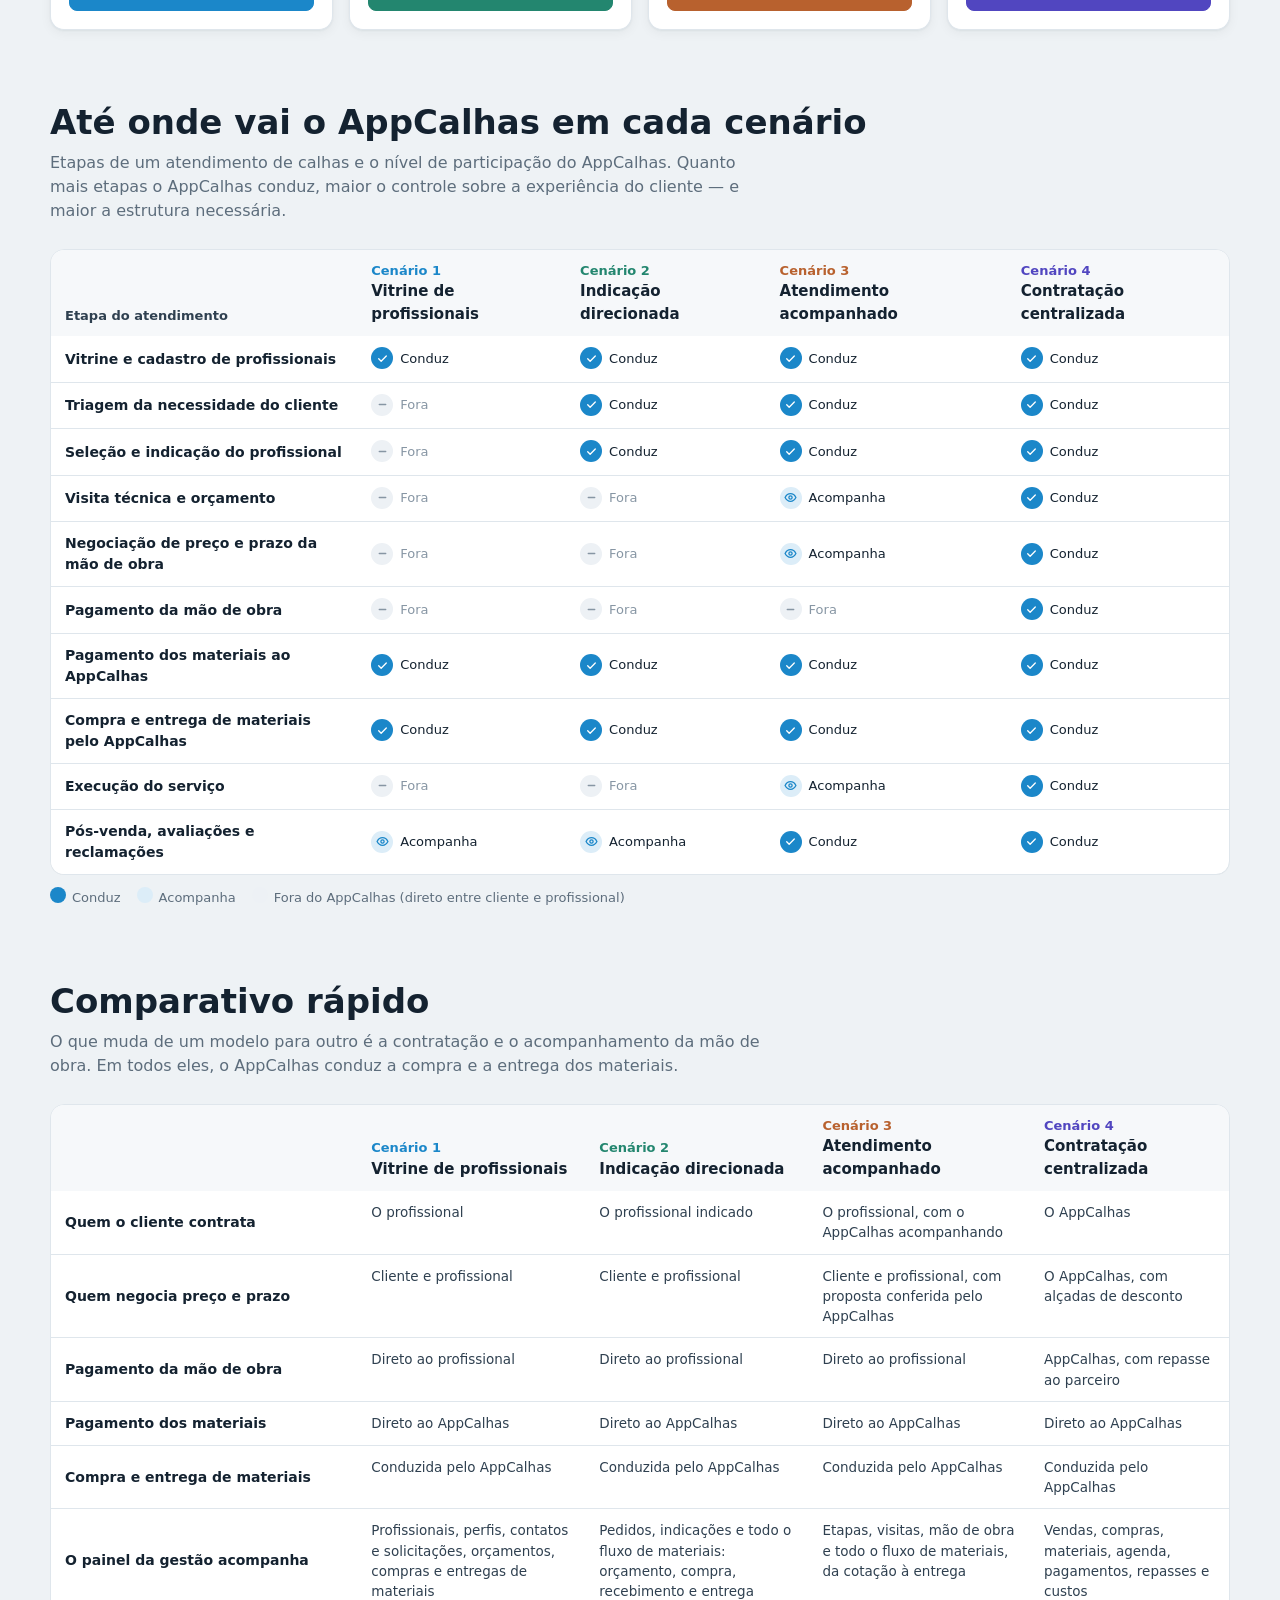
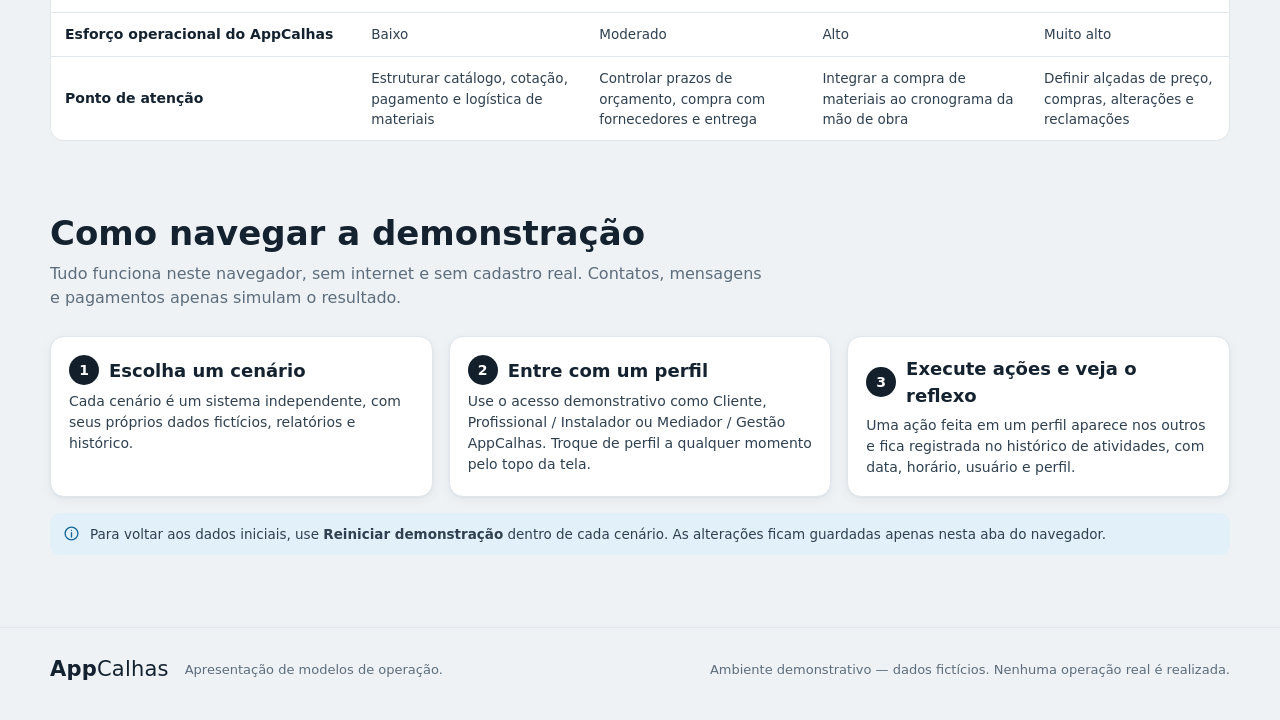
==== commit 649b3fc1: "AppCalhas: Cenário 3 com materiais integrados, passo a passo e publicação na Cloudflare - Renomeia A" ====
--- a/index.html
+++ b/index.html
@@ -3,10 +3,10 @@
 <head>
 <meta charset="utf-8">
 <meta name="viewport" content="width=device-width, initial-scale=1">
-<title>AiCalhas · Modelos de operação</title>
-<meta name="description" content="Apresentação interativa da AiCalhas: quatro possibilidades de funcionamento da plataforma. Ambiente demonstrativo com dados fictícios.">
+<title>AppCalhas · Modelos de operação</title>
+<meta name="description" content="Apresentação interativa do AppCalhas: quatro possibilidades de funcionamento da plataforma. Ambiente demonstrativo com dados fictícios.">
 <link rel="icon" href="data:image/svg+xml,%3Csvg xmlns='http://www.w3.org/2000/svg' viewBox='0 0 40 40'%3E%3Cpath d='M20 3.5s8.2 8.8 8.2 14.5a8.2 8.2 0 0 1-16.4 0C11.8 12.3 20 3.5 20 3.5z' fill='%233fb0e6'/%3E%3Cpath d='M4 24.5h32v3.8a7 7 0 0 1-7 7H11a7 7 0 0 1-7-7z' fill='%23c26d38'/%3E%3C/svg%3E">
-<link rel="stylesheet" href="assets/aicalhas.css">
+<link rel="stylesheet" href="assets/appcalhas.css?v=20261102-3">
 <style>
   /* ---------- Capa ---------- */
   body.page-cover { background: var(--bg); }
@@ -93,6 +93,14 @@
   .step b { display: flex; align-items: center; gap: 10px; font-family: var(--font-d); font-size: 18px; font-weight: 600; margin-bottom: 6px; }
   .step b::before { counter-increment: s; content: counter(s); width: 30px; height: 30px; border-radius: 50%; background: var(--storm); color: #fff; display: grid; place-items: center; font-size: 14px; }
   .step p { margin: 0; color: var(--ink-2); }
+  .pick { display: flex; gap: 24px; align-items: center; justify-content: space-between; flex-wrap: wrap; background: #fff; border: 2px solid #b8612e; border-radius: 16px; padding: 22px 24px; box-shadow: 0 10px 30px rgba(184, 97, 46, .14); }
+  .pick > div:first-child { flex: 1 1 520px; }
+  .pick h2 { font-size: clamp(22px, 2.6vw, 28px); margin: 8px 0 6px; }
+  .pick p { margin: 0; color: var(--ink-2); font-size: 15px; max-width: 760px; }
+  .pick-tag { display: inline-block; font-size: 12px; font-weight: 700; color: #fff; background: #b8612e; border-radius: 999px; padding: 3px 11px; }
+  .pick-cta { display: flex; gap: 10px; flex-wrap: wrap; }
+  .pick-cta .btn { min-height: 44px; padding: 0 18px; text-decoration: none; }
+  .pick-cta .btn.p { --acc: #b8612e; --acc-ink: #8e4720; }
   .cv-foot { margin-top: 64px; padding: 26px 0 34px; border-top: 1px solid var(--line); color: var(--muted); font-size: 13px; }
   .cv-foot .wrap { display: flex; gap: 16px; align-items: center; flex-wrap: wrap; }
   .tw-mx { overflow-x: auto; border-radius: 14px; }
@@ -145,14 +153,14 @@
 <header class="hero" id="hero">
   <div class="wrap">
     <div class="cv-top">
-      <span class="logo light"><svg viewBox="0 0 40 40" width="32" height="32" aria-hidden="true"><path d="M20 3.5s8.2 8.8 8.2 14.5a8.2 8.2 0 0 1-16.4 0C11.8 12.3 20 3.5 20 3.5z" fill="#3fb0e6"/><path d="M4 24.5h32v3.8a7 7 0 0 1-7 7H11a7 7 0 0 1-7-7z" fill="#c26d38"/><path d="M4 24.5h32" stroke="#e8a06a" stroke-width="2.2"/></svg><b>Ai<span>Calhas</span></b></span>
-      <nav aria-label="Seções"><a href="#cenarios">Cenários</a><a href="#participacao">Participação</a><a href="#comparativo">Comparativo</a><a href="#navegar">Como navegar</a></nav>
+      <span class="logo light"><svg viewBox="0 0 40 40" width="32" height="32" aria-hidden="true"><path d="M20 3.5s8.2 8.8 8.2 14.5a8.2 8.2 0 0 1-16.4 0C11.8 12.3 20 3.5 20 3.5z" fill="#3fb0e6"/><path d="M4 24.5h32v3.8a7 7 0 0 1-7 7H11a7 7 0 0 1-7-7z" fill="#c26d38"/><path d="M4 24.5h32" stroke="#e8a06a" stroke-width="2.2"/></svg><b>App<span>Calhas</span></b></span>
+      <nav aria-label="Seções"><a href="#cenarios">Cenários</a><a href="#participacao">Participação</a><a href="#comparativo">Comparativo</a><a href="#navegar">Como navegar</a><a href="passo-a-passo.html">Passo a passo</a></nav>
       <span class="chip-demo">Ambiente demonstrativo — dados fictícios</span>
     </div>
     <div class="hero-in">
       <div class="hero-txt">
         <p class="kicker">Apresentação de modelos de operação</p>
-        <h1>Ai<span>Calhas</span></h1>
+        <h1>App<span>Calhas</span></h1>
         <p class="lead">Quatro formas de conectar quem precisa de calhas a quem instala: da vitrine de profissionais à contratação completa. Navegue por cada cenário como cliente, instalador e mediador e escolha o modelo a desenvolver.</p>
         <div class="cta"><a class="btn p" href="#cenarios">Ver os quatro cenários</a><a class="btn light" href="#comparativo">Comparar modelos</a></div>
       </div>
@@ -224,27 +232,40 @@
 </header>
 
 <main>
+  <section class="sec" id="escolhido" style="padding-top:40px">
+    <div class="wrap">
+      <div class="pick">
+        <div>
+          <span class="pick-tag">Modelo escolhido</span>
+          <h2>Cenário 3 — Atendimento acompanhado, com materiais conduzidos pelo AppCalhas</h2>
+          <p>O profissional envia a lista de materiais; o AppCalhas precifica, recebe o pagamento, manda fabricar, emite a nota e entrega na obra na véspera do serviço. O serviço só começa depois da conferência do material.</p>
+        </div>
+        <div class="pick-cta"><a class="btn p" href="cenario-3.html">Abrir demonstração</a><a class="btn" href="passo-a-passo.html">Veja o passo a passo</a></div>
+      </div>
+    </div>
+  </section>
+
   <section class="sec" id="cenarios">
     <div class="wrap">
       <h2>Quatro cenários de operação</h2>
-      <p class="sub">Cada cenário é uma demonstração com telas próprias para cliente, profissional e mediador. A contratação da mão de obra varia; a compra e a entrega dos materiais são sempre conduzidas pela AiCalhas.</p>
+      <p class="sub">Cada cenário é uma demonstração com telas próprias para cliente, profissional e mediador. A contratação da mão de obra varia; a compra e a entrega dos materiais são sempre conduzidas pelo AppCalhas.</p>
       <div class="cards4" id="cards"></div>
     </div>
   </section>
 
   <section class="sec" id="participacao">
     <div class="wrap">
-      <h2>Até onde vai a AiCalhas em cada cenário</h2>
-      <p class="sub">Etapas de um atendimento de calhas e o nível de participação da AiCalhas. Quanto mais etapas a AiCalhas conduz, maior o controle sobre a experiência do cliente — e maior a estrutura necessária.</p>
+      <h2>Até onde vai o AppCalhas em cada cenário</h2>
+      <p class="sub">Etapas de um atendimento de calhas e o nível de participação do AppCalhas. Quanto mais etapas o AppCalhas conduz, maior o controle sobre a experiência do cliente — e maior a estrutura necessária.</p>
       <div class="tw-mx"><table class="mx" id="matrix"></table></div>
-      <div class="legend"><span><i class="cell v2"><span class="d" style="width:16px;height:16px;background:var(--rain);border-radius:50%"></span></i>Conduz</span><span><i class="cell v1"><span class="d" style="width:16px;height:16px;background:var(--rain-l);border-radius:50%"></span></i>Acompanha</span><span><i class="cell v0"><span class="d" style="width:16px;height:16px;background:var(--neu-bg);border-radius:50%"></span></i>Fora da AiCalhas (direto entre cliente e profissional)</span></div>
+      <div class="legend"><span><i class="cell v2"><span class="d" style="width:16px;height:16px;background:var(--rain);border-radius:50%"></span></i>Conduz</span><span><i class="cell v1"><span class="d" style="width:16px;height:16px;background:var(--rain-l);border-radius:50%"></span></i>Acompanha</span><span><i class="cell v0"><span class="d" style="width:16px;height:16px;background:var(--neu-bg);border-radius:50%"></span></i>Fora do AppCalhas (direto entre cliente e profissional)</span></div>
     </div>
   </section>
 
   <section class="sec" id="comparativo">
     <div class="wrap">
       <h2>Comparativo rápido</h2>
-      <p class="sub">O que muda de um modelo para outro é a contratação e o acompanhamento da mão de obra. Em todos eles, a AiCalhas conduz a compra e a entrega dos materiais.</p>
+      <p class="sub">O que muda de um modelo para outro é a contratação e o acompanhamento da mão de obra. Em todos eles, o AppCalhas conduz a compra e a entrega dos materiais.</p>
       <div class="tw-mx"><table class="mx cmp" id="cmp"></table></div>
     </div>
   </section>
@@ -255,7 +276,7 @@
       <p class="sub">Tudo funciona neste navegador, sem internet e sem cadastro real. Contatos, mensagens e pagamentos apenas simulam o resultado.</p>
       <div class="steps">
         <div class="step"><b>Escolha um cenário</b><p>Cada cenário é um sistema independente, com seus próprios dados fictícios, relatórios e histórico.</p></div>
-        <div class="step"><b>Entre com um perfil</b><p>Use o acesso demonstrativo como Cliente, Profissional / Instalador ou Mediador / Gestão AiCalhas. Troque de perfil a qualquer momento pelo topo da tela.</p></div>
+        <div class="step"><b>Entre com um perfil</b><p>Use o acesso demonstrativo como Cliente, Profissional / Instalador ou Mediador / Gestão AppCalhas. Troque de perfil a qualquer momento pelo topo da tela.</p></div>
         <div class="step"><b>Execute ações e veja o reflexo</b><p>Uma ação feita em um perfil aparece nos outros e fica registrada no histórico de atividades, com data, horário, usuário e perfil.</p></div>
       </div>
       <div class="mt"></div>
@@ -265,27 +286,27 @@
 </main>
 
 <footer class="cv-foot">
-  <div class="wrap"><span class="logo"><b>Ai<span>Calhas</span></b></span><span>Apresentação de modelos de operação.</span><span class="spacer"></span><span>Ambiente demonstrativo — dados fictícios. Nenhuma operação real é realizada.</span></div>
+  <div class="wrap"><span class="logo"><b>App<span>Calhas</span></b></span><span>Apresentação de modelos de operação.</span><span class="spacer"></span><span>Ambiente demonstrativo — dados fictícios. Nenhuma operação real é realizada.</span></div>
 </footer>
 
-<script src="assets/aicalhas-core.js?v=20261102-2"></script>
+<script src="assets/appcalhas-core.js?v=20261102-3"></script>
 <script>
 (function () {
   'use strict';
-  var A = window.AiC;
+  var A = window.AppC;
   var SC = [
     { n: 1, t: 'Vitrine de profissionais', f: 'cenario-1.html', c: '#1b87c9', lv: 1, nivel: 'Baixa',
-      d: 'O cliente pesquisa e escolhe o profissional para a mão de obra. A AiCalhas conduz a compra e a entrega dos materiais.',
+      d: 'O cliente pesquisa e escolhe o profissional para a mão de obra. O AppCalhas conduz a compra e a entrega dos materiais.',
       m: 'Organiza a vitrine e conduz toda a operação de materiais: orçamento, pagamento, compra e entrega.', k: 'O profissional, diretamente' },
     { n: 2, t: 'Indicação direcionada', f: 'cenario-2.html', c: '#23866f', lv: 2, nivel: 'Média',
-      d: 'A AiCalhas indica o profissional para a mão de obra e conduz integralmente a compra e a entrega dos materiais.',
+      d: 'O AppCalhas indica o profissional para a mão de obra e conduz integralmente a compra e a entrega dos materiais.',
       m: 'Faz a triagem e indicação do profissional e conduz orçamento, compra com fornecedores e entrega dos materiais.', k: 'O profissional indicado' },
     { n: 3, t: 'Atendimento acompanhado', f: 'cenario-3.html', c: '#b8612e', lv: 3, nivel: 'Alta',
-      d: 'A AiCalhas acompanha a mão de obra e conduz orçamento, compra, recebimento e entrega dos materiais.',
-      m: 'Coordena o atendimento e conduz o processo de materiais, da cotação à entrega, além do acompanhamento da mão de obra.', k: 'O profissional, com acompanhamento' },
+      d: 'Escolhido. O AppCalhas acompanha a mão de obra e conduz o material junto com o atendimento: preço, pagamento, fabricação, nota fiscal e entrega na véspera.',
+      m: 'Coordena o atendimento, confere e precifica a proposta, manda fabricar, programa a entrega e resolve ocorrências e complementos.', k: 'O profissional, com acompanhamento' },
     { n: 4, t: 'Contratação centralizada', f: 'cenario-4.html', c: '#5146c0', lv: 4, nivel: 'Total',
-      d: 'O cliente contrata a AiCalhas, que coordena materiais, instalação, pagamento e pós-venda com sua rede de parceiros.',
-      m: 'Conduz toda a operação: proposta, pagamento, compras, entregas, agenda, execução, repasses e atendimento.', k: 'A AiCalhas' },
+      d: 'O cliente contrata o AppCalhas, que coordena materiais, instalação, pagamento e pós-venda com sua rede de parceiros.',
+      m: 'Conduz toda a operação: proposta, pagamento, compras, entregas, agenda, execução, repasses e atendimento.', k: 'O AppCalhas' },
   ];
   function gutter(n, lv, c) {
     var top = 8, bot = 52, h = (bot - top) * lv / 4, y = bot - h;
@@ -295,7 +316,7 @@
       '<path d="M12 8 V30 A22 22 0 0 0 34 52 H90 A22 22 0 0 0 112 30 V8" fill="none" stroke="#c26d38" stroke-width="5" stroke-linecap="round"/><path d="M4 8 H20 M104 8 H120" stroke="#c26d38" stroke-width="5" stroke-linecap="round"/></svg>';
   }
   document.getElementById('cards').innerHTML = SC.map(function (s) {
-    return '<article class="sc-card" style="--c:' + s.c + '"><div class="lv-row">' + gutter(s.n, s.lv, s.c) + '<small>Participação da AiCalhas<b>' + s.nivel + ' (' + s.lv + ' de 4)</b></small></div>' +
+    return '<article class="sc-card" style="--c:' + s.c + '"><div class="lv-row">' + gutter(s.n, s.lv, s.c) + '<small>Participação do AppCalhas<b>' + s.nivel + ' (' + s.lv + ' de 4)</b></small></div>' +
       '<span class="sc-num">Cenário ' + s.n + '</span><h3>' + s.t + '</h3><p>' + s.d + '</p>' +
       '<dl><div><dt>Papel do mediador</dt><dd>' + s.m + '</dd></div><div><dt>Quem o cliente contrata</dt><dd>' + s.k + '</dd></div></dl>' +
       '<a class="btn" href="' + s.f + '">Explorar cenário</a></article>';
@@ -308,13 +329,13 @@
   document.getElementById('matrix').innerHTML = mx;
 
   var CMP = [
-    ['Quem o cliente contrata', 'O profissional', 'O profissional indicado', 'O profissional, com a AiCalhas acompanhando', 'A AiCalhas'],
-    ['Quem negocia preço e prazo', 'Cliente e profissional', 'Cliente e profissional', 'Cliente e profissional, com proposta conferida pela AiCalhas', 'A AiCalhas, com alçadas de desconto'],
-    ['Pagamento da mão de obra', 'Direto ao profissional', 'Direto ao profissional', 'Direto ao profissional', 'AiCalhas, com repasse ao parceiro'],
-    ['Pagamento dos materiais', 'Direto à AiCalhas', 'Direto à AiCalhas', 'Direto à AiCalhas', 'Direto à AiCalhas'],
-    ['Compra e entrega de materiais', 'Conduzida pela AiCalhas', 'Conduzida pela AiCalhas', 'Conduzida pela AiCalhas', 'Conduzida pela AiCalhas'],
+    ['Quem o cliente contrata', 'O profissional', 'O profissional indicado', 'O profissional, com o AppCalhas acompanhando', 'O AppCalhas'],
+    ['Quem negocia preço e prazo', 'Cliente e profissional', 'Cliente e profissional', 'Cliente e profissional, com proposta conferida pelo AppCalhas', 'O AppCalhas, com alçadas de desconto'],
+    ['Pagamento da mão de obra', 'Direto ao profissional', 'Direto ao profissional', 'Direto ao profissional', 'AppCalhas, com repasse ao parceiro'],
+    ['Pagamento dos materiais', 'Direto ao AppCalhas', 'Direto ao AppCalhas', 'Direto ao AppCalhas', 'Direto ao AppCalhas'],
+    ['Compra e entrega de materiais', 'Conduzida pelo AppCalhas', 'Conduzida pelo AppCalhas', 'Conduzida pelo AppCalhas', 'Conduzida pelo AppCalhas'],
     ['O painel da gestão acompanha', 'Profissionais, perfis, contatos e solicitações, orçamentos, compras e entregas de materiais', 'Pedidos, indicações e todo o fluxo de materiais: orçamento, compra, recebimento e entrega', 'Etapas, visitas, mão de obra e todo o fluxo de materiais, da cotação à entrega', 'Vendas, compras, materiais, agenda, pagamentos, repasses e custos'],
-    ['Esforço operacional da AiCalhas', 'Baixo', 'Moderado', 'Alto', 'Muito alto'],
+    ['Esforço operacional do AppCalhas', 'Baixo', 'Moderado', 'Alto', 'Muito alto'],
     ['Ponto de atenção', 'Estruturar catálogo, cotação, pagamento e logística de materiais', 'Controlar prazos de orçamento, compra com fornecedores e entrega', 'Integrar a compra de materiais ao cronograma da mão de obra', 'Definir alçadas de preço, compras, alterações e reclamações'],
   ];
   document.getElementById('cmp').innerHTML = '<thead><tr><th></th>' + SC.map(function (s) { return '<th><span style="color:' + s.c + '">Cenário ' + s.n + '</span><b>' + s.t + '</b></th>'; }).join('') + '</tr></thead><tbody>' + CMP.map(function (r) { return '<tr><th>' + r[0] + '</th>' + r.slice(1).map(function (c) { return '<td>' + c + '</td>'; }).join('') + '</tr>'; }).join('') + '</tbody>';
--- a/assets/appcalhas.css
+++ b/assets/appcalhas.css
@@ -0,0 +1,588 @@
+/* =====================================================================
+   AppCalhas — estilos compartilhados da demonstração
+   Paleta inspirada nos materiais de calhas: água da chuva, aço
+   galvanizado, cobre e pátina. Sem fontes externas (funciona offline).
+   ===================================================================== */
+:root {
+  --storm: #13202c;
+  --storm-2: #1b2c3b;
+  --ink: #142230;
+  --ink-2: #2f4050;
+  --muted: #5d6d7c;
+  --faint: #8796a4;
+  --line: #dfe6ec;
+  --line-2: #cdd7e0;
+  --bg: #eef2f5;
+  --surface: #ffffff;
+  --surface-2: #f6f8fa;
+  --rain: #1b87c9;
+  --rain-l: #dcedf8;
+  --copper: #b8612e;
+  --steel: #8e9ba7;
+  --ok: #17723f;   --ok-bg: #e3f3e9;
+  --warn: #9a5a06; --warn-bg: #fcf0d9;
+  --bad: #b42323;  --bad-bg: #fbe7e7;
+  --info: #1f56c4; --info-bg: #e6eefc;
+  --neu: #46576a;  --neu-bg: #edf1f5;
+  --acc: #1b87c9; --acc-ink: #13679b; --acc-soft: #e2f0f9;
+  --r: 12px; --r-sm: 8px;
+  --sh: 0 1px 2px rgba(19, 32, 44, .05), 0 3px 12px rgba(19, 32, 44, .05);
+  --sh-lg: 0 24px 60px rgba(19, 32, 44, .28);
+  --font: "Segoe UI Variable Text", "Segoe UI", system-ui, -apple-system, "Helvetica Neue", Roboto, Arial, sans-serif;
+  --font-d: "Bahnschrift", "DIN Alternate", "Roboto Condensed", "Arial Narrow", sans-serif-condensed, "Segoe UI", system-ui, sans-serif;
+  --side: 260px;
+}
+/* Acento de cada cenário */
+body.sc-1 { --acc: #1b87c9; --acc-ink: #13679b; --acc-soft: #e2f0f9; }
+body.sc-2 { --acc: #23866f; --acc-ink: #186553; --acc-soft: #e0f2ec; }
+body.sc-3 { --acc: #b8612e; --acc-ink: #8e4720; --acc-soft: #f8eadf; }
+body.sc-4 { --acc: #5146c0; --acc-ink: #3f3599; --acc-soft: #ebe9fb; }
+
+* { box-sizing: border-box; }
+html { -webkit-text-size-adjust: 100%; }
+body { margin: 0; font-family: var(--font); color: var(--ink); background: var(--bg); font-size: 14px; line-height: 1.5; }
+body.noscroll { overflow: hidden; }
+button, input, select, textarea { font: inherit; color: inherit; }
+h1, h2, h3, h4 { font-family: var(--font-d); line-height: 1.2; letter-spacing: 0; font-weight: 600; }
+a { color: var(--acc-ink); }
+p { margin: 0 0 10px; }
+.i { flex: none; vertical-align: middle; }
+.muted { color: var(--muted); }
+.small { font-size: 12.5px; }
+.nowrap { white-space: nowrap; }
+.r { text-align: right; }
+.num { font-variant-numeric: tabular-nums; }
+:focus-visible { outline: 2px solid var(--acc); outline-offset: 2px; }
+[hidden] { display: none !important; }
+
+/* ---------- Marca ---------- */
+.logo { display: inline-flex; align-items: center; gap: 9px; text-decoration: none; color: var(--ink); }
+.logo b { font-family: var(--font-d); font-size: 21px; font-weight: 700; letter-spacing: .01em; }
+.logo b span { font-weight: 400; }
+.logo.light { color: #fff; }
+
+/* ---------- Estrutura do sistema ---------- */
+.side { position: fixed; inset: 0 auto 0 0; width: var(--side); background: var(--storm); color: #c9d5e0; display: flex; flex-direction: column; z-index: 50; }
+.side-head { padding: 18px 18px 10px; }
+.side-sc { margin: 4px 14px 8px; padding: 10px 12px; border-radius: 10px; background: rgba(255, 255, 255, .05); border-left: 3px solid var(--acc); font-size: 12px; color: #9fb0c0; }
+.side-sc b { display: block; color: #fff; font-family: var(--font-d); font-size: 15px; font-weight: 600; }
+.nav { flex: 1; overflow: auto; padding: 4px 10px 10px; }
+.nav-sec { font-size: 11.5px; color: #7d90a3; padding: 14px 10px 5px; font-weight: 600; }
+.nav button { width: 100%; display: flex; align-items: center; gap: 10px; padding: 8px 10px; border: 0; background: none; border-radius: 8px; color: #c9d5e0; font-size: 14px; cursor: pointer; text-align: left; position: relative; }
+.nav button:hover { background: rgba(255, 255, 255, .06); color: #fff; }
+.nav button.on { background: rgba(255, 255, 255, .1); color: #fff; }
+.nav button.on::before { content: ""; position: absolute; left: -10px; top: 7px; bottom: 7px; width: 3px; border-radius: 0 3px 3px 0; background: var(--acc); }
+.nav .cnt { margin-left: auto; background: var(--acc); color: #fff; font-size: 11px; font-weight: 700; padding: 0 7px; border-radius: 999px; line-height: 18px; }
+.side-foot { padding: 10px 12px 14px; border-top: 1px solid rgba(255, 255, 255, .08); display: grid; gap: 2px; }
+.sbtn { display: flex; align-items: center; gap: 9px; padding: 7px 8px; border: 0; background: none; color: #b4c2cf; border-radius: 7px; cursor: pointer; font-size: 13px; text-decoration: none; text-align: left; }
+.sbtn:hover { background: rgba(255, 255, 255, .06); color: #fff; }
+.demo-tag { font-size: 11.5px; color: #7d90a3; padding: 8px 8px 0; }
+.demo-tag.dark { color: var(--faint); text-align: center; padding-top: 14px; }
+
+.main { margin-left: var(--side); min-height: 100vh; display: flex; flex-direction: column; }
+.top { position: sticky; top: 0; z-index: 30; display: flex; align-items: center; gap: 12px; height: 62px; padding: 0 22px; background: rgba(255, 255, 255, .94); backdrop-filter: blur(8px); border-bottom: 1px solid var(--line); }
+.hamb { display: none; }
+.top-t { display: flex; flex-direction: column; min-width: 0; flex: 1; }
+.top-t span { font-size: 12px; color: var(--muted); white-space: nowrap; overflow: hidden; text-overflow: ellipsis; }
+.top-t b { font-family: var(--font-d); font-size: 17px; font-weight: 600; white-space: nowrap; overflow: hidden; text-overflow: ellipsis; }
+.psw { display: inline-flex; background: var(--surface-2); border: 1px solid var(--line); border-radius: 10px; padding: 3px; gap: 2px; }
+.psw button { display: inline-flex; align-items: center; gap: 6px; border: 0; background: none; padding: 6px 11px; border-radius: 7px; cursor: pointer; font-size: 13px; font-weight: 600; color: var(--muted); }
+.psw button:hover { color: var(--ink); }
+.psw button.on { background: #fff; color: var(--acc-ink); box-shadow: 0 1px 3px rgba(19, 32, 44, .14); }
+.um { position: relative; }
+.um-btn { display: flex; align-items: center; gap: 9px; border: 0; background: none; cursor: pointer; padding: 4px; border-radius: 10px; text-align: left; }
+.um-btn:hover { background: var(--surface-2); }
+.um-n { display: flex; flex-direction: column; line-height: 1.2; }
+.um-n b { font-size: 13px; }
+.um-n small { font-size: 11.5px; color: var(--muted); }
+.um-dd { position: absolute; right: 0; top: calc(100% + 6px); width: 250px; background: #fff; border: 1px solid var(--line); border-radius: 12px; box-shadow: var(--sh-lg); padding: 6px; z-index: 60; }
+.um-h { padding: 8px 10px 10px; border-bottom: 1px solid var(--line); margin-bottom: 4px; display: flex; flex-direction: column; }
+.um-h small { color: var(--muted); }
+.um-dd button, .um-dd a { display: flex; width: 100%; align-items: center; gap: 9px; padding: 8px 10px; border: 0; background: none; border-radius: 8px; cursor: pointer; text-decoration: none; color: var(--ink); font-size: 13.5px; text-align: left; }
+.um-dd button:hover, .um-dd a:hover { background: var(--surface-2); }
+
+.about { margin: 16px 26px 0; border-radius: var(--r); background: #fff; border: 1px solid var(--line); border-left: 4px solid var(--acc); padding: 12px 14px; display: flex; gap: 16px; align-items: center; }
+.about.mini { background: none; border: 0; padding: 0; margin-bottom: -6px; }
+.ab-lv { display: flex; flex-direction: column; gap: 4px; flex: none; }
+.ab-lv small { font-size: 11.5px; color: var(--muted); white-space: nowrap; }
+.ab-t { flex: 1; display: flex; flex-direction: column; font-size: 13.5px; color: var(--ink-2); }
+.ab-t b { color: var(--ink); font-size: 14px; }
+.ab-a { display: flex; gap: 6px; align-items: center; }
+.lnk { border: 0; background: none; color: var(--acc-ink); cursor: pointer; font-weight: 600; display: inline-flex; gap: 6px; align-items: center; padding: 4px 0; font-size: 13px; }
+.content { padding: 20px 26px 34px; width: 100%; max-width: 1360px; flex: 1; }
+.foot { padding: 14px 26px 22px; font-size: 12px; color: var(--faint); border-top: 1px solid var(--line); }
+.scrim { display: none; }
+
+/* ---------- Medidor de participação (seções de calha com água) ---------- */
+.meter { display: inline-flex; gap: 3px; align-items: flex-end; }
+.meter i { width: 17px; height: 9px; border: 1.6px solid var(--steel); border-top: 0; border-radius: 0 0 8px 8px; }
+.meter i.on { background: var(--rain); border-color: var(--rain); }
+.meter.big i { width: 30px; height: 13px; border-width: 2px; border-radius: 0 0 12px 12px; }
+
+/* ---------- Componentes ---------- */
+.ph { display: flex; align-items: flex-end; gap: 14px; flex-wrap: wrap; margin: 4px 0 18px; }
+.ph h1 { font-size: 25px; margin: 0; }
+.ph p { margin: 4px 0 0; color: var(--muted); max-width: 760px; }
+.ph .acts { margin-left: auto; display: flex; gap: 8px; flex-wrap: wrap; }
+.back { display: inline-flex; align-items: center; gap: 6px; border: 0; background: none; color: var(--muted); cursor: pointer; padding: 0; margin-bottom: 8px; font-size: 13px; font-weight: 600; }
+.back:hover { color: var(--acc-ink); }
+
+.card { background: var(--surface); border: 1px solid var(--line); border-radius: var(--r); box-shadow: var(--sh); min-width: 0; }
+.card-h { display: flex; align-items: center; gap: 9px; padding: 13px 16px; border-bottom: 1px solid var(--line); color: var(--ink-2); }
+.card-h h3 { margin: 0; font-size: 16px; color: var(--ink); }
+.card-r { margin-left: auto; display: flex; gap: 6px; align-items: center; }
+.card-b { padding: 16px; }
+.card-b.flush { padding: 0; }
+.card-b.flush > .filters { padding: 12px 14px; border-bottom: 1px solid var(--line); margin: 0; }
+
+.g2, .g3, .g4, .g21, .g12 { display: grid; gap: 16px; }
+.g2 { grid-template-columns: repeat(2, minmax(0, 1fr)); }
+.g3 { grid-template-columns: repeat(3, minmax(0, 1fr)); }
+.g4 { grid-template-columns: repeat(4, minmax(0, 1fr)); }
+.g21 { grid-template-columns: minmax(0, 2fr) minmax(0, 1fr); }
+.g12 { grid-template-columns: minmax(0, 1fr) minmax(0, 2fr); }
+.stack { display: grid; gap: 16px; align-content: start; }
+.mt { margin-top: 16px; }
+.mb16 { margin-bottom: 16px; }
+.row { display: flex; align-items: center; gap: 8px; flex-wrap: wrap; }
+.spacer { flex: 1; }
+
+.kpi { padding: 14px 16px; display: flex; gap: 12px; align-items: flex-start; }
+.kpi .ic { width: 38px; height: 38px; border-radius: 10px; background: var(--acc-soft); color: var(--acc-ink); display: grid; place-items: center; flex: none; }
+.kpi .l { font-size: 12.5px; color: var(--muted); }
+.kpi .v { font-family: var(--font-d); font-size: 25px; font-weight: 600; font-variant-numeric: tabular-nums; line-height: 1.15; }
+.kpi .s { font-size: 12px; color: var(--faint); }
+.kpi.k-warn .ic { background: var(--warn-bg); color: var(--warn); }
+.kpi.k-bad .ic { background: var(--bad-bg); color: var(--bad); }
+.kpi.k-ok .ic { background: var(--ok-bg); color: var(--ok); }
+
+.btn { display: inline-flex; align-items: center; justify-content: center; gap: 7px; min-height: 36px; padding: 0 14px; border-radius: 8px; border: 1px solid var(--line-2); background: #fff; color: var(--ink); font-weight: 600; font-size: 13.5px; cursor: pointer; white-space: nowrap; text-decoration: none; transition: background .12s, border-color .12s; }
+.btn:hover { border-color: var(--steel); background: var(--surface-2); }
+.btn.p { background: var(--acc); border-color: var(--acc); color: #fff; }
+.btn.p:hover { background: var(--acc-ink); border-color: var(--acc-ink); }
+.btn.ok { background: var(--ok); border-color: var(--ok); color: #fff; }
+.btn.ok:hover { filter: brightness(.92); }
+.btn.dg { color: var(--bad); border-color: #efc6c6; }
+.btn.dg:hover { background: var(--bad-bg); }
+.btn.dgs { background: var(--bad); border-color: var(--bad); color: #fff; }
+.btn.gh { border-color: transparent; background: none; }
+.btn.gh:hover { background: var(--surface-2); }
+.btn.sm { min-height: 30px; padding: 0 10px; font-size: 12.5px; border-radius: 7px; gap: 5px; }
+.btn:disabled { opacity: .45; cursor: not-allowed; }
+.ibtn { display: inline-grid; place-items: center; width: 34px; height: 34px; border-radius: 8px; border: 0; background: none; color: var(--muted); cursor: pointer; flex: none; }
+.ibtn:hover { background: var(--surface-2); color: var(--ink); }
+.acts-row { display: flex; gap: 6px; flex-wrap: wrap; }
+
+.bdg { display: inline-flex; align-items: center; gap: 6px; padding: 2px 9px; border-radius: 999px; font-size: 12px; font-weight: 600; white-space: nowrap; line-height: 1.5; }
+.bdg::before { content: ""; width: 6px; height: 6px; border-radius: 50%; background: currentColor; flex: none; }
+.t-ok { background: var(--ok-bg); color: var(--ok); }
+.t-warn { background: var(--warn-bg); color: var(--warn); }
+.t-bad { background: var(--bad-bg); color: var(--bad); }
+.t-info { background: var(--info-bg); color: var(--info); }
+.t-neutral { background: var(--neu-bg); color: var(--neu); }
+.t-accent { background: var(--acc-soft); color: var(--acc-ink); }
+.new { font-size: 11px; font-weight: 700; color: var(--acc-ink); background: var(--acc-soft); padding: 1px 6px; border-radius: 5px; margin-left: 6px; white-space: nowrap; }
+
+.tw { overflow-x: auto; -webkit-overflow-scrolling: touch; }
+.tbl { width: 100%; border-collapse: collapse; font-size: 13.5px; }
+.tbl th { text-align: left; font-size: 12px; color: var(--muted); font-weight: 600; padding: 10px 12px; border-bottom: 1px solid var(--line); background: var(--surface-2); white-space: nowrap; }
+.tbl td { padding: 10px 12px; border-bottom: 1px solid var(--line); vertical-align: middle; }
+.tbl tr:last-child td { border-bottom: 0; }
+.tbl tbody tr:hover td { background: #fafcfd; }
+.tbl tr.clk { cursor: pointer; }
+.tbl .r { text-align: right; }
+.tbl td small { display: block; color: var(--muted); font-size: 12px; }
+.tbl tfoot td { font-weight: 700; background: var(--surface-2); }
+
+.tabs { display: flex; gap: 4px; border-bottom: 1px solid var(--line); margin-bottom: 14px; overflow-x: auto; }
+.tab { border: 0; background: none; padding: 9px 12px; cursor: pointer; font-weight: 600; color: var(--muted); border-bottom: 2px solid transparent; margin-bottom: -1px; white-space: nowrap; display: inline-flex; gap: 7px; align-items: center; }
+.tab:hover { color: var(--ink); }
+.tab.on { color: var(--acc-ink); border-bottom-color: var(--acc); }
+.tab .n { background: var(--neu-bg); color: var(--neu); font-size: 11.5px; padding: 0 7px; border-radius: 999px; }
+.tab.on .n { background: var(--acc-soft); color: var(--acc-ink); }
+
+.filters { display: flex; flex-wrap: wrap; gap: 8px 10px; align-items: flex-end; margin-bottom: 14px; color: var(--muted); }
+.filters > .i { align-self: center; }
+.fsel { display: flex; flex-direction: column; gap: 3px; font-size: 11.5px; font-weight: 600; }
+.fsel .inp { height: 34px; min-width: 140px; font-size: 13px; }
+.fsearch { height: 34px !important; min-width: 220px; flex: 1; max-width: 340px; font-size: 13px; }
+
+.fg { display: grid; grid-template-columns: repeat(2, minmax(0, 1fr)); gap: 12px 14px; }
+.fg.one { grid-template-columns: 1fr; }
+.f { display: flex; flex-direction: column; gap: 5px; min-width: 0; }
+.f.full { grid-column: 1 / -1; }
+.f > label { font-size: 12.5px; font-weight: 600; color: var(--ink-2); }
+.req { color: var(--bad); font-style: normal; }
+.help { color: var(--faint); font-size: 12px; }
+.fsec { font-family: var(--font-d); font-size: 15px; font-weight: 600; padding-top: 6px; border-top: 1px solid var(--line); margin-top: 4px; color: var(--acc-ink); }
+.fsec:first-child { border-top: 0; padding-top: 0; margin-top: 0; }
+.inp { height: 38px; border: 1px solid var(--line-2); border-radius: 8px; padding: 0 11px; background: #fff; color: var(--ink); width: 100%; font-size: 14px; }
+textarea.inp { height: auto; min-height: 80px; padding: 9px 11px; resize: vertical; line-height: 1.45; }
+select.inp { padding-right: 6px; }
+.inp:focus { outline: 2px solid color-mix(in srgb, var(--acc) 30%, transparent); border-color: var(--acc); }
+.checks { display: flex; flex-wrap: wrap; gap: 6px; }
+.ck { display: inline-flex; align-items: center; gap: 7px; padding: 6px 10px; border: 1px solid var(--line-2); border-radius: 8px; cursor: pointer; font-size: 13px; background: #fff; }
+.ck:has(input:checked) { border-color: var(--acc); background: var(--acc-soft); }
+.ck input { accent-color: var(--acc); margin: 0; }
+.ck.single { border: 0; padding: 4px 0; background: none; align-items: flex-start; }
+.ck.single:has(input:checked) { background: none; }
+
+.pf { display: grid; gap: 8px; }
+.pf-up { display: flex; align-items: center; gap: 12px; padding: 12px; border: 1.5px dashed var(--line-2); border-radius: 10px; cursor: pointer; background: var(--surface-2); color: var(--acc-ink); }
+.pf-up span { display: flex; flex-direction: column; color: var(--ink); }
+.pf-up small { color: var(--muted); }
+.pf-up input { position: absolute; width: 1px; height: 1px; opacity: 0; }
+.pf-or { font-size: 12px; color: var(--muted); }
+.pf-pre { display: grid; grid-template-columns: repeat(auto-fill, minmax(96px, 1fr)); gap: 8px; }
+.pf-p { display: flex; flex-direction: column; gap: 4px; cursor: pointer; position: relative; font-size: 11.5px; color: var(--muted); }
+.pf-p input { position: absolute; top: 6px; left: 6px; z-index: 2; accent-color: var(--acc); }
+.pf-p .pimg { border: 2px solid transparent; }
+.pf-p:has(input:checked) .pimg { border-color: var(--acc); }
+.fprev { display: flex; gap: 6px; flex-wrap: wrap; }
+.fprev img { width: 70px; height: 52px; object-fit: cover; border-radius: 6px; border: 1px solid var(--line); }
+
+.ied-t { min-width: 560px; }
+.ied-t td { padding: 6px; }
+.ied-t .inp { height: 34px; font-size: 13px; }
+.ied-t td:nth-child(2) .inp { width: 80px; }
+.ied-t td:nth-child(3) .inp { width: 100px; }
+.ied-f { display: flex; justify-content: space-between; align-items: center; gap: 10px; padding-top: 8px; flex-wrap: wrap; }
+.calc { margin-top: 14px; border: 1px solid var(--line); border-radius: 10px; background: var(--surface-2); padding: 12px 14px; }
+.calc dl { display: grid; grid-template-columns: 1fr auto; gap: 4px 14px; margin: 0; font-size: 13.5px; }
+.calc dt { color: var(--muted); }
+.calc dd { margin: 0; text-align: right; font-variant-numeric: tabular-nums; font-weight: 600; }
+.calc .tot { border-top: 1px solid var(--line-2); padding-top: 6px; margin-top: 2px; font-size: 15px; color: var(--ink); }
+
+.dl { display: grid; grid-template-columns: repeat(2, minmax(0, 1fr)); gap: 10px 18px; margin: 0; }
+.dl div { min-width: 0; }
+.dl dt { font-size: 12px; color: var(--muted); }
+.dl dd { margin: 1px 0 0; font-weight: 500; overflow-wrap: anywhere; }
+.dl.one { grid-template-columns: 1fr; }
+
+.note { display: flex; gap: 10px; align-items: flex-start; padding: 11px 13px; border-radius: 10px; background: var(--acc-soft); color: var(--ink-2); font-size: 13.5px; }
+.note .i { color: var(--acc-ink); margin-top: 1px; }
+.note.warn { background: var(--warn-bg); }
+.note.warn .i { color: var(--warn); }
+.note.bad { background: var(--bad-bg); }
+.note.bad .i { color: var(--bad); }
+.note.neutral { background: var(--surface-2); border: 1px solid var(--line); }
+
+.chips { display: flex; flex-wrap: wrap; gap: 6px; }
+.chip { display: inline-flex; align-items: center; gap: 6px; padding: 3px 10px; border-radius: 999px; background: var(--neu-bg); font-size: 12.5px; color: var(--ink-2); }
+.chip button { border: 0; background: none; padding: 0; cursor: pointer; color: var(--muted); display: inline-grid; }
+.chip button:hover { color: var(--bad); }
+.chip.acc { background: var(--acc-soft); color: var(--acc-ink); }
+
+.av { width: 36px; height: 36px; border-radius: 50%; display: inline-grid; place-items: center; color: #fff; font-weight: 700; font-size: 13px; flex: none; letter-spacing: .02em; }
+.av.lg { width: 64px; height: 64px; font-size: 22px; border: 3px solid #fff; box-shadow: var(--sh); }
+.stars { position: relative; display: inline-block; color: #d5dde5; font-size: 14px; line-height: 1; letter-spacing: 1px; vertical-align: -1px; }
+.stars::before { content: "★★★★★"; }
+.stars i { position: absolute; inset: 0 auto 0 0; overflow: hidden; color: #e9a21b; white-space: nowrap; font-style: normal; }
+.stars i::before { content: "★★★★★"; }
+.rt { display: inline-flex; align-items: center; gap: 6px; font-size: 13px; }
+.rt b { font-variant-numeric: tabular-nums; }
+
+.li { display: flex; gap: 12px; align-items: center; padding: 11px 0; border-bottom: 1px solid var(--line); }
+.li:first-child { padding-top: 0; }
+.li:last-child { border-bottom: 0; padding-bottom: 0; }
+.li .lt { flex: 1; min-width: 0; display: flex; flex-direction: column; }
+.li .lt b { font-weight: 600; }
+.li .lt small { color: var(--muted); font-size: 12.5px; }
+.li.clk { cursor: pointer; }
+.li.clk:hover .lt b { color: var(--acc-ink); }
+
+.empty { text-align: center; padding: 30px 16px; color: var(--muted); display: flex; flex-direction: column; align-items: center; gap: 6px; }
+.empty .i { color: var(--steel); }
+.empty p { margin: 0; }
+
+/* Fotos e ilustrações */
+.pimg { position: relative; display: block; border-radius: 10px; overflow: hidden; aspect-ratio: 16 / 10; background: #dbe4eb; }
+.pimg svg, .pimg img { width: 100%; height: 100%; display: block; object-fit: cover; }
+.pimg .cap { position: absolute; left: 0; right: 0; bottom: 0; padding: 22px 10px 8px; background: linear-gradient(transparent, rgba(10, 20, 30, .72)); color: #fff; font-size: 12px; line-height: 1.35; }
+.pimg .tag { position: absolute; top: 8px; left: 8px; }
+.gal { display: grid; grid-template-columns: repeat(auto-fill, minmax(190px, 1fr)); gap: 12px; }
+.gal-i { display: flex; flex-direction: column; gap: 6px; }
+.gal-i .acts-row { justify-content: flex-start; }
+.zoom { cursor: zoom-in; }
+.thumbs { display: grid; grid-template-columns: repeat(3, 1fr); gap: 6px; }
+.thumbs .pimg { border-radius: 7px; }
+
+/* Barras e gráficos */
+.bars { display: grid; gap: 9px; }
+.bar { display: grid; grid-template-columns: minmax(80px, 170px) minmax(0, 1fr) auto; gap: 10px; align-items: center; font-size: 13px; }
+.bar .bl { white-space: nowrap; overflow: hidden; text-overflow: ellipsis; color: var(--ink-2); }
+.bar .tr { height: 10px; background: var(--neu-bg); border-radius: 99px; overflow: hidden; }
+.bar .fl { display: block; height: 100%; background: var(--acc); border-radius: 99px; }
+.bar b { font-variant-numeric: tabular-nums; font-weight: 600; min-width: 34px; text-align: right; }
+.cc { display: grid; gap: 10px; }
+.cc-plot { display: flex; align-items: flex-end; gap: 18px; height: 190px; padding: 8px 4px 0; border-bottom: 1px solid var(--line-2); }
+.cc-g { flex: 1; display: flex; align-items: flex-end; justify-content: center; gap: 5px; height: 100%; position: relative; padding-bottom: 22px; }
+.cc-g > small { position: absolute; bottom: 0; left: 0; right: 0; text-align: center; color: var(--muted); font-size: 12px; }
+.cc-b { width: 100%; max-width: 38px; border-radius: 6px 6px 0 0; position: relative; min-height: 2px; }
+.cc-b span { position: absolute; bottom: 100%; left: 50%; transform: translateX(-50%); font-size: 10.5px; color: var(--ink-2); white-space: nowrap; padding-bottom: 2px; font-variant-numeric: tabular-nums; }
+.cc-leg { display: flex; gap: 14px; flex-wrap: wrap; font-size: 12.5px; color: var(--muted); }
+.cc-leg span { display: inline-flex; gap: 6px; align-items: center; }
+.cc-leg i { width: 10px; height: 10px; border-radius: 3px; }
+.fun { display: grid; gap: 6px; }
+.fun-i { display: grid; grid-template-columns: 160px 1fr 70px; gap: 10px; align-items: center; font-size: 13px; }
+.fun-b { height: 28px; background: var(--acc); border-radius: 6px; color: #fff; font-weight: 700; display: flex; align-items: center; padding: 0 10px; font-variant-numeric: tabular-nums; min-width: 34px; }
+.fun-i small { color: var(--muted); text-align: right; }
+
+/* Etapas */
+.stp { display: flex; list-style: none; margin: 0; padding: 0; overflow-x: auto; gap: 0; }
+.stp li { flex: 1; min-width: 96px; display: flex; flex-direction: column; align-items: center; text-align: center; position: relative; padding: 0 4px; }
+.stp li::before { content: ""; position: absolute; top: 13px; left: -50%; right: 50%; height: 3px; background: var(--line); z-index: 0; }
+.stp li:first-child::before { display: none; }
+.stp li.done::before, .stp li.cur::before { background: var(--acc); }
+.stp .dot { width: 28px; height: 28px; border-radius: 50%; display: grid; place-items: center; background: #fff; border: 2px solid var(--line-2); font-size: 12px; font-weight: 700; color: var(--muted); position: relative; z-index: 1; }
+.stp li.done .dot { background: var(--acc); border-color: var(--acc); color: #fff; }
+.stp li.cur .dot { border-color: var(--acc); color: var(--acc-ink); box-shadow: 0 0 0 4px var(--acc-soft); }
+.stp .sl { font-size: 12px; margin-top: 6px; color: var(--muted); line-height: 1.25; }
+.stp li.cur .sl { color: var(--ink); font-weight: 700; }
+.stp li.done .sl { color: var(--ink-2); }
+
+.tl { position: relative; padding-left: 22px; }
+.tl::before { content: ""; position: absolute; left: 6px; top: 6px; bottom: 6px; width: 2px; background: var(--line); }
+.tl-i { position: relative; padding-bottom: 13px; }
+.tl-i:last-child { padding-bottom: 0; }
+.tl-i::before { content: ""; position: absolute; left: -21px; top: 5px; width: 10px; height: 10px; border-radius: 50%; background: #fff; border: 2px solid var(--acc); }
+.tl-i.t-warn::before { border-color: var(--warn); }
+.tl-i.t-bad::before { border-color: var(--bad); }
+.tl-i.t-ok::before { border-color: var(--ok); background: var(--ok); }
+.tl-t { font-size: 13.5px; }
+.tl-i small { color: var(--muted); font-size: 12px; }
+
+/* Conversa */
+.chat { display: flex; flex-direction: column; gap: 10px; max-height: 440px; overflow: auto; padding: 4px 2px 10px; }
+.msg { max-width: 80%; padding: 9px 12px; border-radius: 12px; background: var(--surface-2); border: 1px solid var(--line); font-size: 13.5px; align-self: flex-start; }
+.msg.me { align-self: flex-end; background: var(--acc-soft); border-color: transparent; }
+.msg .who { font-size: 12px; font-weight: 700; margin-bottom: 2px; display: flex; gap: 6px; align-items: baseline; }
+.msg .who span { font-weight: 600; color: var(--muted); font-size: 11px; }
+.msg.r-mediador .who { color: var(--copper); }
+.msg.r-profissional .who { color: #23866f; }
+.msg.r-cliente .who { color: var(--info); }
+.msg time { display: block; font-size: 11px; color: var(--faint); margin-top: 3px; }
+.msg.sys { align-self: center; background: none; border: 0; color: var(--faint); font-size: 12px; text-align: center; max-width: 100%; padding: 2px; }
+.chat-f { display: flex; gap: 8px; border-top: 1px solid var(--line); padding-top: 12px; }
+.chat-f .inp { flex: 1; }
+
+/* Quadro (fila de trabalho) */
+.kb { display: grid; grid-template-columns: repeat(5, minmax(210px, 1fr)); gap: 12px; overflow-x: auto; padding-bottom: 6px; }
+.kb-col { background: var(--surface-2); border: 1px solid var(--line); border-radius: 12px; padding: 10px; display: flex; flex-direction: column; gap: 8px; min-width: 0; }
+.kb-h { display: flex; align-items: center; gap: 8px; font-weight: 700; font-size: 13px; padding: 2px 2px 4px; }
+.kb-h .n { margin-left: auto; background: #fff; border: 1px solid var(--line); border-radius: 999px; padding: 0 8px; font-size: 12px; }
+.kb-c { background: #fff; border: 1px solid var(--line); border-radius: 10px; padding: 9px 10px; cursor: pointer; display: flex; flex-direction: column; gap: 4px; font-size: 12.5px; text-align: left; width: 100%; }
+.kb-c:hover { border-color: var(--acc); }
+.kb-c b { font-size: 13px; }
+.kb-c small { color: var(--muted); }
+.kb-c.alert { border-left: 3px solid var(--bad); }
+.kb-c.warnb { border-left: 3px solid var(--warn); }
+
+/* Cartões de profissional (vitrine) */
+.pcards { display: grid; grid-template-columns: repeat(auto-fill, minmax(290px, 1fr)); gap: 16px; }
+.pcard { display: flex; flex-direction: column; overflow: hidden; }
+.pcard-top { display: flex; gap: 12px; padding: 16px 16px 10px; align-items: flex-start; }
+.pcard-top .tt { flex: 1; min-width: 0; }
+.pcard-top h3 { margin: 0; font-size: 17px; }
+.pcard-top small { color: var(--muted); display: block; }
+.pcard .body { padding: 0 16px 12px; display: grid; gap: 10px; flex: 1; }
+.pcard .acts { display: flex; gap: 6px; padding: 12px 16px; border-top: 1px solid var(--line); flex-wrap: wrap; background: var(--surface-2); }
+.ver { display: inline-flex; align-items: center; gap: 4px; font-size: 12px; color: var(--ok); font-weight: 600; }
+.cover { height: 96px; background: linear-gradient(120deg, var(--storm), var(--acc)); position: relative; overflow: hidden; border-radius: var(--r) var(--r) 0 0; }
+.cover::after { content: ""; position: absolute; inset: 0; background: repeating-linear-gradient(105deg, rgba(255, 255, 255, .08) 0 1px, transparent 1px 14px); }
+.prof-h { display: flex; gap: 16px; align-items: flex-end; padding: 0 18px 16px; margin-top: -32px; position: relative; flex-wrap: wrap; }
+.prof-h .tt { flex: 1; min-width: 200px; padding-top: 36px; }
+.prof-h h2 { margin: 0; font-size: 23px; }
+
+/* Jornada de participação */
+.jr { display: grid; gap: 6px; }
+.jr-i { display: grid; grid-template-columns: 26px 1fr auto; gap: 10px; align-items: center; padding: 7px 10px; border-radius: 9px; background: var(--surface-2); font-size: 13.5px; }
+.jr-d { width: 24px; height: 24px; border-radius: 50%; display: grid; place-items: center; }
+.jr-i.v2 .jr-d { background: var(--rain); color: #fff; }
+.jr-i.v1 .jr-d { background: var(--rain-l); color: var(--rain); }
+.jr-i.v0 .jr-d { background: var(--neu-bg); color: var(--faint); }
+.jr-i.v0 { color: var(--muted); }
+.jr-i small { font-size: 12px; color: var(--muted); }
+.jr-i.v2 small { color: var(--rain); font-weight: 600; }
+
+.scx { display: grid; grid-template-columns: repeat(4, minmax(0, 1fr)); gap: 8px; }
+.scx a { border: 1px solid var(--line); border-radius: 10px; padding: 10px; text-decoration: none; color: var(--ink); display: flex; flex-direction: column; gap: 6px; font-size: 13px; }
+.scx a:hover { border-color: var(--steel); }
+.scx a.on { border-color: var(--acc); background: var(--acc-soft); }
+.scx a b { font-family: var(--font-d); font-weight: 600; }
+.ex-top { display: flex; align-items: center; gap: 12px; margin-bottom: 8px; }
+.lead { font-size: 15.5px; color: var(--ink-2); }
+.md-b h4 { font-size: 15.5px; margin: 18px 0 8px; }
+.ul, .ol { margin: 0; padding-left: 18px; display: grid; gap: 5px; }
+.ul.chk { list-style: none; padding: 0; }
+.ul.chk li { display: flex; gap: 8px; align-items: flex-start; }
+.ul.chk li .i { color: var(--acc); margin-top: 2px; }
+
+/* Modal e avisos */
+.mb { position: fixed; inset: 0; background: rgba(13, 24, 34, .52); display: grid; place-items: center; padding: 16px; z-index: 100; animation: fadeIn .14s ease-out; }
+.md { background: #fff; border-radius: 14px; width: min(660px, 100%); max-height: calc(100vh - 32px); display: flex; flex-direction: column; box-shadow: var(--sh-lg); animation: rise .18s ease-out; }
+.md.lg { width: min(940px, 100%); }
+.md.sm { width: min(450px, 100%); }
+.md-h { padding: 15px 16px 13px 20px; border-bottom: 1px solid var(--line); display: flex; gap: 10px; align-items: flex-start; }
+.md-h > div { flex: 1; min-width: 0; }
+.md-h h3 { margin: 2px 0 0; font-size: 19px; }
+.md-h p { margin: 3px 0 0; color: var(--muted); font-size: 13px; }
+.md-b { padding: 18px 20px; overflow: auto; }
+.md-f { padding: 12px 20px; border-top: 1px solid var(--line); display: flex; justify-content: flex-end; gap: 8px; flex-wrap: wrap; background: var(--surface-2); border-radius: 0 0 14px 14px; }
+.cf { font-size: 14.5px; }
+@keyframes fadeIn { from { opacity: 0; } }
+@keyframes rise { from { transform: translateY(10px); opacity: .6; } }
+#toasts { position: fixed; right: 18px; bottom: 18px; display: grid; gap: 8px; z-index: 200; max-width: min(420px, calc(100vw - 36px)); }
+.toast { display: flex; gap: 10px; align-items: flex-start; background: var(--storm); color: #fff; padding: 11px 14px; border-radius: 10px; box-shadow: var(--sh-lg); font-size: 13.5px; animation: rise .2s ease-out; border-left: 4px solid #3fb37a; transition: opacity .3s, transform .3s; }
+.toast.warn { border-left-color: #e3a21a; }
+.toast.bad { border-left-color: #e05252; }
+.toast.out { opacity: 0; transform: translateY(6px); }
+
+/* Documento simulado */
+.doc { border: 1px solid var(--line); border-radius: 10px; padding: 22px; background: #fff; font-size: 13.5px; }
+.doc-h { display: flex; justify-content: space-between; align-items: flex-start; gap: 12px; border-bottom: 2px solid var(--ink); padding-bottom: 12px; margin-bottom: 14px; flex-wrap: wrap; }
+.doc h2 { margin: 0; font-size: 20px; }
+.wm { margin-top: 14px; font-size: 11.5px; color: var(--faint); text-align: center; border-top: 1px dashed var(--line-2); padding-top: 8px; }
+.qr { width: 168px; height: 168px; border: 8px solid #fff; outline: 1px solid var(--line); border-radius: 6px; }
+
+/* ---------- Tela de login demonstrativo ---------- */
+.login { min-height: 100vh; display: grid; grid-template-columns: minmax(340px, 46%) 1fr; }
+.lg-brand { position: relative; overflow: hidden; background: linear-gradient(160deg, var(--storm) 0%, var(--storm-2) 60%, color-mix(in srgb, var(--acc) 45%, var(--storm)) 100%); color: #d7e2ec; padding: 34px 44px; display: flex; flex-direction: column; gap: 22px; }
+.lg-rain { position: absolute; inset: -40px; background: repeating-linear-gradient(100deg, rgba(160, 205, 235, .09) 0 1px, transparent 1px 22px); animation: lgrain 1.4s linear infinite; pointer-events: none; }
+@keyframes lgrain { to { transform: translate(-6px, 40px); } }
+.lg-brand > * { position: relative; }
+.lg-back { color: #b9c8d6; text-decoration: none; font-size: 13px; display: inline-flex; gap: 6px; align-items: center; align-self: flex-start; }
+.lg-back:hover { color: #fff; }
+.lg-sc h1 { color: #fff; font-size: 38px; margin: 6px 0 10px; }
+.lg-sc p { font-size: 15.5px; max-width: 520px; color: #c3d1dd; }
+.lg-sc .eyebrow { color: color-mix(in srgb, var(--acc) 55%, #fff); font-weight: 600; font-size: 14px; }
+.lg-lv { display: flex; align-items: center; gap: 12px; font-size: 13.5px; }
+.lg-lv .meter i { border-color: rgba(255, 255, 255, .45); }
+.lg-lv .meter i.on { background: #5ec4f2; border-color: #5ec4f2; }
+.lg-pts { list-style: none; margin: 0; padding: 0; display: grid; gap: 9px; max-width: 520px; font-size: 14px; }
+.lg-pts li { display: flex; gap: 10px; }
+.lg-pts .i { color: #5ec4f2; margin-top: 2px; }
+.btn.light { background: rgba(255, 255, 255, .08); border-color: rgba(255, 255, 255, .22); color: #fff; align-self: flex-start; }
+.btn.light:hover { background: rgba(255, 255, 255, .16); }
+.lg-main { display: grid; place-items: center; padding: 30px 20px; }
+.lg-card { width: min(440px, 100%); }
+.lg-card h2 { font-size: 26px; margin: 0 0 4px; }
+.lg-quick { display: grid; gap: 8px; margin: 18px 0; }
+.lg-p { display: flex; align-items: center; gap: 12px; padding: 12px 14px; border: 1px solid var(--line-2); border-radius: 12px; background: #fff; cursor: pointer; text-align: left; transition: border-color .12s, box-shadow .12s; }
+.lg-p:hover { border-color: var(--acc); box-shadow: 0 0 0 3px var(--acc-soft); }
+.lg-p .lg-t { flex: 1; display: flex; flex-direction: column; }
+.lg-p b { font-size: 14.5px; }
+.lg-p small { color: var(--muted); font-size: 12.5px; }
+.lg-p .i:last-child { color: var(--acc); }
+.or { display: flex; align-items: center; gap: 10px; color: var(--faint); font-size: 12.5px; margin: 6px 0 14px; }
+.or::before, .or::after { content: ""; flex: 1; height: 1px; background: var(--line-2); }
+.lg-form { display: grid; gap: 11px; }
+.lg-form .btn { min-height: 42px; }
+.lg-hint { font-size: 12px; color: var(--muted); background: var(--surface-2); border: 1px solid var(--line); border-radius: 8px; padding: 8px 10px; }
+.lg-hint code { font-size: 11.5px; }
+
+/* ---------- Responsivo ---------- */
+@media (max-width: 1180px) {
+  .um-n { display: none; }
+  .g4 { grid-template-columns: repeat(2, minmax(0, 1fr)); }
+}
+@media (max-width: 1023px) {
+  .side { transform: translateX(-100%); transition: transform .22s ease; box-shadow: none; }
+  .app.menu-open .side { transform: none; box-shadow: var(--sh-lg); }
+  .app.menu-open .scrim { display: block; position: fixed; inset: 0; background: rgba(13, 24, 34, .45); z-index: 45; }
+  .main { margin-left: 0; }
+  .hamb { display: inline-grid; }
+  .g3, .g21, .g12 { grid-template-columns: minmax(0, 1fr); }
+  .kb { grid-template-columns: repeat(5, minmax(230px, 1fr)); }
+}
+@media (max-width: 760px) {
+  body { font-size: 14px; }
+  .top { padding: 0 10px; gap: 6px; height: 58px; }
+  .top-t span { display: none; }
+  .top-t b { font-size: 15px; }
+  .psw button { padding: 6px 9px; }
+  .psw button span { display: none; }
+  .about { margin: 12px 12px 0; flex-wrap: wrap; gap: 10px; padding: 11px 12px; }
+  .about.mini { margin-bottom: -4px; }
+  .ab-t { flex-basis: 100%; order: 2; }
+  .ab-a { margin-left: auto; }
+  .content { padding: 16px 12px 28px; }
+  .foot { padding: 12px 12px 18px; }
+  .ph h1 { font-size: 21px; }
+  .ph .acts { margin-left: 0; width: 100%; }
+  .g2, .dl { grid-template-columns: minmax(0, 1fr); }
+  .fg { grid-template-columns: minmax(0, 1fr); }
+  .tbl { min-width: 620px; }
+  .tbl.fit { min-width: 0; }
+  .mb { padding: 0; place-items: end stretch; }
+  .md, .md.lg, .md.sm { width: 100%; max-height: 92vh; border-radius: 16px 16px 0 0; }
+  .md-f { border-radius: 0; }
+  .md-f .btn { flex: 1; }
+  .scx { grid-template-columns: repeat(2, minmax(0, 1fr)); }
+  .login { grid-template-columns: 1fr; }
+  .lg-brand { padding: 22px 18px 26px; gap: 14px; }
+  .lg-sc h1 { font-size: 28px; }
+  .lg-pts, .lg-brand .btn.light { display: none; }
+  .msg { max-width: 92%; }
+  .bar { grid-template-columns: minmax(70px, 110px) minmax(0, 1fr) auto; }
+  .fun-i { grid-template-columns: 110px 1fr 54px; }
+  .fsel { flex: 1 1 140px; }
+  .fsel .inp { min-width: 0; }
+  .fsearch { min-width: 0; max-width: none; flex-basis: 100%; }
+  .stp li { min-width: 82px; }
+  .chat-f .btn span { display: none; }
+  #toasts { left: 12px; right: 12px; bottom: 12px; max-width: none; }
+}
+@media (max-width: 420px) {
+  .g4 { grid-template-columns: minmax(0, 1fr) minmax(0, 1fr); gap: 10px; }
+  .kpi { padding: 12px; gap: 9px; }
+  .kpi .ic { display: none; }
+  .kpi .v { font-size: 21px; }
+}
+@media (prefers-reduced-motion: reduce) {
+  *, *::before, *::after { animation: none !important; transition: none !important; }
+}
+.kb-c .bdg { align-self: flex-start; white-space: normal; text-align: left; }
+.kb-c .bdg::before { margin-top: 1px; }
+.card-h { flex-wrap: wrap; }
+.card-h h3 { flex: 1 1 160px; min-width: 0; }
+.card-r { flex-wrap: wrap; justify-content: flex-end; }
+.dl dd .bdg, .li .bdg { white-space: normal; }
+
+/* Celular: tipografia e espaçamentos mais compactos, com toque confortável. */
+@media (max-width: 760px) {
+  body { font-size: 13px; }
+  .main, .content, .top-t, .lg-main { min-width: 0; }
+  .top-t b { font-size: 14px; }
+  .content { padding: 14px 12px 24px; }
+  .ph { gap: 10px; margin-bottom: 14px; }
+  .ph h1 { font-size: 20px; }
+  .ph p, .ab-t { font-size: 13px; line-height: 1.45; }
+  .ab-t b { font-size: 13px; }
+  .card-h { padding: 11px 12px; gap: 8px; }
+  .card-h h3 { font-size: 14px; flex-basis: 120px; }
+  .card-b { padding: 12px; }
+  .card-b.flush { padding: 0; }
+  .g2, .g3, .g4, .g21, .g12, .stack { gap: 12px; }
+  .kpi { padding: 12px; }
+  .kpi .v { font-size: 21px; }
+  .kpi .l, .kpi .s { font-size: 12px; }
+  .btn { font-size: 13px; min-height: 44px; white-space: normal; }
+  .btn.sm, .ibtn, .psw button, .hamb { min-height: 44px; }
+  .ibtn { min-width: 44px; }
+  .ph .acts, .filters, .md-f { gap: 8px; flex-wrap: wrap; }
+  .tbl { font-size: 12.5px; }
+  .bdg { font-size: 12px; }
+  .lg-brand { padding: 18px 16px 20px; gap: 12px; }
+  .lg-sc h1 { font-size: 24px; }
+  .lg-sc p { font-size: 14px; line-height: 1.45; }
+  .lg-main { padding: 22px 16px; }
+  .lg-card h2 { font-size: 22px; }
+  .lg-p { padding: 10px 12px; gap: 10px; }
+  .lg-p b { font-size: 13px; }
+  .lg-p small { font-size: 12px; }
+  .md-h { padding: 14px 12px; }
+  .md-h h3 { font-size: 17px; }
+  .md-b, .md-f { padding: 12px; }
+  input.inp, select.inp, textarea.inp { font-size: 16px; }
+}
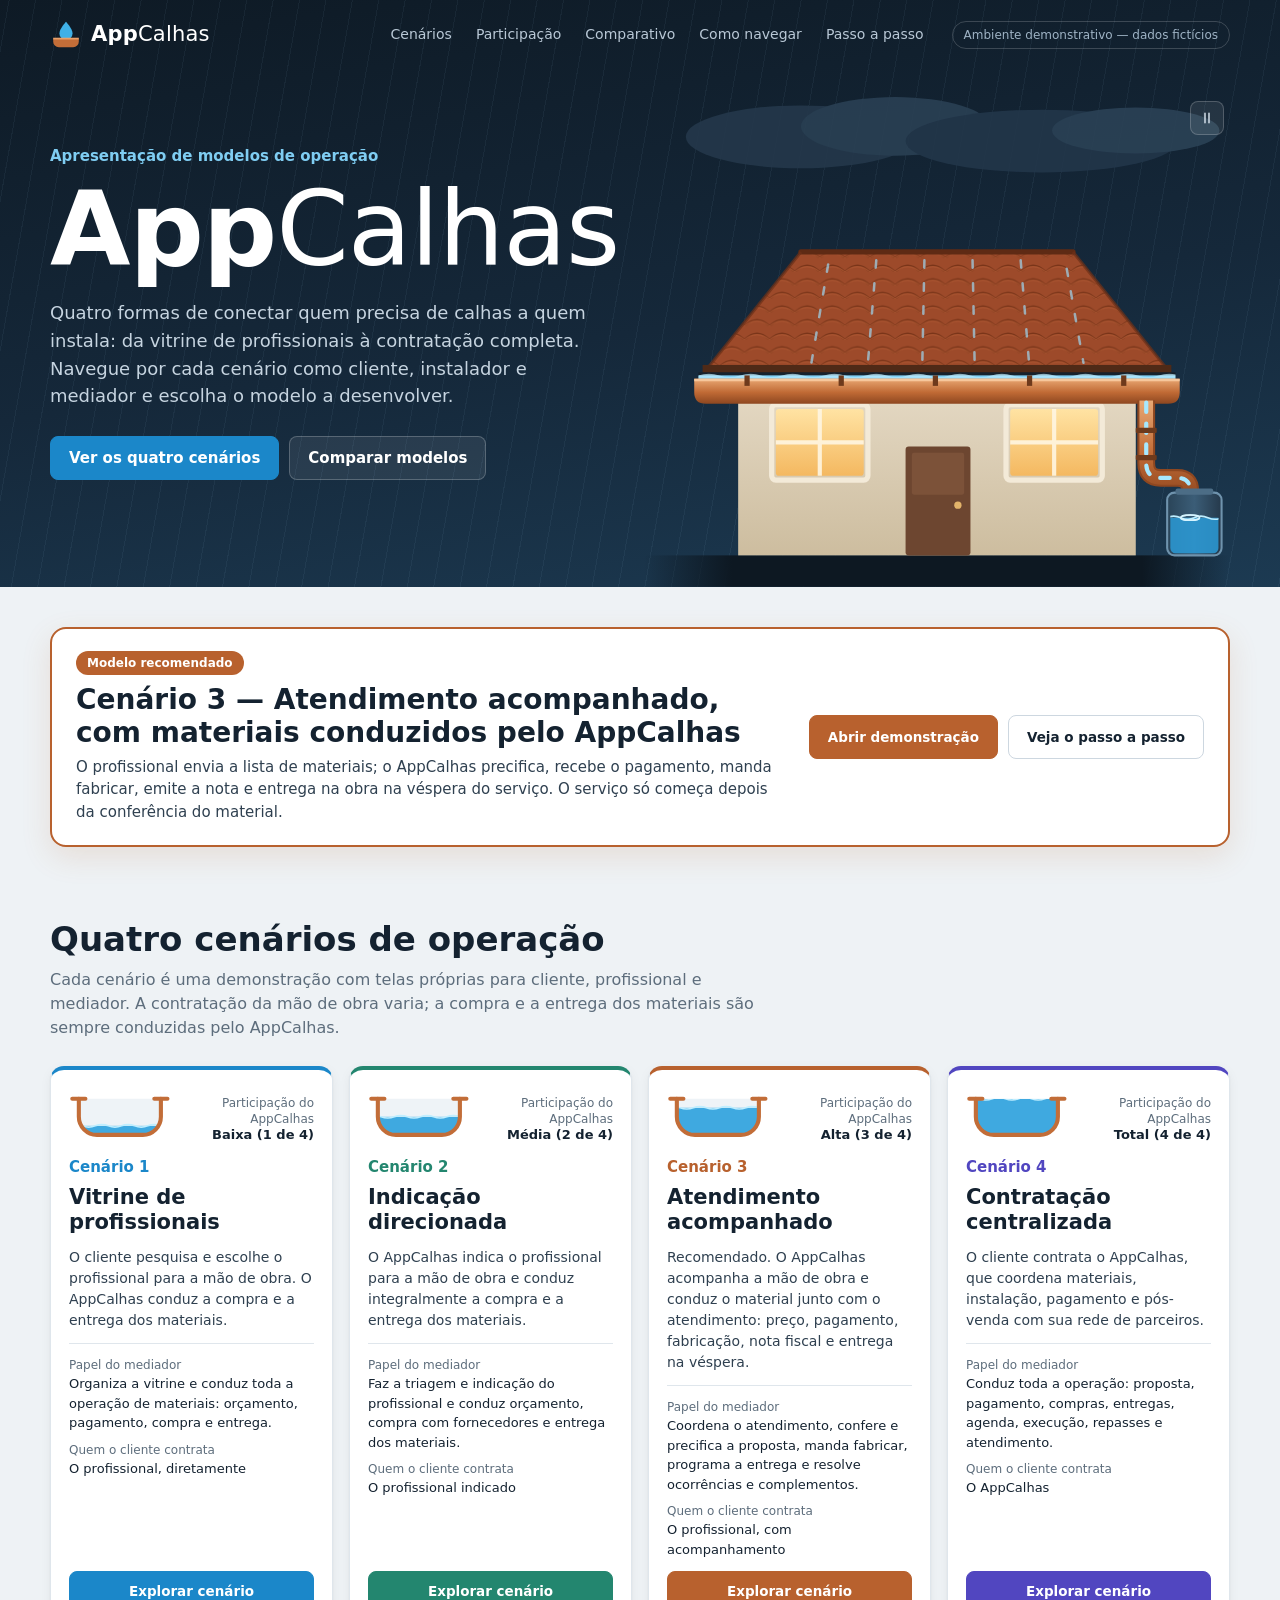
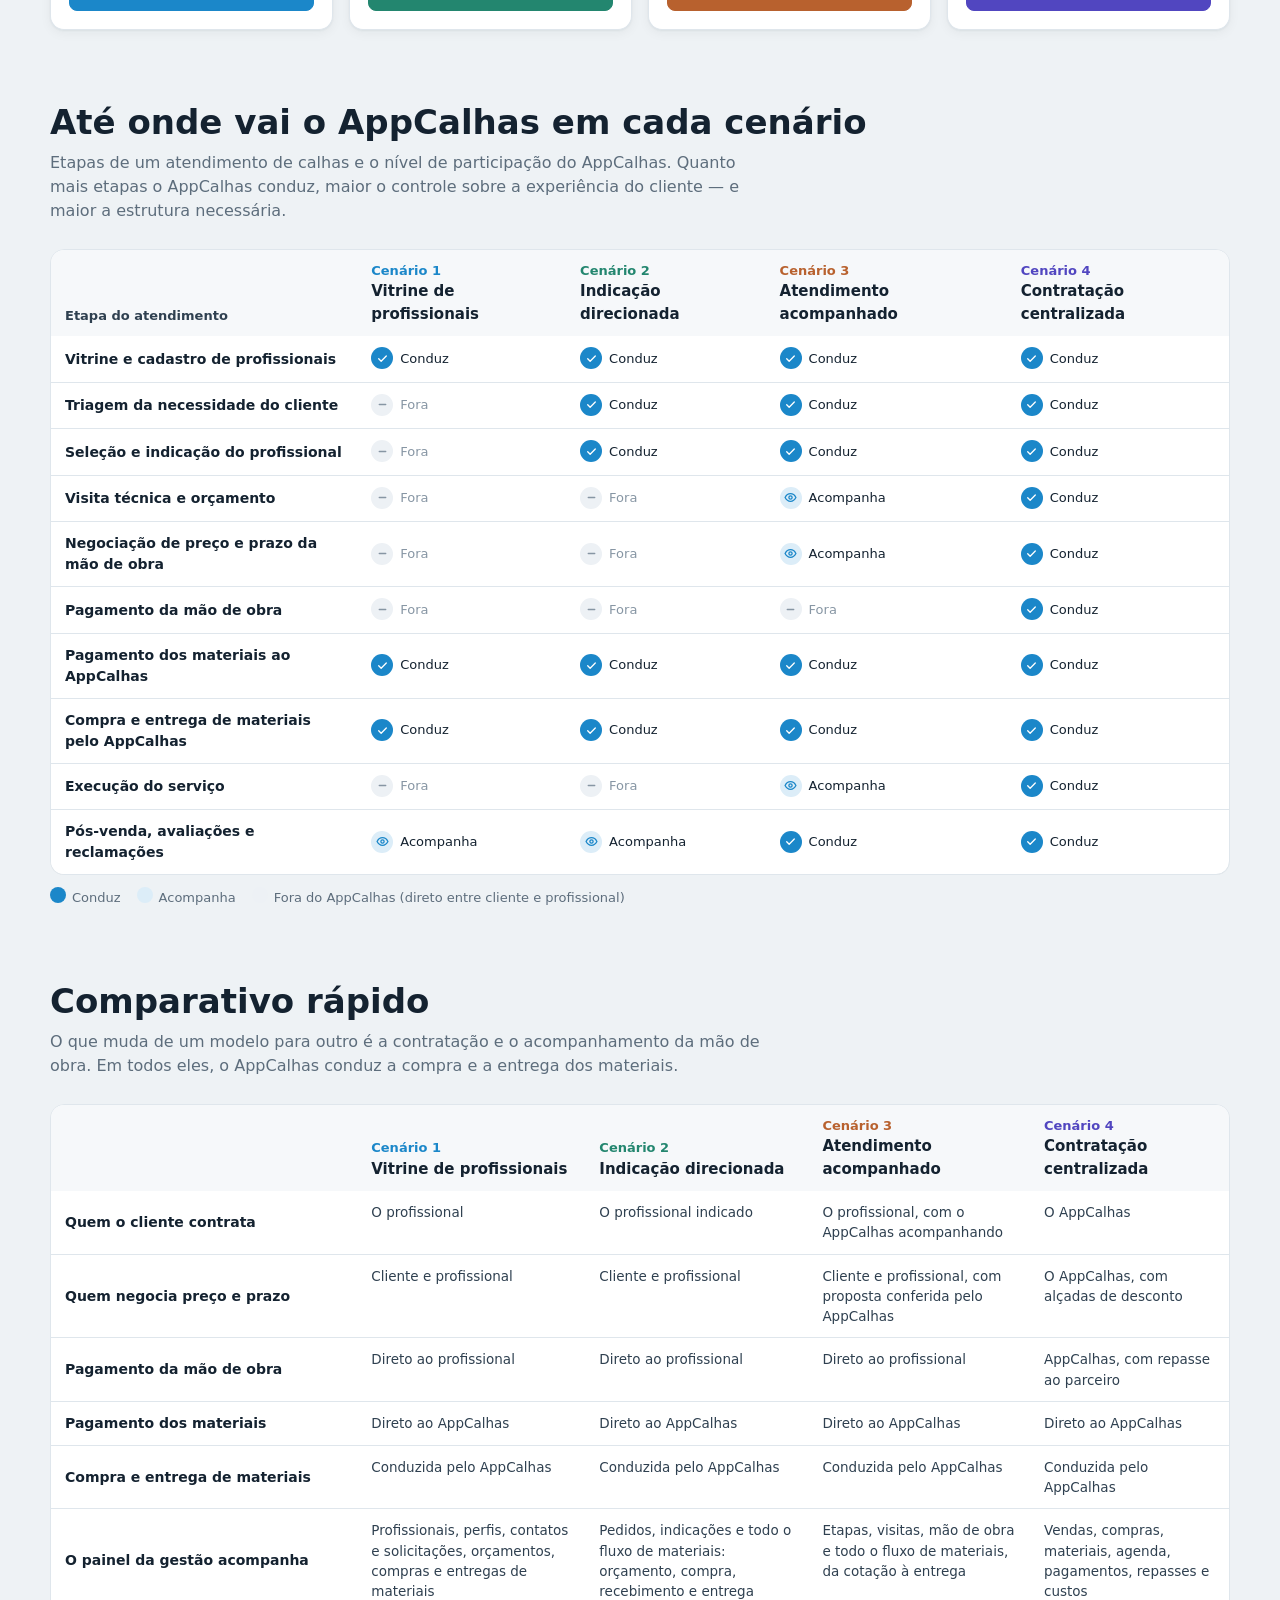
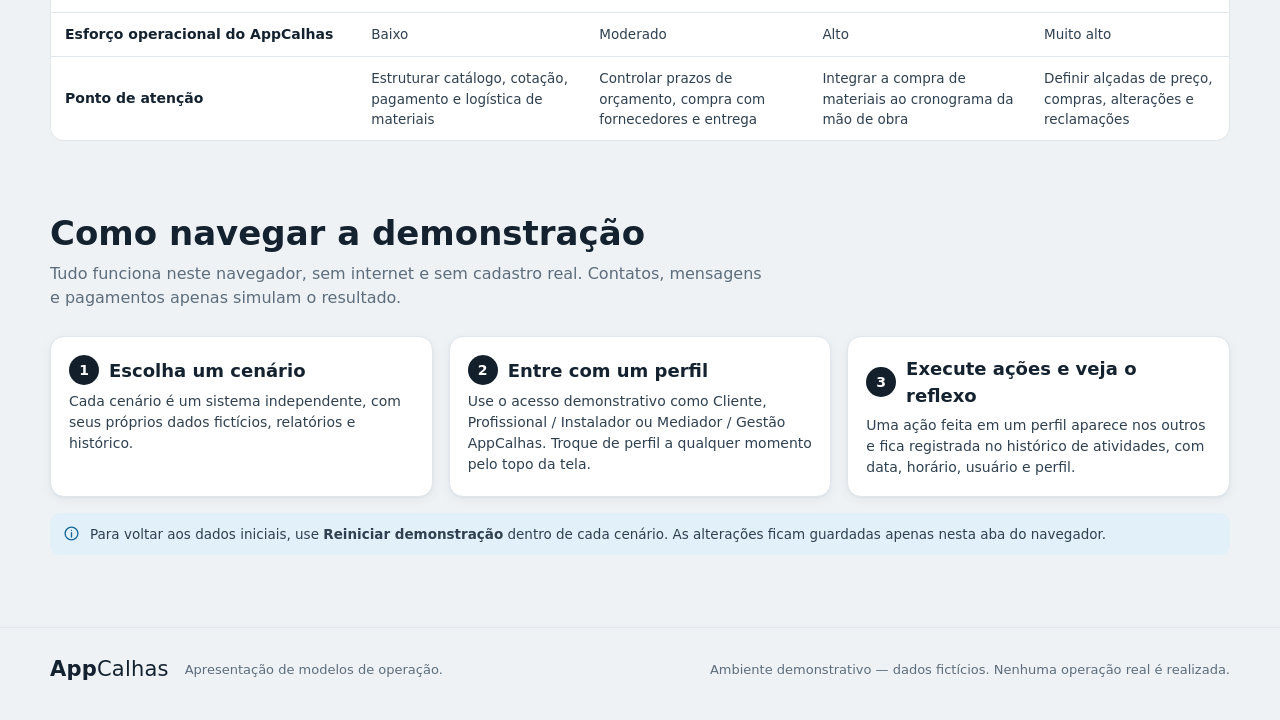
==== commit 8dc690d5: "Cenário 3 alinhado ao passo a passo e modelo "recomendado" - Capa: "Modelo escolhido" passa a "Model" ====
--- a/index.html
+++ b/index.html
@@ -232,11 +232,11 @@
 </header>
 
 <main>
-  <section class="sec" id="escolhido" style="padding-top:40px">
+  <section class="sec" id="recomendado" style="padding-top:40px">
     <div class="wrap">
       <div class="pick">
         <div>
-          <span class="pick-tag">Modelo escolhido</span>
+          <span class="pick-tag">Modelo recomendado</span>
           <h2>Cenário 3 — Atendimento acompanhado, com materiais conduzidos pelo AppCalhas</h2>
           <p>O profissional envia a lista de materiais; o AppCalhas precifica, recebe o pagamento, manda fabricar, emite a nota e entrega na obra na véspera do serviço. O serviço só começa depois da conferência do material.</p>
         </div>
@@ -302,7 +302,7 @@
       d: 'O AppCalhas indica o profissional para a mão de obra e conduz integralmente a compra e a entrega dos materiais.',
       m: 'Faz a triagem e indicação do profissional e conduz orçamento, compra com fornecedores e entrega dos materiais.', k: 'O profissional indicado' },
     { n: 3, t: 'Atendimento acompanhado', f: 'cenario-3.html', c: '#b8612e', lv: 3, nivel: 'Alta',
-      d: 'Escolhido. O AppCalhas acompanha a mão de obra e conduz o material junto com o atendimento: preço, pagamento, fabricação, nota fiscal e entrega na véspera.',
+      d: 'Recomendado. O AppCalhas acompanha a mão de obra e conduz o material junto com o atendimento: preço, pagamento, fabricação, nota fiscal e entrega na véspera.',
       m: 'Coordena o atendimento, confere e precifica a proposta, manda fabricar, programa a entrega e resolve ocorrências e complementos.', k: 'O profissional, com acompanhamento' },
     { n: 4, t: 'Contratação centralizada', f: 'cenario-4.html', c: '#5146c0', lv: 4, nivel: 'Total',
       d: 'O cliente contrata o AppCalhas, que coordena materiais, instalação, pagamento e pós-venda com sua rede de parceiros.',
